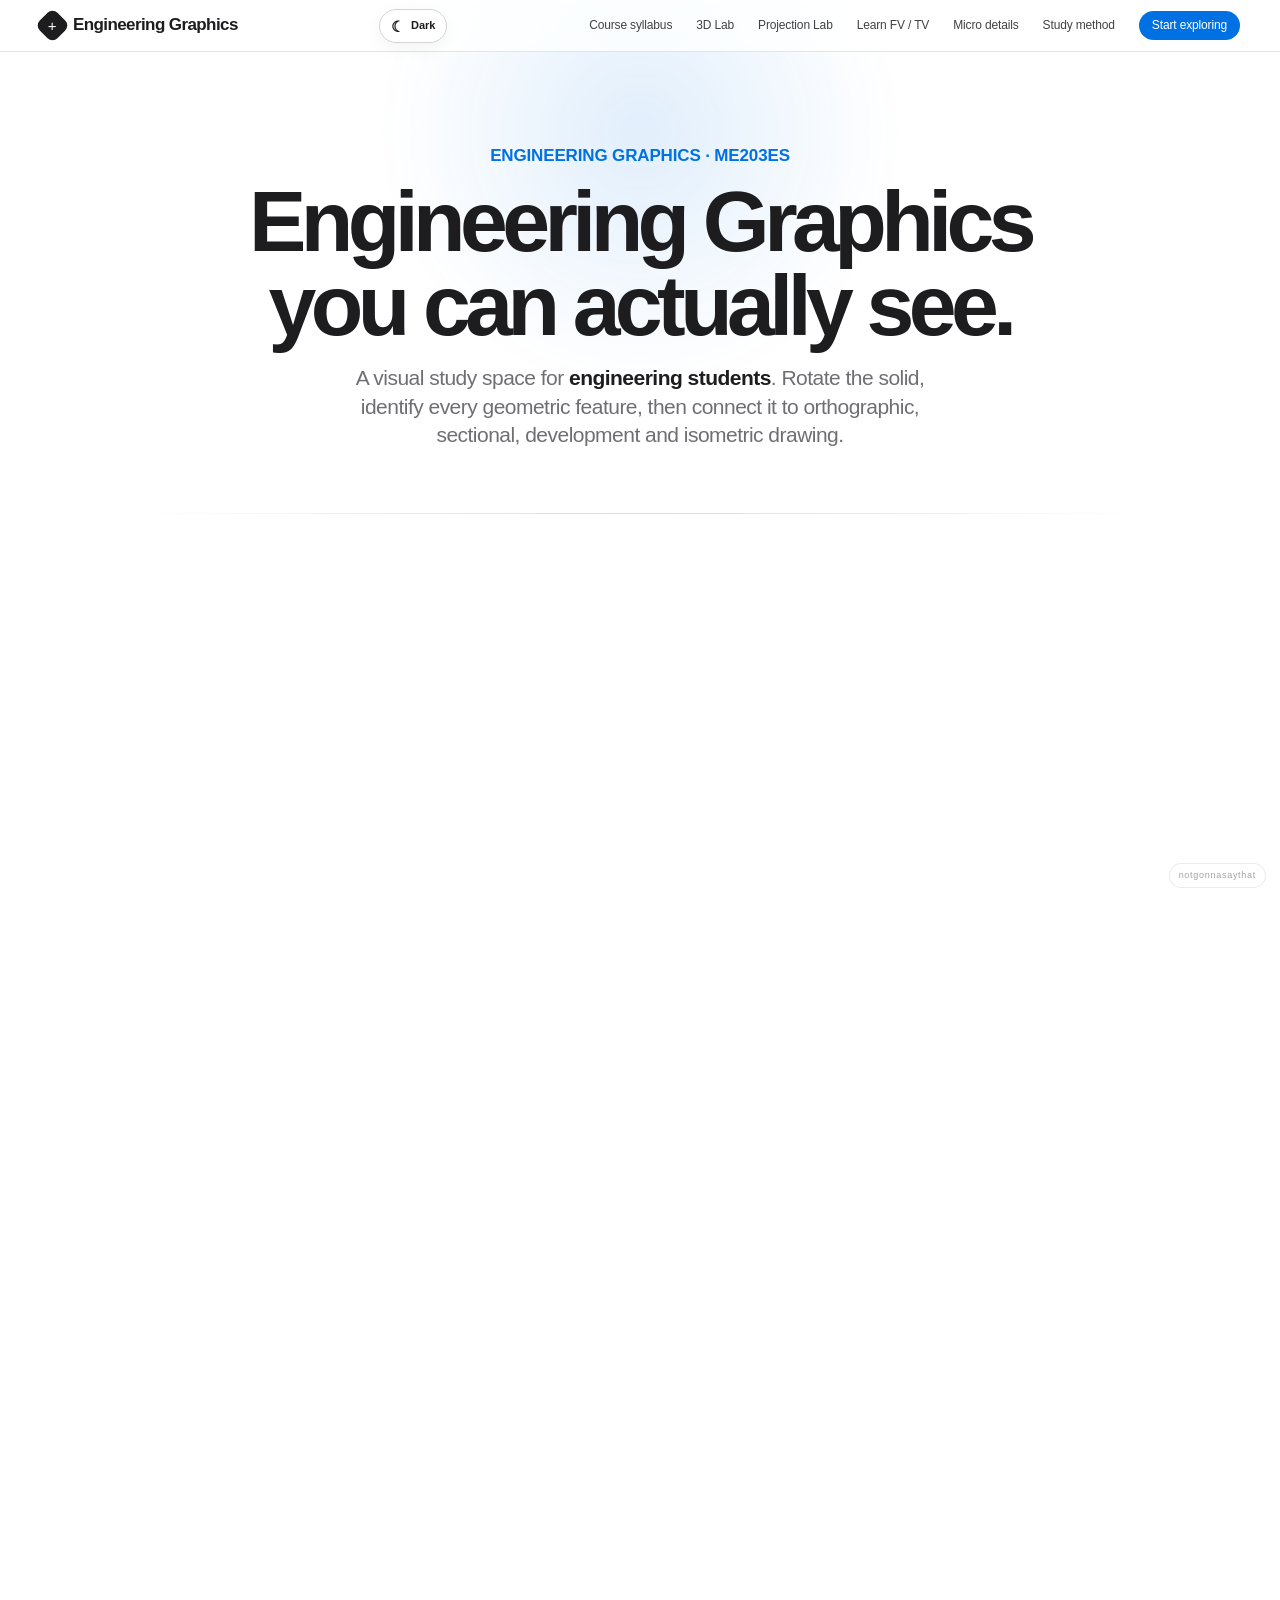
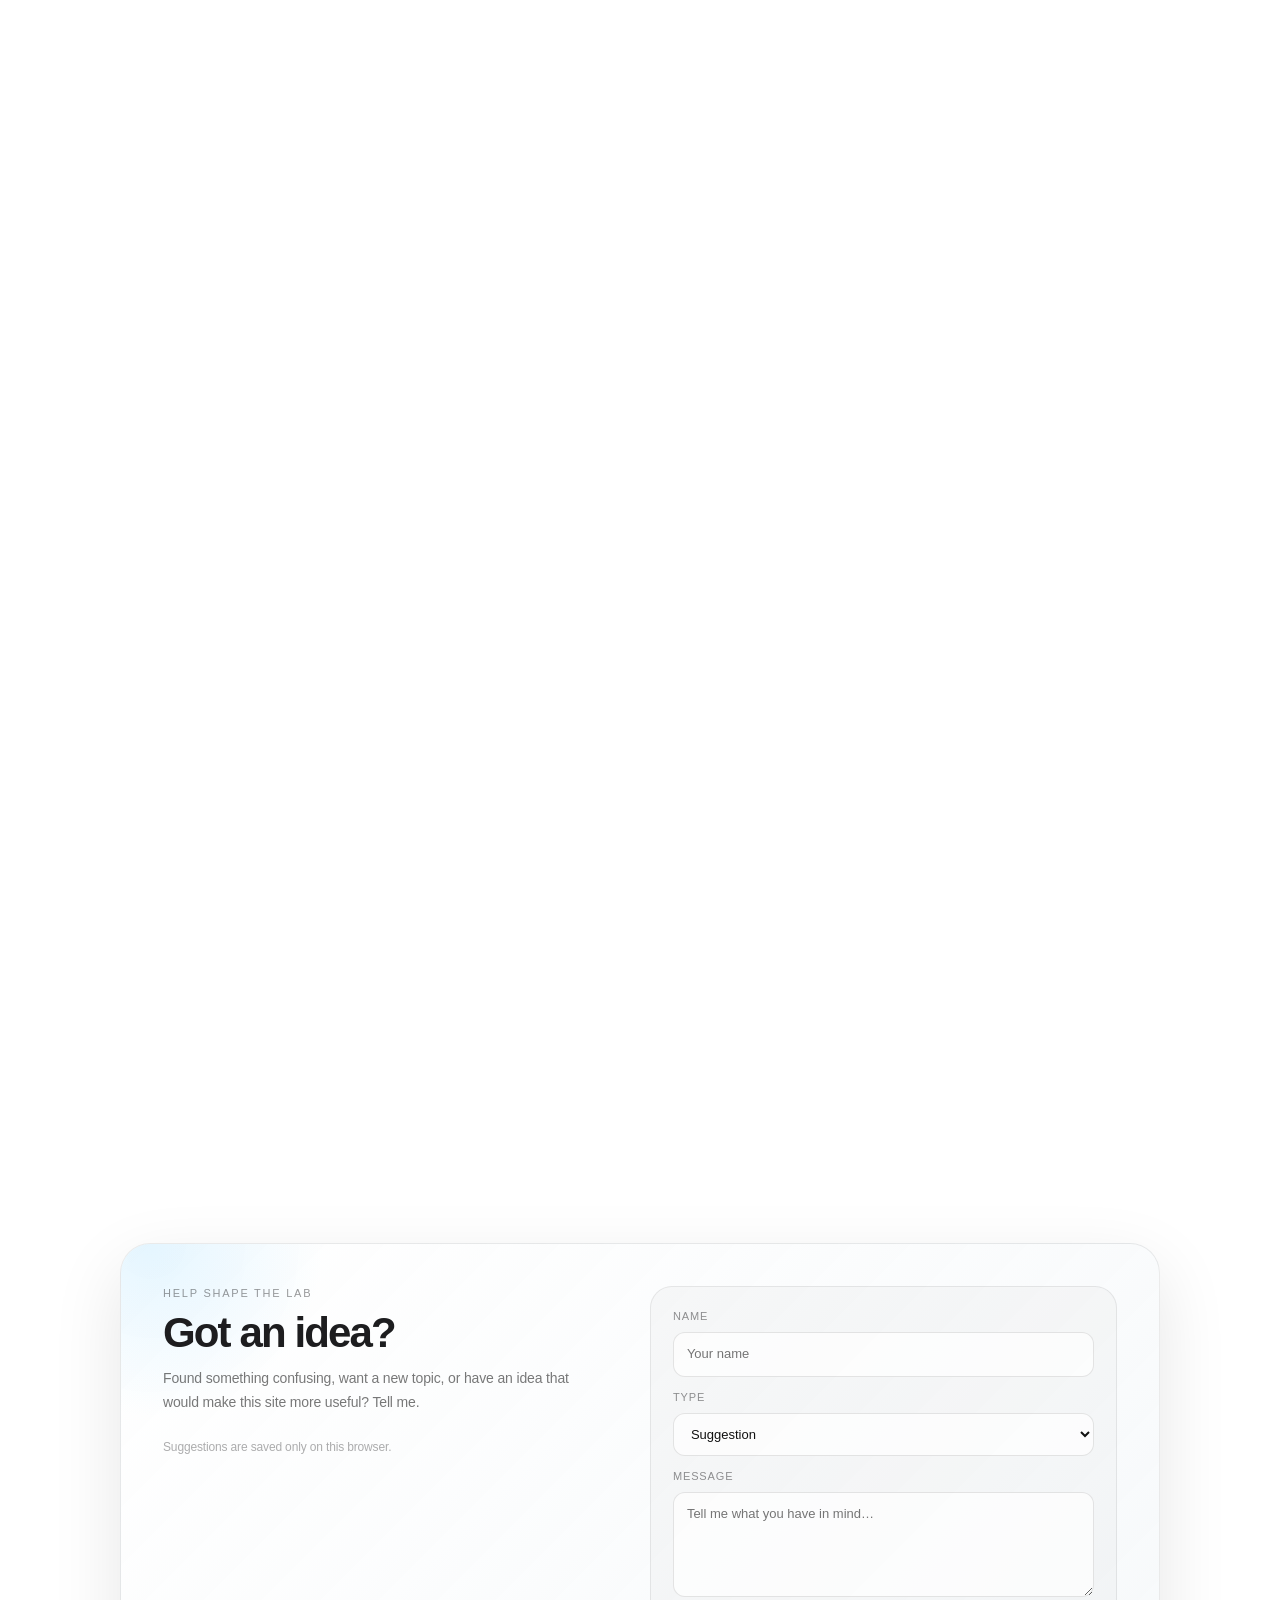
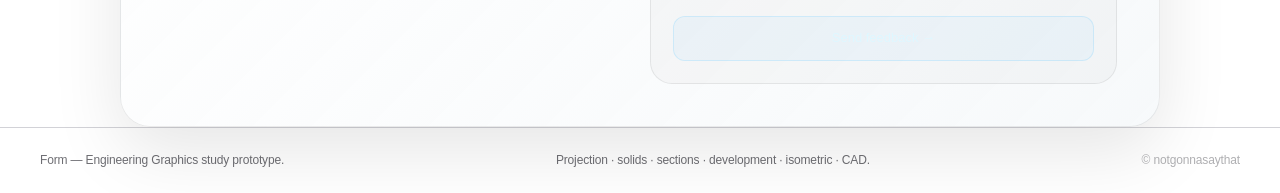
==== index.html @ c8265937 "Add two-column idea and feedback board" ====
<!doctype html>
<html lang="en">
<head>
  <meta charset="utf-8" />
  <meta name="viewport" content="width=device-width, initial-scale=1" />
  <meta name="description" content="Engineering Graphics study tool with interactive 3D solids, orthographic projection, sections, surface development and isometric visualization." />
  <title>Engineering Graphics Learning Lab</title>
  <style>
    :root { --ink:#1d1d1f; --muted:#6e6e73; --blue:#0071e3; --blue-deep:#0062c4; --line:#d2d2d7; --wash:#f5f5f7; --dark:#050506; }
    * { box-sizing:border-box; }
    html { scroll-behavior:smooth; scroll-padding-top:70px; }
    body { margin:0; background:#fff; color:var(--ink); font:15px/1.45 -apple-system, BlinkMacSystemFont, "SF Pro Display", "Segoe UI", sans-serif; letter-spacing:-.01em; }
    a { color:inherit; text-decoration:none; }
    button { font:inherit; cursor:pointer; }
    .shell { width:min(1200px, calc(100% - 44px)); margin:auto; }
    .nav { position:sticky; z-index:20; top:0; height:52px; backdrop-filter:blur(16px) saturate(180%); background:rgba(255,255,255,.78); border-bottom:1px solid rgba(210,210,215,.6); }
    .nav-inner { height:100%; display:flex; justify-content:space-between; align-items:center; }
    .brand { display:flex; align-items:center; gap:8px; font-size:17px; font-weight:650; letter-spacing:-.035em; }
    .brand-mark { display:grid; place-items:center; width:25px; height:25px; border-radius:7px; background:#1d1d1f; color:#fff; font-size:15px; font-weight:500; transform:rotate(45deg); }
    .brand-mark span { transform:rotate(-45deg); }
    .nav-links { display:flex; align-items:center; gap:24px; color:#424245; font-size:12px; }
    .nav-links a:hover { color:var(--blue); }
    .nav-button, .button { display:inline-flex; justify-content:center; align-items:center; border:0; border-radius:980px; color:#fff; background:var(--blue); font-weight:500; }
    .nav-button { padding:6px 13px; font-size:12px; }.nav-button:hover, .button:hover { background:var(--blue-deep); }
    .menu { display:none; border:0; color:var(--ink); background:transparent; font-size:22px; }
    .intro { padding:92px 0 45px; text-align:center; }
    .eyebrow { margin:0 0 10px; color:var(--blue); font-size:17px; font-weight:600; }
    h1 { max-width:850px; margin:0 auto 17px; font-size:clamp(46px, 7vw, 86px); line-height:.98; letter-spacing:-.065em; }
    .intro-copy { max-width:610px; margin:0 auto; color:var(--muted); font-size:21px; line-height:1.35; letter-spacing:-.025em; }
    .intro-copy b { color:var(--ink); font-weight:600; }
    .viewer-section { padding:20px 0 88px; }
    .viewer { position:relative; overflow:hidden; min-height:620px; border-radius:28px; background:var(--dark); color:#fff; box-shadow:0 20px 60px rgba(0,0,0,.18); }
    #scene { display:block; width:100%; height:620px; touch-action:none; cursor:grab; }.dragging #scene { cursor:grabbing; }
    .viewer-top { position:absolute; z-index:2; top:24px; left:26px; right:26px; display:flex; justify-content:space-between; align-items:start; pointer-events:none; }
    .model-badge { pointer-events:auto; padding:8px 12px; border:1px solid rgba(255,255,255,.16); border-radius:980px; background:rgba(14,14,16,.64); backdrop-filter:blur(10px); color:#e8e8ed; font-size:12px; }.model-badge b { color:#fff; font-weight:600; }.model-badge i { display:inline-block; width:6px; height:6px; margin-right:6px; border-radius:50%; background:#4cbdff; vertical-align:1px; }
    .hint { display:flex; align-items:center; gap:7px; color:#a1a1a6; font-size:12px; }.hint svg { width:17px; height:17px; stroke:currentColor; fill:none; stroke-width:1.5; }
    .viewer-caption { position:absolute; z-index:2; left:30px; bottom:26px; width:min(415px, calc(100% - 60px)); pointer-events:none; }.viewer-caption h2 { margin:0 0 7px; font-size:clamp(27px, 3vw, 36px); line-height:1; letter-spacing:-.045em; }.viewer-caption p { margin:0; color:#a1a1a6; font-size:15px; }
    .controls { position:absolute; z-index:3; right:24px; bottom:22px; display:flex; gap:6px; padding:6px; border:1px solid rgba(255,255,255,.14); border-radius:16px; background:rgba(24,24,27,.78); backdrop-filter:blur(12px); }
    .control { min-width:38px; height:36px; padding:0 11px; border:0; border-radius:11px; color:#d7d7db; background:transparent; font-size:12px; }.control:hover { color:#fff; background:rgba(255,255,255,.12); }.control.active { color:#0d3556; background:#9edaff; font-weight:600; }
    .control-icon { padding:0; font-size:18px; }
    .selector-wrap { margin-top:20px; }
    .selector-label { margin:0 0 11px; color:var(--muted); font-size:12px; font-weight:600; }
    .model-selector { display:grid; grid-template-columns:repeat(5, 1fr); gap:10px; }
    .model-card { min-height:84px; padding:16px 17px; border:1px solid var(--line); border-radius:16px; color:#1d1d1f; background:#fff; text-align:left; transition:.2s ease; }.model-card:hover { transform:translateY(-2px); border-color:#a0a0a5; }.model-card.active { border-color:var(--blue); box-shadow:0 0 0 1px var(--blue); }.model-card span { display:block; margin-bottom:5px; color:var(--blue); font-size:11px; font-weight:600; }.model-card b { display:block; font-size:16px; letter-spacing:-.025em; }.model-card small { color:var(--muted); font-size:12px; }
    .learn { padding:92px 0; background:var(--wash); }
    .learn-head { max-width:680px; margin-bottom:40px; }.learn h2 { margin:0 0 11px; font-size:clamp(34px,4vw,52px); line-height:1; letter-spacing:-.055em; }.learn-head p { margin:0; color:var(--muted); font-size:18px; }
    .steps { display:grid; grid-template-columns:repeat(3, 1fr); border-top:1px solid var(--line); }.step { min-height:230px; padding:23px 28px 15px 0; border-right:1px solid var(--line); }.step:not(:first-child) { padding-left:28px; }.step:last-child { border-right:0; }.step-num { display:block; margin-bottom:46px; color:var(--blue); font-size:12px; font-weight:600; }.step h3 { margin:0 0 8px; font-size:22px; letter-spacing:-.04em; }.step p { max-width:270px; margin:0; color:var(--muted); font-size:14px; }
    .explain { display:grid; grid-template-columns:1fr 1fr; gap:70px; align-items:center; padding:95px 0; }.explain h2 { margin:0 0 15px; font-size:clamp(36px,4.5vw,60px); line-height:.98; letter-spacing:-.065em; }.explain p { max-width:440px; color:var(--muted); font-size:18px; line-height:1.45; }.blue { color:var(--blue); }
    .diagram { position:relative; min-height:380px; overflow:hidden; border-radius:24px; background:#eef7ff; }.diagram-grid { position:absolute; inset:0; background-image:linear-gradient(#d5e8f7 1px,transparent 1px),linear-gradient(90deg,#d5e8f7 1px,transparent 1px); background-size:25px 25px; }.axis { position:absolute; background:#6e9cbf; }.axis-x { left:11%; right:11%; top:53%; height:1px; }.axis-y { top:12%; bottom:12%; left:50%; width:1px; }.axis-label { position:absolute; color:#5383a8; font-size:11px; font-weight:600; }.label-x { right:11%; top:55%; }.label-h { top:13%; left:52%; }.label-v { left:11%; top:55%; }
    .mini-solid { position:absolute; left:50%; top:53%; width:124px; height:124px; transform:translate(-50%,-50%) rotateX(57deg) rotateZ(42deg); transform-style:preserve-3d; }.mini-solid div { position:absolute; width:124px; height:124px; border:2px solid #1173bd; background:rgba(90,186,255,.22); }.mini-solid div:nth-child(1) { transform:translateZ(62px); }.mini-solid div:nth-child(2) { transform:rotateY(90deg) translateZ(62px); }.mini-solid div:nth-child(3) { transform:rotateX(90deg) translateZ(62px); }
    .callout { position:absolute; padding:8px 11px; border-radius:9px; background:#fff; color:#24648f; box-shadow:0 8px 18px rgba(39,100,144,.12); font-size:11px; font-weight:600; }.callout-one { top:20%; right:10%; }.callout-two { bottom:19%; left:12%; }
    .cta { padding:93px 0 105px; text-align:center; }.cta h2 { max-width:670px; margin:0 auto 15px; font-size:clamp(38px,5vw,64px); line-height:1; letter-spacing:-.065em; }.cta p { max-width:520px; margin:0 auto 26px; color:var(--muted); font-size:18px; }.button { padding:12px 20px; font-size:17px; }.button span { margin-left:7px; font-size:20px; line-height:0; }
    footer { padding:24px 0; border-top:1px solid var(--line); color:var(--muted); font-size:12px; }.footer-inner { display:flex; justify-content:space-between; gap:20px; }.footer-inner p { margin:0; }
    @media (max-width:1050px) { .model-selector { grid-template-columns:repeat(3,1fr); } }\n    @media (max-width:720px) { .shell { width:min(100% - 30px,1200px); }.nav { height:auto; min-height:58px; }.nav-inner { min-height:58px; height:auto; flex-wrap:wrap; padding:7px 0 8px; row-gap:5px; }.nav-actions { display:flex; align-items:center; }.nav-links { display:grid !important; position:static; width:100%; grid-template-columns:repeat(2,minmax(0,1fr)); gap:6px; padding:5px 0 0; border:0; background:transparent; box-shadow:none; }.nav-links a:not(.nav-button) { display:flex; align-items:center; justify-content:center; min-height:34px; padding:7px 8px; border:1px solid var(--line); border-radius:10px; background:rgba(255,255,255,.72); font-size:11px; }.nav-links .nav-button { grid-column:1 / -1; min-height:36px; }.intro { padding:64px 0 26px; }.intro-copy { font-size:18px; }.viewer-section { padding-bottom:60px; }.viewer { min-height:510px; border-radius:20px; } #scene { height:510px; }.viewer-top { top:17px; left:18px; right:18px; }.hint { font-size:0; }.viewer-caption { left:20px; bottom:82px; width:calc(100% - 40px); }.viewer-caption p { font-size:14px; }.controls { right:18px; bottom:17px; }.model-selector { grid-template-columns:1fr 1fr; }.model-card { min-height:77px; padding:12px 13px; }.model-card b { font-size:14px; }.learn,.explain { padding:65px 0; }.steps { grid-template-columns:1fr; }.step,.step:not(:first-child) { min-height:unset; padding:22px 0; border-right:0; border-bottom:1px solid var(--line); }.step-num { margin-bottom:17px; }.explain { grid-template-columns:1fr; gap:35px; }.diagram { min-height:320px; }.footer-inner { flex-direction:column; }.hide-mobile { display:none; } }

    .syllabus { padding:92px 0; background:#fff; }
    .section-kicker { margin:0 0 10px; color:var(--blue); font-size:12px; font-weight:700; letter-spacing:.04em; text-transform:uppercase; }
    .syllabus-head { max-width:760px; margin-bottom:38px; }
    .syllabus-head h2 { margin:0 0 12px; font-size:clamp(36px,4.5vw,58px); line-height:1; letter-spacing:-.06em; }
    .syllabus-head p { margin:0; color:var(--muted); font-size:18px; }
    .unit-grid { display:grid; grid-template-columns:repeat(5,1fr); border-top:1px solid var(--line); border-left:1px solid var(--line); }
    .unit-card { min-height:285px; padding:20px; border-right:1px solid var(--line); border-bottom:1px solid var(--line); background:#fff; }
    .unit-card.active { background:#f7fbff; box-shadow:inset 0 2px 0 var(--blue); }
    .unit-no { display:block; margin-bottom:34px; color:var(--blue); font-size:11px; font-weight:700; }
    .unit-card h3 { margin:0 0 9px; font-size:18px; letter-spacing:-.03em; }
    .unit-card p { margin:0 0 14px; color:var(--muted); font-size:13px; }
    .unit-card ul { margin:0; padding-left:17px; color:#424245; font-size:12px; line-height:1.7; }
    .jntuh-note { margin-top:18px; padding:14px 16px; border:1px solid var(--line); border-radius:14px; color:var(--muted); background:var(--wash); font-size:12px; }
    .jntuh-note b { color:var(--ink); }
    .model-detail { padding:88px 0; background:#f5f5f7; }
    .detail-head { max-width:720px; margin-bottom:34px; }
    .detail-head h2 { margin:0 0 11px; font-size:clamp(34px,4vw,52px); line-height:1; letter-spacing:-.055em; }
    .detail-head p { margin:0; color:var(--muted); font-size:18px; }
    .detail-layout { display:grid; grid-template-columns:300px 1fr; gap:16px; align-items:start; }
    .detail-tabs { display:grid; gap:8px; }
    .detail-tab { width:100%; padding:14px 16px; border:1px solid var(--line); border-radius:14px; background:#fff; text-align:left; }
    .detail-tab.active { border-color:var(--blue); box-shadow:0 0 0 1px var(--blue); }
    .detail-tab span { display:block; color:var(--blue); font-size:10px; font-weight:700; text-transform:uppercase; margin-bottom:4px; }
    .detail-tab b { font-size:14px; }
    .detail-panel { min-height:420px; padding:30px; border-radius:22px; background:#fff; box-shadow:0 12px 35px rgba(0,0,0,.06); }
    .detail-panel h3 { margin:0 0 8px; font-size:28px; letter-spacing:-.045em; }
    .detail-panel .lead { margin:0 0 22px; color:var(--muted); font-size:15px; max-width:720px; }
    .micro-grid { display:grid; grid-template-columns:repeat(2,1fr); gap:10px; }
    .micro { padding:15px; border:1px solid #e4e4e7; border-radius:13px; background:#fafafa; }
    .micro b { display:block; margin-bottom:5px; font-size:12px; }
    .micro p { margin:0; color:#5d5d63; font-size:12px; line-height:1.55; }
    .exam-strip { margin-top:18px; padding:14px 16px; border-radius:13px; background:#eef7ff; color:#24648f; font-size:12px; }
    .source-row { margin-top:24px; color:var(--muted); font-size:11px; }
    .source-row a { color:var(--blue); text-decoration:underline; }
    @media (max-width:900px) { .unit-grid { grid-template-columns:repeat(2,1fr); } .detail-layout { grid-template-columns:1fr; } .detail-tabs { grid-template-columns:repeat(2,1fr); } }
    @media (max-width:720px) { .syllabus,.model-detail { padding:65px 0; } .unit-grid { grid-template-columns:1fr; } .unit-card { min-height:unset; } .detail-tabs { grid-template-columns:1fr 1fr; } .detail-panel { padding:22px; } .micro-grid { grid-template-columns:1fr; } }

    /* ===== Glossy motion layer ===== */
    :root {
      --glass: rgba(255,255,255,.72);
      --glass-line: rgba(255,255,255,.58);
      --glow: rgba(0,113,227,.18);
      --ease-smooth: cubic-bezier(.22,1,.36,1);
    }
    body { overflow-x:hidden; }
    .nav {
      transition: background .45s var(--ease-smooth), box-shadow .45s var(--ease-smooth), border-color .45s var(--ease-smooth);
    }
    .nav.scrolled {
      background:rgba(255,255,255,.9);
      box-shadow:0 8px 30px rgba(0,0,0,.07);
      border-bottom-color:rgba(210,210,215,.85);
    }
    .brand-mark { transition:transform .65s var(--ease-smooth), box-shadow .45s ease; }
    .brand:hover .brand-mark {
      transform:rotate(405deg) scale(1.08);
      box-shadow:0 8px 22px rgba(0,0,0,.18);
    }
    .intro { position:relative; }
    .intro::before {
      content:"";
      position:absolute;
      width:520px;height:520px;
      left:50%;top:-180px;
      transform:translateX(-50%);
      border-radius:50%;
      background:radial-gradient(circle,rgba(0,113,227,.12),rgba(0,113,227,0) 68%);
      filter:blur(18px);
      pointer-events:none;
      animation:ambientFloat 8s ease-in-out infinite;
    }
    .intro > * { position:relative; z-index:1; }
    .eyebrow { animation:fadeUp .8s var(--ease-smooth) both; }
    .intro h1 { animation:heroReveal 1s var(--ease-smooth) .08s both; }
    .intro-copy { animation:fadeUp .9s var(--ease-smooth) .18s both; }

    .viewer {
      isolation:isolate;
      border:1px solid rgba(255,255,255,.12);
      transition:transform .65s var(--ease-smooth), box-shadow .65s var(--ease-smooth);
    }
    .viewer::after {
      content:"";
      position:absolute;
      inset:0;
      z-index:1;
      pointer-events:none;
      border-radius:inherit;
      background:linear-gradient(115deg,rgba(255,255,255,.12),transparent 23%,transparent 68%,rgba(255,255,255,.055));
      mix-blend-mode:screen;
    }
    .viewer:hover { box-shadow:0 28px 75px rgba(0,0,0,.22); }
    .model-badge, .controls {
      box-shadow:0 12px 35px rgba(0,0,0,.18);
    }
    .control {
      transition:transform .25s var(--ease-smooth),background .25s ease,color .25s ease;
    }
    .control:hover { transform:translateY(-2px); }
    .model-card {
      position:relative;
      overflow:hidden;
      transition:transform .45s var(--ease-smooth),box-shadow .45s var(--ease-smooth),border-color .3s ease;
    }
    .model-card::before {
      content:"";
      position:absolute;
      width:120px;height:120px;
      left:-75px;top:-75px;
      border-radius:50%;
      background:radial-gradient(circle,rgba(0,113,227,.13),transparent 70%);
      transition:transform .65s var(--ease-smooth);
    }
    .model-card:hover::before { transform:translate(70px,70px); }
    .model-card:hover {
      transform:translateY(-5px) scale(1.012);
      box-shadow:0 16px 35px rgba(0,0,0,.08);
    }
    .model-card.active {
      box-shadow:0 12px 30px rgba(0,113,227,.12),0 0 0 1px var(--blue);
    }

    .unit-card {
      position:relative;
      overflow:hidden;
      transition:transform .45s var(--ease-smooth),box-shadow .45s var(--ease-smooth),background .3s ease;
    }
    .unit-card::after {
      content:"";
      position:absolute;
      width:180px;height:180px;
      right:-110px;bottom:-110px;
      border-radius:50%;
      background:radial-gradient(circle,rgba(0,113,227,.1),transparent 68%);
      transition:transform .7s var(--ease-smooth);
      pointer-events:none;
    }
    .unit-card:hover { transform:translateY(-7px); box-shadow:0 18px 42px rgba(0,0,0,.08); z-index:2; }
    .unit-card:hover::after { transform:translate(-45px,-45px); }

    .detail-tab {
      transition:transform .35s var(--ease-smooth),box-shadow .35s var(--ease-smooth),border-color .3s ease;
    }
    .detail-tab:hover { transform:translateX(5px); box-shadow:0 10px 25px rgba(0,0,0,.06); }
    .detail-tab.active { box-shadow:0 10px 30px rgba(0,113,227,.1),0 0 0 1px var(--blue); }

    .detail-panel {
      position:relative;
      overflow:hidden;
      transition:box-shadow .5s var(--ease-smooth),transform .5s var(--ease-smooth);
    }
    .detail-panel::before {
      content:"";
      position:absolute;
      width:300px;height:300px;
      right:-150px;top:-150px;
      border-radius:50%;
      background:radial-gradient(circle,rgba(0,113,227,.08),transparent 68%);
      pointer-events:none;
    }
    .micro {
      transition:transform .35s var(--ease-smooth),border-color .3s ease,box-shadow .35s ease;
    }
    .micro:hover {
      transform:translateY(-4px);
      border-color:#c8ddea;
      box-shadow:0 10px 25px rgba(0,0,0,.055);
    }

    .diagram {
      box-shadow:0 20px 50px rgba(30,90,130,.08);
      transition:transform .7s var(--ease-smooth),box-shadow .7s var(--ease-smooth);
    }
    .diagram:hover {
      transform:perspective(900px) rotateX(2deg) rotateY(-2deg) translateY(-4px);
      box-shadow:0 28px 60px rgba(30,90,130,.13);
    }
    .mini-solid { animation:solidFloat 6s ease-in-out infinite; }

    .button {
      position:relative;
      overflow:hidden;
      box-shadow:0 10px 25px rgba(0,113,227,.2);
      transition:transform .35s var(--ease-smooth),box-shadow .35s ease,background .25s ease;
    }
    .button::before {
      content:"";
      position:absolute;
      top:0;left:-120%;
      width:70%;height:100%;
      transform:skewX(-22deg);
      background:linear-gradient(90deg,transparent,rgba(255,255,255,.4),transparent);
      transition:left .7s var(--ease-smooth);
    }
    .button:hover { transform:translateY(-3px); box-shadow:0 16px 35px rgba(0,113,227,.28); }
    .button:hover::before { left:150%; }

    .cta { position:relative; overflow:hidden; }
    .cta::before {
      content:"";
      position:absolute;
      width:560px;height:260px;
      left:50%;top:35%;
      transform:translate(-50%,-50%);
      background:radial-gradient(ellipse,rgba(0,113,227,.08),transparent 68%);
      filter:blur(12px);
      pointer-events:none;
    }
    .cta > * { position:relative; }

    /* Scroll reveal states */
    .reveal {
      opacity:0;
      transform:translateY(34px) scale(.985);
      transition:opacity .9s var(--ease-smooth),transform .9s var(--ease-smooth);
    }
    .reveal.visible { opacity:1; transform:none; }
    .reveal.delay-1 { transition-delay:.08s; }
    .reveal.delay-2 { transition-delay:.16s; }
    .reveal.delay-3 { transition-delay:.24s; }

    @keyframes fadeUp { from {opacity:0;transform:translateY(22px)} to {opacity:1;transform:none} }
    @keyframes heroReveal { from {opacity:0;transform:translateY(35px) scale(.97);filter:blur(8px)} to {opacity:1;transform:none;filter:blur(0)} }
    @keyframes ambientFloat { 0%,100%{transform:translateX(-50%) translateY(0) scale(1)} 50%{transform:translateX(-50%) translateY(28px) scale(1.08)} }
    @keyframes solidFloat { 0%,100%{transform:translate(-50%,-50%) rotateX(57deg) rotateZ(42deg)} 50%{transform:translate(-50%,-55%) rotateX(60deg) rotateZ(45deg)} }

    @media (prefers-reduced-motion:reduce) {
      *,*::before,*::after {
        animation-duration:.001ms !important;
        animation-iteration-count:1 !important;
        scroll-behavior:auto !important;
        transition-duration:.001ms !important;
      }
      .reveal { opacity:1; transform:none; }
    }

    /* ===== Projection Lab ===== */
    .projection-lab { padding:100px 0; background:#08090b; color:#fff; overflow:hidden; position:relative; }
    .projection-lab::before {
      content:""; position:absolute; width:760px; height:760px; left:50%; top:20%;
      transform:translateX(-50%); border-radius:50%;
      background:radial-gradient(circle,rgba(55,165,255,.12),transparent 65%);
      filter:blur(30px); pointer-events:none;
    }
    .projection-lab .shell { position:relative; z-index:1; }
    .projection-head { max-width:760px; margin-bottom:38px; }
    .projection-head .section-kicker { color:#72c8ff; }
    .projection-head h2 { margin:0 0 13px; font-size:clamp(38px,5vw,68px); line-height:.98; letter-spacing:-.065em; }
    .projection-head p { margin:0; color:#9c9da4; font-size:18px; max-width:650px; }
    .observer{position:absolute;z-index:6;display:flex;align-items:center;gap:7px;color:#dcefff;font-size:10px;font-weight:700;letter-spacing:.06em;text-transform:uppercase;pointer-events:none;filter:drop-shadow(0 4px 10px rgba(0,0,0,.28))}
    .observer svg{width:24px;height:24px;flex:none;stroke:currentColor;fill:none;stroke-width:1.7}
    .observer .observer-arrow{font-size:18px;line-height:1}
    .observer-front{left:2.5%;top:46%;transform:translateY(-50%)}
    .observer-top{left:50%;top:1.5%;transform:translateX(-50%);flex-direction:column;gap:2px}
    .observer-top .observer-arrow{transform:rotate(90deg)}
    body.dark .observer{color:#d9efff}
    @media(max-width:720px){
      .observer{font-size:8px;gap:4px}
      .observer svg{width:20px;height:20px}
      .observer-front{left:1.5%}
      .observer-top{top:1%}
    }
    .projection-stage {
      position:relative; min-height:590px; border-radius:30px; overflow:hidden;
      perspective:1200px; transform-style:preserve-3d;
      border:1px solid rgba(255,255,255,.12);
      background:radial-gradient(circle at 50% 35%,#1b2028 0,#0b0d10 54%,#050506 100%);
      box-shadow:0 30px 100px rgba(0,0,0,.38),inset 0 1px rgba(255,255,255,.08);
    }
    .projection-stage::after {
      content:""; position:absolute; inset:0; pointer-events:none;
      background:linear-gradient(120deg,rgba(255,255,255,.06),transparent 25%,transparent 75%,rgba(255,255,255,.025));
    }
    .plane {
      position:absolute; border:1px solid rgba(117,199,255,.3);
      background:linear-gradient(135deg,rgba(73,174,255,.07),rgba(73,174,255,.015));
      box-shadow:inset 0 0 45px rgba(73,174,255,.025);
    }
    .plane.hp { left:6%; right:6%; top:50%; height:1px; border:0; background:linear-gradient(90deg,transparent,rgba(114,200,255,.8),transparent); }
    .plane.vp { top:8%; bottom:8%; left:50%; width:1px; border:0; background:linear-gradient(180deg,transparent,rgba(114,200,255,.8),transparent); }
    .plane-label { position:absolute; color:#5e7486; font-size:11px; font-weight:700; letter-spacing:.08em; text-transform:uppercase; }
    .plane-label.xy { left:51%; top:51%; color:#78caff; }
    .plane-label.hp { right:7%; top:52%; }
    .plane-label.vp { left:51%; top:9%; writing-mode:vertical-rl; }
    .quadrant {
      position:absolute; width:42%; min-height:42%; padding:18px;
      color:rgba(255,255,255,.34); font-size:12px; font-weight:600;
      transition:color .45s ease,background .45s ease;
    }
    .quadrant strong { display:block; color:inherit; font-size:14px; margin-bottom:3px; }
    .quadrant.active { color:#dff4ff; background:radial-gradient(circle at center,rgba(61,177,255,.11),transparent 68%); }
    /* Teacher convention: Q1 top-right, Q2 top-left, Q3 bottom-left, Q4 bottom-right. */
    .q1 { right:6%; top:7%; }
    .q2 { left:6%; top:7%; text-align:right; }
    .q3 { left:6%; bottom:7%; text-align:right; }
    .q4 { right:6%; bottom:7%; }
    .point {
      position:absolute; width:18px; height:18px; margin:-9px 0 0 -9px; border-radius:50%;
      background:#fff; box-shadow:0 0 0 5px rgba(95,194,255,.16),0 0 28px rgba(92,197,255,.9);
      transition:left .75s var(--ease-smooth),top .75s var(--ease-smooth),box-shadow .35s ease;
      z-index:5; cursor:grab;
    }
    .point:active { cursor:grabbing; }
    .point::after {
      content:""; position:absolute; inset:-10px; border:1px solid rgba(112,205,255,.22);
      border-radius:50%; animation:pointPulse 2.2s ease-out infinite;
    }
    .projector {
      position:absolute; z-index:3; pointer-events:none;
      transition:left .75s var(--ease-smooth),top .75s var(--ease-smooth),width .75s var(--ease-smooth),height .75s var(--ease-smooth);
    }
    .projector.vertical { width:1px; background:linear-gradient(180deg,rgba(255,255,255,.55),rgba(114,200,255,.15)); }
    .projector.horizontal { height:1px; background:linear-gradient(90deg,rgba(255,255,255,.55),rgba(114,200,255,.15)); }
    .view-marker {
      position:absolute; z-index:4; min-width:82px; padding:7px 9px; border:1px solid rgba(255,255,255,.14);
      border-radius:9px; background:rgba(11,13,16,.8); backdrop-filter:blur(10px);
      color:#cfeeff; font-size:10px; text-align:center; opacity:0; transform:scale(.9);
      transition:opacity .5s ease,transform .5s var(--ease-smooth),left .75s var(--ease-smooth),top .75s var(--ease-smooth);
    }
    .view-marker.visible { opacity:1; transform:scale(1); }
    .lab-ui { display:grid; grid-template-columns:1fr auto; gap:15px; margin-top:15px; align-items:center; }
    .quadrant-buttons { display:flex; flex-wrap:wrap; gap:7px; }
    .q-btn, .tour-btn {
      border:1px solid rgba(255,255,255,.13); border-radius:999px; padding:9px 13px;
      color:#aeb1b8; background:rgba(255,255,255,.045); transition:.3s var(--ease-smooth);
    }
    .q-btn:hover,.tour-btn:hover { color:#fff; background:rgba(255,255,255,.1); transform:translateY(-2px); }
    .q-btn.active { color:#06131c; background:#a8e0ff; border-color:#a8e0ff; box-shadow:0 7px 22px rgba(77,187,255,.22); }
    .tour-btn { color:#dcefff; }
    .projection-info {
      margin-top:15px; display:grid; grid-template-columns:1.15fr repeat(3,1fr); gap:9px;
    }
    .projection-info-card {
      padding:15px; border:1px solid rgba(255,255,255,.1); border-radius:15px;
      background:rgba(255,255,255,.035); backdrop-filter:blur(12px);
    }
    .projection-info-card span { display:block; color:#6f8290; font-size:10px; text-transform:uppercase; letter-spacing:.08em; margin-bottom:6px; }
    .projection-info-card b { display:block; color:#eaf7ff; font-size:14px; }
    .projection-info-card p { margin:4px 0 0; color:#8f969d; font-size:11px; line-height:1.45; }
    .challenge {
      margin-top:35px; padding:28px; border-radius:23px; border:1px solid rgba(255,255,255,.1);
      background:linear-gradient(145deg,rgba(255,255,255,.06),rgba(255,255,255,.025));
    }
    .challenge h3 { margin:0 0 6px; font-size:25px; letter-spacing:-.04em; }
    .challenge p { margin:0 0 17px; color:#979ba2; font-size:14px; }
    .challenge-options { display:grid; grid-template-columns:repeat(4,1fr); gap:9px; }
    .challenge-option {
      border:1px solid rgba(255,255,255,.1); border-radius:13px; padding:12px;
      background:rgba(255,255,255,.035); color:#c5c9ce; text-align:left; transition:.3s var(--ease-smooth);
    }
    .challenge-option:hover { transform:translateY(-3px); background:rgba(255,255,255,.08); }
    .challenge-option.correct { border-color:#70d6a2; background:rgba(55,205,135,.1); color:#baf7d7; }
    .challenge-option.wrong { border-color:#ff8f8f; background:rgba(255,90,90,.08); color:#ffc4c4; }
    .challenge-feedback { margin-top:12px; min-height:20px; color:#91a0aa; font-size:12px; }
    @keyframes pointPulse { 0%{transform:scale(.7);opacity:.8} 75%,100%{transform:scale(1.65);opacity:0} }
    @media (max-width:900px) {
      .projection-info { grid-template-columns:1fr 1fr; }
      .challenge-options { grid-template-columns:1fr 1fr; }
    }
    @media (max-width:720px) {
      .projection-lab { padding:70px 0; }
      .projection-stage { min-height:470px; border-radius:21px; }
      .quadrant { font-size:9px; padding:11px; }
      .quadrant strong { font-size:11px; }
      .plane-label { font-size:8px; }
      .lab-ui { grid-template-columns:1fr; }
      .projection-info { grid-template-columns:1fr 1fr; }
      .challenge { padding:20px; }
      .challenge-options { grid-template-columns:1fr 1fr; }
    }

    /* ===== Learn the projection: 3D -> planes -> folded drawing ===== */
    .projection-explainer { padding:100px 0; background:#f5f5f7; }
    .projection-explainer-head { max-width:760px; margin-bottom:38px; }
    .projection-explainer-head h2 { margin:0 0 12px; font-size:clamp(38px,5vw,64px); line-height:.98; letter-spacing:-.065em; }
    .projection-explainer-head p { margin:0; color:var(--muted); font-size:18px; }
    .learning-steps { display:grid; grid-template-columns:repeat(4,1fr); gap:9px; margin-bottom:18px; }
    .learning-step {
      border:1px solid var(--line); border-radius:15px; padding:15px 16px; background:#fff;
      text-align:left; transition:.35s var(--ease-smooth); cursor:pointer;
    }
    .learning-step:hover { transform:translateY(-3px); box-shadow:0 12px 28px rgba(0,0,0,.06); }
    .learning-step.active { border-color:var(--blue); box-shadow:0 8px 28px rgba(0,113,227,.11),0 0 0 1px var(--blue); }
    .learning-step span { display:block; color:var(--blue); font-size:10px; font-weight:700; margin-bottom:5px; }
    .learning-step b { display:block; font-size:14px; }
    .learning-step small { display:block; margin-top:3px; color:var(--muted); font-size:11px; }
    .fold-stage {
      position:relative; min-height:570px; border-radius:28px; overflow:hidden;
      background:#0b0d10; color:#fff; border:1px solid rgba(0,0,0,.08);
      box-shadow:0 25px 70px rgba(0,0,0,.15);
    }
    .fold-copy {
      position:absolute; z-index:8; left:25px; top:24px; max-width:330px;
      padding:15px 17px; border:1px solid rgba(255,255,255,.13); border-radius:16px;
      background:rgba(10,12,15,.72); backdrop-filter:blur(14px);
    }
    /* Keep the projection diagram unobstructed on every screen size. */
    .fold-copy{display:none !important;}
    .fold-copy .mini-label { color:#70c8ff; font-size:10px; font-weight:700; letter-spacing:.08em; text-transform:uppercase; }
    .fold-copy h3 { margin:4px 0 5px; font-size:23px; letter-spacing:-.04em; }
    .fold-copy p { margin:0; color:#9ea4aa; font-size:12px; line-height:1.5; }
    .fold-stage-inner {
      position:absolute; inset:0; perspective:1200px; transform-style:preserve-3d;
    }
    .vp-plane, .hp-plane {
      position:absolute; transform-style:preserve-3d; transform-origin:50% 50%;
      transition:transform 1.05s var(--ease-smooth), left .7s var(--ease-smooth), top .7s var(--ease-smooth), width .7s var(--ease-smooth), height .7s var(--ease-smooth);
      overflow:hidden;
    }
    .vp-plane {
      left:14%; top:15%; width:72%; height:34%;
      border:1px solid rgba(105,195,255,.42);
      background:linear-gradient(145deg,rgba(54,153,220,.13),rgba(54,153,220,.025));
      transform:rotateX(0deg) rotateY(0deg);
    }
    .hp-plane {
      left:14%; top:50%; width:72%; height:34%;
      border:1px solid rgba(90,215,166,.35);
      background:linear-gradient(145deg,rgba(48,190,139,.10),rgba(48,190,139,.025));
      transform-origin:50% 0%;
      transform:rotateX(0deg);
    }
    .fold-stage.folded .hp-plane { transform:rotateX(76deg); }
    .plane-name {
      position:absolute; left:15px; top:12px; color:rgba(255,255,255,.48);
      font-size:10px; font-weight:700; letter-spacing:.1em; text-transform:uppercase;
    }
    .xy-line {
      position:absolute; z-index:4; left:14%; right:14%; top:50%; height:1px;
      background:linear-gradient(90deg,transparent,#d8f2ff 12%,#d8f2ff 88%,transparent);
      box-shadow:0 0 12px rgba(150,220,255,.35);
      transition:top .7s var(--ease-smooth);
    }
    .xy-tag {
      position:absolute; z-index:5; left:50%; top:50%; transform:translate(8px,7px);
      color:#cdeeff; font-size:10px; font-weight:700;
    }
    .point3d {
      position:absolute; z-index:7; left:47%; top:30%; width:20px; height:20px;
      margin:-10px 0 0 -10px; border-radius:50%; background:#fff;
      box-shadow:0 0 0 7px rgba(106,203,255,.13),0 0 30px rgba(100,205,255,.9);
      transition:left .9s var(--ease-smooth),top .9s var(--ease-smooth),opacity .5s ease;
    }
    .point3d-label {
      position:absolute; z-index:7; left:49%; top:25%; color:#e8f7ff; font-size:12px; font-weight:700;
      transition:left .9s var(--ease-smooth),top .9s var(--ease-smooth),opacity .5s ease;
    }
    .project-line {
      position:absolute; z-index:6; pointer-events:none; background:rgba(220,245,255,.48);
      transition:left .8s var(--ease-smooth),top .8s var(--ease-smooth),width .8s var(--ease-smooth),height .8s var(--ease-smooth),opacity .5s ease;
    }
    .project-line.v { width:1px; }
    .project-line.h { height:1px; }
    .view-dot {
      position:absolute; z-index:7; width:12px; height:12px; margin:-6px 0 0 -6px; border-radius:50%;
      transition:left .9s var(--ease-smooth),top .9s var(--ease-smooth),opacity .5s ease;
    }
    .view-dot.fv { background:#72caff; box-shadow:0 0 18px rgba(114,202,255,.8); }
    .view-dot.tv { background:#6fe0ae; box-shadow:0 0 18px rgba(111,224,174,.75); }
    .view-label {
      position:absolute; z-index:8; padding:7px 9px; border-radius:9px;
      background:rgba(9,12,15,.8); border:1px solid rgba(255,255,255,.13);
      backdrop-filter:blur(9px); font-size:10px; color:#ccefff;
      transition:left .9s var(--ease-smooth),top .9s var(--ease-smooth),opacity .5s ease;
    }
    .view-label.tv { color:#bff5dc; }
    .fold-legend {
      position:absolute; z-index:9; right:22px; bottom:20px; display:flex; gap:8px; flex-wrap:wrap;
    }
    .legend-chip { padding:7px 9px; border:1px solid rgba(255,255,255,.12); border-radius:999px; background:rgba(255,255,255,.045); color:#aeb5bb; font-size:10px; }
    .legend-chip b { color:#fff; }
    .fold-controls { display:flex; gap:8px; margin-top:14px; flex-wrap:wrap; }
    .fold-btn {
      padding:10px 15px; border:1px solid var(--line); border-radius:999px; background:#fff;
      color:#35363a; transition:.3s var(--ease-smooth);
    }
    .fold-btn:hover { transform:translateY(-2px); box-shadow:0 10px 22px rgba(0,0,0,.07); }
    .fold-btn.primary { background:var(--blue); color:#fff; border-color:var(--blue); }
    .easy-rule {
      margin-top:18px; display:grid; grid-template-columns:repeat(3,1fr); gap:9px;
    }
    .easy-card {
      padding:17px; border-radius:16px; background:#fff; border:1px solid var(--line);
    }
    .easy-card span { display:block; color:var(--blue); font-size:10px; font-weight:700; margin-bottom:6px; }
    .easy-card b { display:block; margin-bottom:4px; font-size:14px; }
    .easy-card p { margin:0; color:var(--muted); font-size:12px; line-height:1.5; }
    @media(max-width:900px){ .learning-steps{grid-template-columns:1fr 1fr}.easy-rule{grid-template-columns:1fr 1fr} }
    @media(max-width:720px){
      .projection-explainer{padding:70px 0}.fold-stage{min-height:520px;border-radius:21px}
      .fold-copy{left:16px;top:16px;max-width:270px}.fold-copy h3{font-size:19px}
      .fold-legend{left:16px;right:16px;bottom:16px}.easy-rule{grid-template-columns:1fr}
    }
  /* ===== 60FPS MOTION LAYER ===== */
html { scroll-behavior:smooth; }
body { text-rendering:optimizeLegibility; -webkit-font-smoothing:antialiased; }
.nav, .viewer, .model-card, .unit-card, .detail-tab, .fold-btn, .control, .q-btn, .tour-btn {
  will-change:transform;
  backface-visibility:hidden;
  transform:translateZ(0);
}
.viewer { contain:layout paint; }
#scene { display:block; width:100%; height:100%; will-change:contents; }
.viewer::after {
  background:
    linear-gradient(115deg,rgba(255,255,255,.16),transparent 18%,transparent 55%,rgba(255,255,255,.06)),
    linear-gradient(90deg,transparent,rgba(120,210,255,.035),transparent);
  background-size:180% 100%, 220% 100%;
  animation:viewerSheen 7s linear infinite;
}
@keyframes viewerSheen {
  0% { background-position:140% 0, -120% 0; }
  100% { background-position:-40% 0, 120% 0; }
}
.intro::after {
  content:"";
  position:absolute;
  left:8%; right:8%; bottom:-20px;
  height:1px;
  background:linear-gradient(90deg,transparent,rgba(0,113,227,.22),transparent);
  animation:lineBreath 3.8s ease-in-out infinite;
}
@keyframes lineBreath {
  0%,100% { opacity:.25; transform:scaleX(.72); }
  50% { opacity:1; transform:scaleX(1); }
}
.projection-lab::after, .fold-stage::after {
  content:"";
  position:absolute;
  inset:-40%;
  pointer-events:none;
  background:linear-gradient(105deg,transparent 43%,rgba(120,220,255,.045) 50%,transparent 57%);
  transform:translateX(-18%) rotate(8deg);
  animation:labSweep 9s ease-in-out infinite;
}
@keyframes labSweep {
  0%,35% { transform:translateX(-28%) rotate(8deg); opacity:0; }
  50% { opacity:1; }
  70%,100% { transform:translateX(28%) rotate(8deg); opacity:0; }
}
.reveal { 
  will-change:opacity,transform;
  transform:translate3d(0,34px,0) scale(.985);
}
.reveal.visible { transform:translate3d(0,0,0) scale(1); }
.model-card:hover, .unit-card:hover, .detail-tab:hover, .control:hover, .fold-btn:hover {
  will-change:transform;
}
@media (prefers-reduced-motion: reduce) {
  .viewer::after, .intro::after, .projection-lab::after, .fold-stage::after { animation:none !important; }
}

  /* ===== Theme switch ===== */
.nav-actions{display:flex;align-items:center;gap:8px}
.theme-toggle{display:inline-flex;align-items:center;gap:7px;height:34px;padding:0 11px;border:1px solid var(--line);border-radius:999px;background:var(--glass);color:var(--ink);font-size:11px;font-weight:650;cursor:pointer;box-shadow:0 5px 18px rgba(0,0,0,.05);transition:transform .35s var(--ease-smooth),background .35s ease,border-color .35s ease,color .35s ease;will-change:transform}
.theme-toggle:hover{transform:translateY(-2px) scale(1.02)}
.theme-icon{font-size:15px;line-height:1}
.creator-watermark{position:fixed;z-index:12;right:14px;bottom:12px;pointer-events:none;padding:5px 9px;border:1px solid rgba(127,127,127,.16);border-radius:999px;color:rgba(90,90,96,.55);background:rgba(255,255,255,.36);backdrop-filter:blur(10px);-webkit-backdrop-filter:blur(10px);font-size:9px;letter-spacing:.08em;text-transform:lowercase;transition:background .4s ease,color .4s ease}
.watermark-footer{opacity:.55}
body.dark{--ink:#f5f5f7;--muted:#a7a7ad;--line:#303036;--wash:#111114;background:#09090b;color:var(--ink)}
body.dark .nav{background:rgba(12,12,15,.78);border-bottom-color:rgba(255,255,255,.09)}
body.dark .nav.scrolled{background:rgba(12,12,15,.92);box-shadow:0 8px 30px rgba(0,0,0,.32);border-bottom-color:rgba(255,255,255,.11)}
body.dark .nav-links{color:#c5c5ca}
body.dark .brand-mark{background:#f5f5f7;color:#111114}
body.dark .menu{color:var(--ink)}
body.dark .syllabus,body.dark .model-detail,body.dark .learn{background:#0d0d10}
body.dark .unit-card,body.dark .detail-tab,body.dark .detail-panel,body.dark .model-card{background:#151519;color:var(--ink);border-color:#303036}
body.dark .unit-card.active{background:#121b25}
body.dark .unit-card ul,body.dark .micro p{color:#b5b5bb}
body.dark .jntuh-note{background:#151519;border-color:#303036}
body.dark .jntuh-note b,body.dark .micro b{color:#f5f5f7}
body.dark .micro{background:#111114;border-color:#303036}
body.dark .detail-panel{box-shadow:0 18px 45px rgba(0,0,0,.28)}
body.dark .exam-strip{background:#102131;color:#9bd5ff}
body.dark .diagram{background:#111e28}
body.dark .diagram-grid{background-image:linear-gradient(#243947 1px,transparent 1px),linear-gradient(90deg,#243947 1px,transparent 1px)}
body.dark .callout{background:#181b20;color:#9bd5ff;box-shadow:0 8px 22px rgba(0,0,0,.28)}
body.dark .step{border-color:#303036}
body.dark .intro-copy b{color:#f5f5f7}
body.dark footer{border-color:#303036}
body.dark .creator-watermark{color:rgba(235,235,240,.5);background:rgba(20,20,24,.5);border-color:rgba(255,255,255,.1)}
body.dark .theme-toggle{color:#f5f5f7;border-color:#3a3a40}
body.dark .nav-links.open{background:rgba(14,14,17,.97)}
@media(max-width:720px){.theme-toggle{width:34px;padding:0;justify-content:center}.theme-text{display:none}.creator-watermark{right:9px;bottom:8px}}
/* ===== Refined dark mode + mouse-tracking glow ===== */
body.dark{
  --ink:#f4f4f5; --muted:#a1a1aa; --line:#29292f; --wash:#0b0b0e;
  --glass:rgba(18,18,22,.82); --glass-line:rgba(255,255,255,.10);
  background:#070709 !important; color:#f4f4f5;
}
body.dark .intro,
body.dark .cta,
body.dark .viewer-section,
body.dark .selector-wrap,
body.dark .syllabus,
body.dark .model-detail,
body.dark .learn,
body.dark .explain,
body.dark .projection-lab,
body.dark .fold-stage,
body.dark footer{
  background:#070709 !important;
  color:#f4f4f5;
}
body.dark .learn,
body.dark .model-detail,
body.dark .syllabus{
  background:#0b0b0e !important;
}
body.dark .unit-card,
body.dark .model-card,
body.dark .detail-tab,
body.dark .detail-panel,
body.dark .micro,
body.dark .jntuh-note,
body.dark .callout{
  background:#111115 !important;
  color:#f4f4f5;
  border-color:#29292f !important;
}
body.dark .unit-card p,
body.dark .unit-card ul,
body.dark .model-card small,
body.dark .detail-panel .lead,
body.dark .micro p,
body.dark .learn-head p,
body.dark .intro-copy,
body.dark .explain p,
body.dark .cta p,
body.dark .selector-label,
body.dark footer{
  color:#a1a1aa;
}
body.dark .unit-card.active{
  background:#101923 !important;
}
body.dark .diagram{
  background:#0c1116 !important;
  border:1px solid #252a30;
}
body.dark .diagram-grid{
  background-image:linear-gradient(#1c2933 1px,transparent 1px),linear-gradient(90deg,#1c2933 1px,transparent 1px) !important;
}
body.dark .axis{background:#46677d}
body.dark .axis-label{color:#76a9ca}
body.dark .callout{box-shadow:0 8px 22px rgba(0,0,0,.38)}
body.dark .steps{border-color:#29292f}
body.dark .step{border-color:#29292f}
body.dark .footer-inner{color:#a1a1aa}

/* Remove all viewer idle/wave motion. */
.viewer::after{animation:none !important;background:transparent !important}
.viewer{
  --mx:50%;
  --my:50%;
  isolation:isolate;
  transition:transform .18s ease-out;
}
.viewer::before{
  content:"";
  position:absolute;
  z-index:1;
  inset:0;
  pointer-events:none;
  background:radial-gradient(380px circle at var(--mx) var(--my),rgba(91,196,255,.14),rgba(91,196,255,.045) 24%,transparent 58%);
  opacity:.9;
  mix-blend-mode:screen;
  transition:opacity .25s ease;
}
.viewer.mouse-away::before{opacity:0}
body.dark .viewer::before{
  background:radial-gradient(420px circle at var(--mx) var(--my),rgba(76,190,255,.20),rgba(76,190,255,.055) 25%,transparent 62%);
}

/* Keep the model itself steady; mouse interaction is the light, not a wave. */
#scene{transform:none !important}

    /* ===== Dark mode: eliminate light-section leaks ===== */
    body.dark,
    body.dark main,
    body.dark .learn,
    body.dark .explain,
    body.dark .syllabus,
    body.dark .model-detail,
    body.dark .cta,
    body.dark footer {
      background:#070709 !important;
      color:#f4f4f5 !important;
    }
    body.dark .learn {
      background:#0b0b0e !important;
    }
    body.dark .learn-head p,
    body.dark .step p,
    body.dark .explain p,
    body.dark .syllabus-head p,
    body.dark .detail-head p,
    body.dark .detail-panel .lead,
    body.dark .cta p,
    body.dark .selector-label,
    body.dark .jntuh-note,
    body.dark .source-row,
    body.dark .model-card small {
      color:#a1a1aa !important;
    }
    body.dark .learn h2,
    body.dark .explain h2,
    body.dark .syllabus-head h2,
    body.dark .detail-head h2,
    body.dark .detail-panel h3,
    body.dark .step h3,
    body.dark .unit-card h3,
    body.dark .cta h2 {
      color:#f4f4f5 !important;
    }
    body.dark .steps,
    body.dark .step,
    body.dark .unit-grid,
    body.dark .unit-card {
      border-color:#29292f !important;
    }
    body.dark .unit-card,
    body.dark .model-card,
    body.dark .detail-tab,
    body.dark .detail-panel,
    body.dark .micro,
    body.dark .jntuh-note,
    body.dark .callout {
      background:#111115 !important;
      color:#f4f4f5 !important;
      border-color:#29292f !important;
    }
    body.dark .unit-card.active {
      background:#121a22 !important;
    }
    body.dark .micro p,
    body.dark .unit-card ul {
      color:#a1a1aa !important;
    }
    body.dark .exam-strip {
      background:#0d1d29 !important;
      color:#8ccfff !important;
    }
    body.dark .diagram {
      background:#0c1821 !important;
      box-shadow:0 20px 50px rgba(0,0,0,.35) !important;
    }
    body.dark .diagram-grid {
      background-image:linear-gradient(#1b3445 1px,transparent 1px),linear-gradient(90deg,#1b3445 1px,transparent 1px) !important;
    }
    body.dark .axis {
      background:#477b9d !important;
    }
    body.dark .axis-label {
      color:#78a9c9 !important;
    }
    body.dark .callout {
      color:#9edaff !important;
      box-shadow:0 8px 18px rgba(0,0,0,.28) !important;
    }
    body.dark .nav,
    body.dark .nav.scrolled {
      background:rgba(10,10,13,.88) !important;
      border-bottom-color:#29292f !important;
      box-shadow:0 8px 30px rgba(0,0,0,.35) !important;
    }
    body.dark .nav-links {
      color:#d4d4d8 !important;
    }
    body.dark .nav-links a:hover {
      color:#5bc4ff !important;
    }
    body.dark .brand {
      color:#f4f4f5 !important;
    }
    body.dark .brand-mark {
      background:#f4f4f5 !important;
      color:#070709 !important;
    }
    body.dark .menu {
      color:#f4f4f5 !important;
    }
    body.dark .detail-tab.active,
    body.dark .model-card.active {
      border-color:#5bc4ff !important;
      box-shadow:0 0 0 1px #5bc4ff !important;
    }
    body.dark .detail-tab:hover,
    body.dark .micro:hover,
    body.dark .model-card:hover,
    body.dark .unit-card:hover {
      box-shadow:0 14px 35px rgba(0,0,0,.35) !important;
    }
    @media (max-width:720px) {
      body.dark .nav-links {
        background:rgba(10,10,13,.98) !important;
        border-bottom-color:#29292f !important;
      }
    }

  

    /* ===== Final dark-mode coverage for projection explainer ===== */
    body.dark .projection-explainer{
      background:#0b0b0e !important;
      color:#f4f4f5 !important;
    }
    body.dark .projection-explainer-head h2,
    body.dark .projection-explainer-head p,
    body.dark .projection-explainer-head b{
      color:#f4f4f5 !important;
    }
    body.dark .projection-explainer-head > p:not(.section-kicker){
      color:#a1a1aa !important;
    }
    body.dark .learning-step{
      background:#111115 !important;
      color:#f4f4f5 !important;
      border-color:#29292f !important;
    }
    body.dark .learning-step small{
      color:#a1a1aa !important;
    }
    body.dark .learning-step.active{
      background:#121a22 !important;
      border-color:#5bc4ff !important;
    }
    body.dark .fold-controls .fold-btn:not(.primary){
      background:#111115 !important;
      color:#f4f4f5 !important;
      border-color:#29292f !important;
    }
    body.dark .easy-card{
      background:#111115 !important;
      color:#f4f4f5 !important;
      border-color:#29292f !important;
    }
    body.dark .easy-card p{
      color:#a1a1aa !important;
    }


    /* ===== Mobile-first polish ===== */
    @media (max-width:720px){
      html{scroll-padding-top:62px}
      body{font-size:14px;overflow-x:hidden}
      .shell{width:calc(100% - 28px);max-width:none}
      .nav{height:58px}
      .nav-inner{min-height:58px}
      .brand{font-size:15px;gap:7px}
      .brand-mark{width:23px;height:23px;border-radius:6px;font-size:14px}
      .nav-actions{display:flex;align-items:center;gap:5px}
      .theme-toggle{min-width:38px;min-height:38px}
      .menu{width:40px;height:40px;display:grid;place-items:center;font-size:22px}
      .nav-links{
        top:58px;
        padding:12px 14px 16px;
        gap:4px;
        box-shadow:0 14px 30px rgba(0,0,0,.12);
      }
      .nav-links a:not(.nav-button){
        width:100%;
        min-height:44px;
        display:flex;
        align-items:center;
        padding:0 10px;
        border-radius:10px;
      }
      .nav-links .nav-button{width:100%;min-height:44px}
      .intro{padding:52px 0 25px}
      .eyebrow{font-size:13px}
      h1{font-size:clamp(39px,12vw,58px);line-height:.98}
      .intro-copy{font-size:17px;line-height:1.4}
      .intro::before{width:330px;height:330px;top:-100px}
      .viewer-section{padding:12px 0 48px}
      .viewer{min-height:430px;border-radius:18px}
      #scene{height:430px}
      .viewer-top{top:13px;left:14px;right:14px}
      .model-badge{font-size:10px;padding:7px 9px}
      .viewer-caption{left:16px;bottom:72px;width:calc(100% - 32px)}
      .viewer-caption h2{font-size:27px}
      .viewer-caption p{font-size:12px;line-height:1.35}
      .controls{
        left:12px;right:12px;bottom:12px;
        justify-content:center;
        gap:4px;
        padding:5px;
        border-radius:14px;
      }
      .control{flex:1;min-width:0;height:38px;padding:0 7px}
      .selector-wrap{margin-top:14px}
      .model-selector{grid-template-columns:1fr 1fr;gap:8px}
      .model-card{min-height:82px;padding:12px;border-radius:13px}
      .model-card b{font-size:13px}
      .model-card small{font-size:11px}
      .syllabus,.model-detail,.learn,.projection-explainer,.explain,.cta{padding:58px 0}
      .syllabus-head h2,.detail-head h2{font-size:36px}
      .syllabus-head p,.detail-head p,.learn-head p{font-size:16px}
      .unit-card{padding:16px;min-height:0}
      .unit-no{margin-bottom:22px}
      .detail-layout{gap:10px}
      .detail-tabs{grid-template-columns:1fr 1fr;gap:7px}
      .detail-tab{min-height:70px;padding:11px 12px}
      .detail-tab b{font-size:13px}
      .detail-panel{min-height:0;padding:18px;border-radius:17px}
      .detail-panel h3{font-size:24px}
      .micro-grid{gap:8px}
      .micro{padding:13px}
      .projection-lab{padding:48px 0}
      /* Mobile-friendly projection canvas: follows the phone's width instead of a fixed desktop height. */
      .projection-stage{
        width:100%;
        min-height:0;
        height:auto;
        aspect-ratio:4 / 3;
        border-radius:18px;
        overflow:hidden;
      }
      .quadrant{font-size:8px;padding:7px}
      .quadrant strong{font-size:10px}
      .plane-label{font-size:7px}
      .lab-ui{gap:10px}
      .quadrant-buttons{display:grid;grid-template-columns:1fr 1fr;width:100%;gap:7px}
      .q-btn,.tour-btn{min-height:42px;padding:9px 10px}
      .tour-btn{width:100%}
      .projection-info{grid-template-columns:1fr 1fr;gap:7px}
      .projection-info-card{padding:12px}
      .projection-info-card b{font-size:12px}
      .challenge{margin-top:22px;padding:16px;border-radius:17px}
      .challenge h3{font-size:21px}
      .challenge-options{grid-template-columns:1fr 1fr;gap:7px}
      .challenge-option{min-height:58px;padding:10px;font-size:12px}
      .projection-explainer-head h2{font-size:38px}
      .projection-explainer-head p{font-size:16px}
      .learning-steps{grid-template-columns:1fr 1fr;gap:7px}
      .learning-step{min-height:88px;padding:12px}
      .learning-step b{font-size:13px}
      .learning-step small{font-size:10px}
      .fold-stage{min-height:470px;border-radius:18px}
      .fold-copy{left:12px;top:12px;right:12px;max-width:none;padding:12px 13px}
      .fold-copy h3{font-size:18px}
      .fold-copy p{font-size:11px}
      .fold-legend{left:12px;right:12px;bottom:12px;gap:5px}
      .legend-chip{padding:6px 7px;font-size:9px}
      .fold-controls{gap:6px}
      .fold-btn{min-height:42px;padding:9px 13px}
      .easy-rule{grid-template-columns:1fr;gap:7px}
      .easy-card{padding:14px}
      .explain{grid-template-columns:1fr;gap:25px}
      .explain h2{font-size:39px}
      .diagram{min-height:290px;border-radius:18px}
      .cta h2{font-size:42px}
      footer{padding:20px 0}
      .creator-watermark{font-size:9px}
      .button{min-height:44px}
    }

    @media (max-width:430px){
      .shell{width:calc(100% - 22px)}
      .brand{font-size:14px}
      .intro{padding-top:45px}
      h1{font-size:40px}
      .intro-copy{font-size:16px}
      .viewer{min-height:400px}
      #scene{height:400px}
      .viewer-caption h2{font-size:24px}
      .model-selector{grid-template-columns:1fr}
      .model-card{min-height:72px}
      .unit-grid{grid-template-columns:1fr}
      .detail-tabs{grid-template-columns:1fr}
      .projection-stage{
        min-height:0;
        aspect-ratio:4 / 3;
      }
      .projection-info{grid-template-columns:1fr}
      .challenge-options{grid-template-columns:1fr}
      .learning-steps{grid-template-columns:1fr}
      .learning-step{min-height:72px}
      .fold-stage{min-height:430px}
      .projection-explainer-head h2{font-size:34px}
      .explain h2{font-size:35px}
      .cta h2{font-size:37px}
    }

    @media (orientation:landscape) and (max-height:520px) and (max-width:900px){
      .intro{padding:38px 0 20px}
      .viewer{min-height:340px}
      #scene{height:340px}
      .projection-stage{min-height:320px}
      .fold-stage{min-height:360px}
    }

    @media (hover:none){
      .model-card:hover,.unit-card:hover,.detail-tab:hover,.micro:hover,
      .diagram:hover,.button:hover,.control:hover{transform:none}
    }

    @media (prefers-reduced-motion:reduce){
      .viewer,.model-card,.unit-card,.detail-tab,.micro,.diagram,.button{transition:none !important}
    }


    /* Mobile 3D controls: one finger rotates, two-finger pinch zooms. */
    #scene{touch-action:none}
    @media (max-width:720px){
      .viewer .hint::after{
        content:"Drag to rotate · pinch to zoom";
        font-size:11px;
        color:#9ea4aa;
      }
    }

    /* ===== Micro Anatomy Game ===== */
    .micro-game{
      margin-top:18px;padding:18px;border:1px solid var(--line);border-radius:18px;
      background:linear-gradient(145deg,#f8fbff,#fff);position:relative;overflow:hidden;
    }
    .micro-game::before{
      content:"";position:absolute;width:220px;height:220px;right:-110px;top:-110px;border-radius:50%;
      background:radial-gradient(circle,rgba(0,113,227,.12),transparent 68%);pointer-events:none;
    }
    .micro-game-head{display:flex;justify-content:space-between;align-items:flex-start;gap:12px;position:relative;z-index:1}
    .micro-game-kicker{color:var(--blue);font-size:10px;font-weight:800;letter-spacing:.08em;text-transform:uppercase}
    .micro-game h4{margin:3px 0 3px;font-size:19px;letter-spacing:-.035em}
    .micro-game-sub{margin:0;color:var(--muted);font-size:11px}
    .micro-score{display:flex;gap:6px;flex-wrap:wrap;justify-content:flex-end}
    .micro-pill{padding:6px 9px;border:1px solid var(--line);border-radius:999px;background:rgba(255,255,255,.75);font-size:10px;font-weight:750;white-space:nowrap}
    .micro-question{margin-top:16px;padding:14px;border-radius:14px;background:#fff;border:1px solid #e4e4e7;position:relative;z-index:1}
    .micro-question-label{color:#7b7b82;font-size:10px;font-weight:700;text-transform:uppercase;letter-spacing:.07em}
    .micro-question-text{margin:5px 0 12px;font-size:14px;font-weight:650;line-height:1.4}
    .micro-options{display:grid;grid-template-columns:repeat(3,1fr);gap:7px}
    .micro-option{
      min-height:43px;padding:9px 10px;border:1px solid #dddde2;border-radius:11px;background:#fafafa;
      color:#34353a;text-align:left;font-size:11px;font-weight:600;transition:.25s var(--ease-smooth);
    }
    .micro-option:hover{transform:translateY(-2px);border-color:#a8c9df;background:#f3f9fe}
    .micro-option.correct{border-color:#4fbf8a;background:#eafaf2;color:#17643f}
    .micro-option.wrong{border-color:#ed8b8b;background:#fff0f0;color:#8d3030}
    .micro-feedback{min-height:32px;margin-top:10px;color:var(--muted);font-size:11px;line-height:1.45}
    .micro-next{
      margin-top:8px;padding:9px 13px;border:0;border-radius:999px;background:var(--blue);color:#fff;
      font-size:11px;font-weight:700;box-shadow:0 7px 18px rgba(0,113,227,.18);transition:.25s var(--ease-smooth)
    }
    .micro-next:hover{transform:translateY(-2px)}
    .micro-game.complete{background:linear-gradient(145deg,#eef9ff,#f7fffb)}
    .micro-game.complete .micro-question{background:rgba(255,255,255,.72)}
    body.dark .micro-game{background:linear-gradient(145deg,#101820,#111115);border-color:#29292f}
    body.dark .micro-pill,body.dark .micro-question,body.dark .micro-option{background:#17171c;border-color:#303036;color:#f4f4f5}
    body.dark .micro-option:hover{background:#121d26;border-color:#3f6d89}
    body.dark .micro-option.correct{background:#10291e;border-color:#4fbf8a;color:#baf7d7}
    body.dark .micro-option.wrong{background:#2a1515;border-color:#d97979;color:#ffc4c4}
    @media(max-width:720px){
      .micro-game{padding:14px;border-radius:15px}
      .micro-game-head{display:block}
      .micro-score{justify-content:flex-start;margin-top:8px}
      .micro-options{grid-template-columns:1fr}
      .micro-option{min-height:40px}
    }

    /* ===== Mobile horizontal overflow guard ===== */
    @media (max-width:720px){
      html,body{width:100%;max-width:100%;overflow-x:hidden!important}
      .shell{max-width:100%;min-width:0}
      .nav,.nav-inner,.nav-links,.projection-lab,.projection-stage,.projection-explainer,.fold-stage,.viewer-section{max-width:100%;min-width:0}
      img,canvas,svg,video{max-width:100%}
    }
.projection-stage{perspective:1200px;transform-style:preserve-3d}.projection-stage .plane{transform-style:preserve-3d}.projection-stage .plane.hp{transform:rotateX(62deg)}.projection-stage .plane.vp{transform:rotateY(0deg)}
.projection-stage .plane.hp{left:15%;top:25%;width:70%;height:58%;border:1px solid rgba(90,215,166,.42);background:rgba(48,190,139,.08)}.projection-stage .plane.vp{left:15%;top:13%;width:70%;height:70%;border:1px solid rgba(105,195,255,.42);background:rgba(54,153,220,.08)}
.projection-stage .plane.hp{transform:rotateX(62deg) translateZ(-70px);transform-origin:50% 50%}.projection-stage .plane.vp{transform:translateZ(-70px)}.projection-stage{touch-action:none}
.projection-3d-note{position:absolute;z-index:10;left:50%;top:6%;transform:translateX(-50%);padding:7px 11px;border:1px solid rgba(255,255,255,.12);border-radius:999px;background:rgba(7,10,13,.68);color:#b9dff2;font-size:10px;font-weight:700;letter-spacing:.05em;text-transform:uppercase;pointer-events:none}@media(max-width:720px){.projection-3d-note{font-size:8px;top:3%;padding:6px 8px}}
.projection-space{position:absolute;inset:0;transform-style:preserve-3d;transform:rotateX(var(--scene-rx,0deg)) rotateY(var(--scene-ry,0deg));transition:transform .18s ease-out;will-change:transform}
.projection-stage{perspective:1500px;transform-style:preserve-3d;touch-action:none;cursor:grab;user-select:none;-webkit-user-select:none;overscroll-behavior:contain}
.projection-stage *{user-select:none;-webkit-user-select:none}
.projection-space{transform:translateZ(0) rotateX(var(--scene-rx,0deg)) rotateY(var(--scene-ry,0deg)) scale(var(--scene-scale,1));}
.projection-stage.dragging{cursor:grabbing}
.projection-space.is-dragging{transition:none!important}
.observer{z-index:30}
.observer svg{width:28px;height:28px;stroke:currentColor;fill:none;stroke-width:1.7;stroke-linecap:round;stroke-linejoin:round;filter:drop-shadow(0 3px 7px rgba(0,0,0,.3))}
.observer-front{left:1.8%;top:50%;transform:translateY(-50%)}
.observer-top{left:50%;top:1.5%;transform:translateX(-50%)}
.observer-side{right:1.8%;top:50%;transform:translateY(-50%)}
.observer-back{right:1.8%;bottom:8%;transform:translateY(0)}
#observerRotate{min-width:132px}
.lab-3d-actions{display:flex;gap:7px;flex-wrap:wrap;justify-content:center}
.lab-reset-3d{opacity:.86}
@media(max-width:720px){
  .projection-stage{touch-action:none;cursor:grab}
  .projection-stage.dragging{cursor:grabbing}
  .observer{font-size:7px}
  .observer svg{width:22px;height:22px}
  .observer-front{left:1%}
  .observer-top{top:1%}
  .lab-3d-actions{width:100%}
  .lab-3d-actions .tour-btn{flex:1;min-width:0}
}.projection-stage[data-q="1"] .point,.projection-stage[data-q="4"] .point{transform:translateZ(115px)}.projection-stage[data-q="2"] .point,.projection-stage[data-q="3"] .point{transform:translateZ(-45px)}.projection-stage[data-q="1"] .point::before,.projection-stage[data-q="4"] .point::before{content:"IN FRONT OF V.P.";position:absolute;left:18px;top:-6px;white-space:nowrap;color:#9edcff;font-size:8px;font-weight:800}.projection-stage[data-q="2"] .point::before,.projection-stage[data-q="3"] .point::before{content:"BEHIND V.P.";position:absolute;left:18px;top:-6px;white-space:nowrap;color:#9edcff;font-size:8px;font-weight:800}

/* ===== Projection lab: clean foldable geometry + glossy interaction ===== */
.projection-stage{
  background:radial-gradient(circle at 50% 35%,rgba(255,255,255,.08),transparent 42%),linear-gradient(145deg,#071017,#0a151c 55%,#071018);
  box-shadow:inset 0 1px 0 rgba(255,255,255,.08),0 24px 70px rgba(0,0,0,.18);
}
.projection-space{transition:transform .12s linear;will-change:transform}
.projection-space.is-dragging{transition:none!important}
.projection-stage .plane{
  box-shadow:inset 0 0 35px rgba(255,255,255,.025),0 0 22px rgba(80,190,255,.06);
  backface-visibility:hidden;
}
.projection-stage .plane.hp{
  transform:rotateX(90deg) translateZ(0);
  transform-origin:50% 0%;
}
.projection-stage .plane.vp{
  transform:translateZ(0);
  transform-origin:50% 100%;
}
.projection-stage .plane.hp::after,
.projection-stage .plane.vp::after{
  content:"";
  position:absolute;inset:0;
  background:linear-gradient(115deg,rgba(255,255,255,.08),transparent 28%,transparent 70%,rgba(255,255,255,.035));
  pointer-events:none;
}
.projection-stage .plane-label{backface-visibility:hidden;text-shadow:0 2px 10px rgba(0,0,0,.45)}
.projection-stage .xy{z-index:25;font-weight:800;text-shadow:0 0 12px rgba(255,255,255,.25)}
.projection-stage .point{will-change:left,top,transform;transition:left .65s cubic-bezier(.22,1,.36,1),top .65s cubic-bezier(.22,1,.36,1)}
.projection-stage .projector{opacity:.7;box-shadow:0 0 10px rgba(120,210,255,.25)}
.projection-stage .view-marker{backface-visibility:hidden;transform:translateZ(18px);transition:left .5s cubic-bezier(.22,1,.36,1),top .5s cubic-bezier(.22,1,.36,1)}
.projection-stage .quadrant{user-select:none;-webkit-user-select:none;pointer-events:none;backface-visibility:hidden}
.projection-stage .observer{user-select:none;-webkit-user-select:none}
.lab-3d-actions .tour-btn{
  border:1px solid rgba(255,255,255,.12);
  background:linear-gradient(180deg,rgba(255,255,255,.10),rgba(255,255,255,.045));
  box-shadow:inset 0 1px 0 rgba(255,255,255,.09),0 8px 22px rgba(0,0,0,.12);
  transition:transform .3s cubic-bezier(.22,1,.36,1),background .3s ease,box-shadow .3s ease;
}
.lab-3d-actions .tour-btn:hover{transform:translateY(-2px);box-shadow:inset 0 1px 0 rgba(255,255,255,.12),0 14px 30px rgba(0,0,0,.18)}
@media(max-width:720px){
  .projection-stage{touch-action:pan-y}
}

/* ===== Projection quadrant: full-screen quarters + cursor-only gloss ===== */
.projection-stage .quadrant{
  width:50%;height:50%;min-height:0;padding:22px;
  display:flex;flex-direction:column;justify-content:flex-start;
  color:rgba(255,255,255,.28);
  background:rgba(255,255,255,.012);
  border:0;
  pointer-events:none;
  transition:background .35s ease,color .35s ease;
}
.projection-stage .q1{right:0;top:0;text-align:left;align-items:flex-start}
.projection-stage .q2{left:0;top:0;text-align:right;align-items:flex-end}
.projection-stage .q3{left:0;bottom:0;text-align:right;align-items:flex-end;justify-content:flex-end}
.projection-stage .q4{right:0;bottom:0;text-align:left;align-items:flex-start;justify-content:flex-end}
.projection-stage .quadrant.active{color:#dff4ff;background:radial-gradient(circle at 50% 50%,rgba(61,177,255,.10),transparent 70%)}
.projection-stage .quadrant strong{font-size:15px;letter-spacing:.04em}
/* Keep educational labels readable while the 3D reference space rotates. */
.projection-stage .quadrant{transform-style:flat;}
/* Buttons stay clean until the pointer actually enters them. */
.lab-3d-actions .tour-btn,.q-btn,.projection-reset-3d{
  background:rgba(255,255,255,.045);
  box-shadow:none;
  transition:transform .28s cubic-bezier(.22,1,.36,1),background .28s ease,box-shadow .28s ease,border-color .28s ease;
}
@media (hover:hover) and (pointer:fine){
  .lab-3d-actions .tour-btn:hover,.q-btn:hover,.projection-reset-3d:hover{
    background:linear-gradient(115deg,rgba(255,255,255,.16),rgba(255,255,255,.055) 52%,rgba(120,210,255,.12));
    box-shadow:inset 0 1px 0 rgba(255,255,255,.16),0 10px 28px rgba(0,0,0,.16);
    transform:translateY(-2px);
  }
}
.q-btn.active{box-shadow:none}
@media(max-width:720px){
  .projection-stage .quadrant{padding:13px;font-size:8px}
  .projection-stage .quadrant strong{font-size:10px}
}

/* ===== Full quadrant view + subtle smoky neon controls ===== */
.projection-stage.quadrants-focus .quadrant{color:rgba(235,248,255,.78)!important;background:rgba(90,180,255,.035)!important;}
.projection-stage.quadrants-focus .quadrant.active{background:radial-gradient(circle at 50% 50%,rgba(65,190,255,.14),transparent 68%)!important;}
.projection-stage.quadrants-focus .quadrant::after{content:"";position:absolute;inset:0;pointer-events:none;background:radial-gradient(circle at 50% 50%,rgba(110,205,255,.035),transparent 65%);}
.quadrant-full-btn{border:1px solid rgba(110,205,255,.20);border-radius:999px;padding:9px 14px;color:#cceeff;background:rgba(255,255,255,.035);box-shadow:0 0 0 rgba(80,190,255,0);transition:box-shadow .3s ease,background .3s ease,border-color .3s ease,transform .3s ease;}
@media (hover:hover) and (pointer:fine){.quadrant-full-btn:hover,.q-btn:hover,.tour-btn:hover{background:rgba(90,190,255,.07);border-color:rgba(110,205,255,.38);box-shadow:0 0 16px rgba(70,190,255,.16),0 8px 24px rgba(0,0,0,.14),inset 0 0 12px rgba(90,200,255,.04);transform:translateY(-1px);}}




/* ===== Got an idea board ===== */
.idea-board{position:relative;display:grid;grid-template-columns:1fr 1.05fr;gap:42px;max-width:1040px;margin:52px auto 0;padding:42px;border:1px solid rgba(255,255,255,.10);border-radius:30px;background:linear-gradient(135deg,rgba(255,255,255,.055),rgba(255,255,255,.018));box-shadow:0 30px 90px rgba(0,0,0,.22),inset 0 1px rgba(255,255,255,.07);overflow:hidden}.idea-board:before{content:"";position:absolute;width:360px;height:360px;left:-150px;top:-180px;background:radial-gradient(circle,rgba(75,190,255,.15),transparent 68%);pointer-events:none}.idea-copy,.idea-form{position:relative}.idea-eyebrow{font-size:11px;letter-spacing:.16em;text-transform:uppercase;opacity:.45}.idea-copy h3{margin:10px 0 12px;font-size:clamp(28px,4vw,42px);line-height:1.02;letter-spacing:-.045em}.idea-copy p{max-width:410px;margin:0;color:rgba(255,255,255,.55);font-size:14px;line-height:1.7}.idea-note{margin-top:24px;font-size:12px;opacity:.36}.idea-form{padding:22px;border:1px solid rgba(255,255,255,.08);border-radius:22px;background:rgba(0,0,0,.13);box-shadow:inset 0 1px rgba(255,255,255,.05)}.idea-field{margin-bottom:13px}.idea-field label{display:block;margin:0 0 7px;font-size:11px;letter-spacing:.08em;text-transform:uppercase;opacity:.48}.idea-field input,.idea-field select,.idea-field textarea{width:100%;box-sizing:border-box;border:1px solid rgba(255,255,255,.10);border-radius:12px;padding:12px 13px;background:rgba(255,255,255,.035);color:inherit;outline:none;font:inherit;font-size:13px}.idea-field textarea{min-height:105px;resize:vertical}.idea-field input:focus,.idea-field select:focus,.idea-field textarea:focus{border-color:rgba(105,205,255,.42);box-shadow:0 0 22px rgba(70,190,255,.07)}.idea-form button{width:100%;border:1px solid rgba(110,205,255,.24);border-radius:12px;padding:12px;background:rgba(80,190,255,.06);color:#dff7ff;cursor:pointer;font:inherit;font-size:13px;transition:.28s ease}.idea-form button:hover{transform:translateY(-1px);border-color:rgba(110,210,255,.45);box-shadow:0 10px 30px rgba(60,180,255,.12)}.idea-success{display:none;margin-top:10px;text-align:center;font-size:12px;color:#bdeeff}.idea-board.sent .idea-success{display:block}
body:not(.dark) .idea-board{background:linear-gradient(135deg,rgba(255,255,255,.92),rgba(245,248,250,.82));border-color:rgba(0,0,0,.08);box-shadow:0 24px 70px rgba(0,0,0,.10)}body:not(.dark) .idea-copy p{color:rgba(0,0,0,.53)}body:not(.dark) .idea-form{background:rgba(0,0,0,.025);border-color:rgba(0,0,0,.07)}body:not(.dark) .idea-field input,body:not(.dark) .idea-field select,body:not(.dark) .idea-field textarea{background:rgba(255,255,255,.72);border-color:rgba(0,0,0,.10);color:#111}.idea-board.sent .idea-form{animation:ideaSent .45s ease}@keyframes ideaSent{50%{transform:scale(.99)}100%{transform:scale(1)}}
@media(max-width:760px){.idea-board{grid-template-columns:1fr;gap:25px;padding:25px;border-radius:24px}.idea-copy h3{font-size:32px}}
</style>
</head>
<body>
  <header class="nav"><nav class="shell nav-inner"><a class="brand" href="#top"><span class="brand-mark"><span>+</span></span>Engineering Graphics</a><div class="nav-actions"><button class="theme-toggle" id="themeToggle" type="button" aria-label="Switch to dark mode" title="Switch theme"><span class="theme-icon">☾</span><span class="theme-text">Dark</span></button></div><div class="nav-links" id="navLinks"><a href="#syllabus">Course syllabus</a><a href="#explore">3D Lab</a><a href="#projection-lab">Projection Lab</a><a href="#projection-explainer">Learn FV / TV</a><a href="#details">Micro details</a><a href="#learn">Study method</a><a class="nav-button" href="#explore">Start exploring</a></div></nav></header>
  <main id="top">
    <section class="shell intro"><p class="eyebrow">ENGINEERING GRAPHICS · ME203ES</p><h1>Engineering Graphics<br>you can actually see.</h1><p class="intro-copy">A visual study space for <b>engineering students</b>. Rotate the solid, identify every geometric feature, then connect it to orthographic, sectional, development and isometric drawing.</p></section>

    <section class="syllabus reveal" id="syllabus">
      <div class="shell">
        <div class="syllabus-head">
          <p class="section-kicker">Official course map</p>
          <h2>Five units, organized for visual learning.</h2>
          <p>The course is organized into five units covering graphics fundamentals, projections, solids, surface development and isometric drawing.</p>
        </div>
        <div class="unit-grid">
          <article class="unit-card reveal delay-1"><span class="unit-no">UNIT I</span><h3>Introduction to Engineering Graphics</h3><p>Build the drawing language before projecting solids.</p><ul><li>Principles & significance</li><li>Geometrical constructions</li><li>Plain & diagonal scales</li><li>Conics + rectangular hyperbola</li><li>Cycloid, epicycloid, hypocycloid</li></ul></article>
          <article class="unit-card reveal delay-1"><span class="unit-no">UNIT II</span><h3>Orthographic Projections</h3><p>Turn 3D objects into precise 2D views.</p><ul><li>Projection principles & conventions</li><li>Points and lines</li><li>Regular plane figures</li><li>Auxiliary planes</li><li>CAD orthographic views</li></ul></article>
          <article class="unit-card active"><span class="unit-no">UNIT III</span><h3>Projections of Regular Solids</h3><p>The core of this interactive 3D lab.</p><ul><li>Prism</li><li>Cylinder</li><li>Pyramid</li><li>Cone</li><li>Sections & sectional views</li><li>Auxiliary views + CAD</li></ul></article>
          <article class="unit-card reveal delay-1"><span class="unit-no">UNIT IV</span><h3>Development of Surfaces</h3><p>Unfold a solid without changing its actual surface.</p><ul><li>Prism development</li><li>Cylinder development</li><li>Pyramid development</li><li>Cone development</li></ul></article>
          <article class="unit-card reveal delay-1"><span class="unit-no">UNIT V</span><h3>Isometric Projections</h3><p>Represent the object pictorially and reverse the process.</p><ul><li>Isometric principles & scale</li><li>Simple & compound solids</li><li>Non-isometric lines</li><li>Spherical parts</li><li>Isometric ↔ orthographic</li></ul></article>
        </div>
        <div class="jntuh-note"><b>Course note:</b> The R25 CSE syllabus specifies conventional drawing for the End Semester Examination and CIE-I, with CIE-II using computer. It also includes CAD treatment of orthographic views, solids/sections and isometric conversion.</div>
        
      </div>
    </section>

    <section class="shell viewer-section reveal" id="explore">
      <div class="viewer" id="viewer">
        <canvas id="scene" aria-label="Interactive 3D model viewer. Drag to rotate and scroll to zoom."></canvas>
        <div class="viewer-top"><div class="model-badge"><i></i><b id="modelBadge">Cube</b> · interactive model</div><div class="hint"><svg viewBox="0 0 24 24"><path d="M9 4 5 8l4 4M15 20l4-4-4-4M5 8h14M19 16H5"/></svg>Drag to rotate <span class="hide-mobile"> · scroll to zoom</span></div></div>
        <div class="viewer-caption"><h2 id="modelTitle">A solid, not a flat answer.</h2><p id="modelDescription">Start with a cube to see how one object holds a top, front and side view at once.</p></div>
        <div class="controls" aria-label="3D model controls"><button class="control active" id="perspectiveButton">3D</button><button class="control" id="orthoButton">2D</button><button class="control" id="wireButton">Wire</button><button class="control control-icon" id="resetButton" aria-label="Reset model angle">↺</button></div>
      </div>
      <div class="selector-wrap"><p class="selector-label">CHOOSE A SOLID</p><div class="model-selector" id="modelSelector"><button class="model-card active" data-model="cube"><span>01 / basic form</span><b>Cube</b><small>Six square faces</small></button><button class="model-card" data-model="prism"><span>02 / polygonal</span><b>Hexagonal prism</b><small>Parallel bases</small></button><button class="model-card" data-model="pyramid"><span>03 / apex form</span><b>Square pyramid</b><small>Sloping faces</small></button><button class="model-card" data-model="cylinder"><span>04 / curved form</span><b>Cylinder</b><small>Curved surface</small></button><button class="model-card" data-model="cone"><span>05 / apex + curve</span><b>Cone</b><small>Circular base + apex</small></button></div></div>
    </section>


    <section class="projection-lab reveal" id="projection-lab">
      <div class="shell">
        <div class="projection-head">
          <p class="section-kicker">Interactive projection lab</p>
          <h2>Spot the quadrant.<br>See the projection happen.</h2>
          <p>Move a point through the four quadrants and watch its front view and top view change around the <b>XY reference line</b>. This is the visual foundation behind projections of points and lines.</p>
        </div>

        <div class="projection-stage" id="projectionStage" data-q="1"><div class="projection-3d-note">3D reference space · drag to rotate</div>
          <div class="plane hp"></div>
          <div class="plane vp"></div>
          <div class="plane-label xy">X–Y</div>
          <div class="plane-label hp">H.P. · horizontal plane</div>
          <div class="plane-label vp">V.P. · vertical plane</div>
           <div class="observer observer-front" aria-label="Front view observer"><svg viewBox="0 0 32 32" aria-hidden="true"><circle cx="16" cy="7" r="4"/><path d="M9 28v-7c0-4 3-7 7-7s7 3 7 7v7M6 20h6M20 20h6"/></svg><span>FRONT OBSERVER</span><span class="observer-arrow">→</span></div>
           <div class="observer observer-top" aria-label="Top view observer"><span>TOP OBSERVER</span><span class="observer-arrow">↓</span><svg viewBox="0 0 32 32" aria-hidden="true"><circle cx="16" cy="7" r="4"/><path d="M9 28v-7c0-4 3-7 7-7s7 3 7 7v7M6 20h6M20 20h6"/></svg></div>

          <div class="quadrant q1" data-q="1"><strong>1st QUADRANT</strong>Above H.P. · In front of V.P.</div>
          <div class="quadrant q2" data-q="2"><strong>2nd QUADRANT</strong>Above H.P. · Behind V.P.</div>
          <div class="quadrant q3" data-q="3"><strong>3rd QUADRANT</strong>Below H.P. · Behind V.P.</div>
          <div class="quadrant q4" data-q="4"><strong>4th QUADRANT</strong>Below H.P. · In front of V.P.</div>

          <div class="point" id="projectionPoint" title="Drag me"></div>
          <div class="projector horizontal" id="frontProjector"></div>
          <div class="projector vertical" id="topProjector"></div>
          <div class="view-marker" id="frontMarker">FRONT VIEW<br><b id="frontPos">above XY</b></div>
          <div class="view-marker" id="topMarker">TOP VIEW<br><b id="topPos">below XY</b></div>
        </div>

        <div class="lab-ui">
          <div class="quadrant-buttons" id="quadrantButtons">
            <button class="q-btn active" data-q="1">Q1</button>
            <button class="q-btn" data-q="2">Q2</button>
            <button class="q-btn" data-q="3">Q3</button>
            <button class="q-btn" data-q="4">Q4</button>
          </div>
          <div class="lab-3d-actions">
            <button class="tour-btn" id="quadrantTour">▶ Q1 → Q2 → Q3 → Q4</button>
            <button class="tour-btn lab-reset-3d" id="projectionReset3D" type="button">↺ Reset 3D</button>
            <button class="quadrant-full-btn" id="quadrantFullView" type="button">◫ Full Quadrants</button>
            <button class="tour-btn" id="observerRotate" type="button">Observer: Front</button>
          </div>
        </div>

        <div class="projection-info">
          <div class="projection-info-card"><span>Current position</span><b id="quadrantName">First quadrant</b><p id="quadrantDescription">Above H.P. and in front of V.P.</p></div>
          <div class="projection-info-card"><span>Point relation</span><b id="hpRelation">Above H.P.</b><p>Controls front-view height.</p></div>
          <div class="projection-info-card"><span>V.P. relation</span><b id="vpRelation">In front of V.P.</b><p>Controls top-view side of XY.</p></div>
          <div class="projection-info-card"><span>Views</span><b id="viewSummary">FV ↑ · TV ↓</b><p>Where the projections land after reference-plane folding.</p></div>
        </div>

        <div class="challenge">
          <h3>Perspective challenge</h3>
          <p>Look at the current point. Which quadrant is it in? Try before using the buttons.</p>
          <div class="challenge-options">
            <button class="challenge-option" data-answer="1">Q1 · Above H.P. + in front V.P.</button>
            <button class="challenge-option" data-answer="2">Q2 · Above H.P. + behind V.P.</button>
            <button class="challenge-option" data-answer="3">Q3 · Below H.P. + behind V.P.</button>
            <button class="challenge-option" data-answer="4">Q4 · Below H.P. + in front V.P.</button>
          </div>
          <div class="challenge-feedback" id="challengeFeedback">Choose one. The site will explain why.</div>
        </div>
      </div>
    </section>


    <section class="projection-explainer reveal" id="projection-explainer">
      <div class="shell">
        <div class="projection-explainer-head">
          <p class="section-kicker">Learn it visually</p>
          <h2>Where is the Top View?<br>Where is the Front View?</h2>
          <p>Don't memorize the answer first. Watch what happens to the <b>Horizontal Plane (H.P.)</b> and <b>Vertical Plane (V.P.)</b>, then fold the H.P. down around the <b>X–Y line</b>.</p>
        </div>

        <div class="learning-steps" id="learningSteps">
          <button class="learning-step active" data-step="1"><span>01 · REAL OBJECT</span><b>Point in 3D</b><small>It exists in space.</small></button>
          <button class="learning-step" data-step="2"><span>02 · PROJECT</span><b>Drop projectors</b><small>Look straight at each plane.</small></button>
          <button class="learning-step" data-step="3"><span>03 · FOLD</span><b>Rotate H.P.</b><small>Bring both views to paper.</small></button>
          <button class="learning-step" data-step="4"><span>04 · READ</span><b>Final drawing</b><small>FV above/below XY, TV below/above.</small></button>
        </div>

        <div class="fold-stage" id="foldStage">
          <div class="fold-copy">
            <div class="mini-label" id="foldKicker">Step 01</div>
            <h3 id="foldTitle">The point is in 3D space.</h3>
            <p id="foldText">Think of P as a real point floating between the two reference planes. Nothing is “above XY” yet — XY is only the line where H.P. and V.P. meet.</p>
          </div>
          <div class="fold-stage-inner">
            <div class="vp-plane" id="vpPlane"><span class="plane-name">V.P. · vertical plane · front view is projected here</span></div>
            <div class="hp-plane" id="hpPlane"><span class="plane-name">H.P. · horizontal plane · top view is projected here</span></div>
            <div class="xy-line"></div><span class="xy-tag">X–Y reference</span>
            <div class="point3d" id="point3d"></div><span class="point3d-label" id="pointLabel">P</span>
            <div class="project-line v" id="vProject"></div>
            <div class="project-line h" id="hProject"></div>
            <div class="view-dot fv" id="fvDot"></div>
            <div class="view-dot tv" id="tvDot"></div>
            <div class="view-label fv" id="fvLabel">FRONT VIEW · FV</div>
            <div class="view-label tv" id="tvLabel">TOP VIEW · TV</div>
            <div class="fold-legend">
              <span class="legend-chip"><b>Blue</b> = V.P. / FV</span>
              <span class="legend-chip"><b>Green</b> = H.P. / TV</span>
              <span class="legend-chip"><b>XY</b> = hinge/reference</span>
            </div>
          </div>
        </div>

        <div class="fold-controls">
          <button class="fold-btn primary" id="prevLesson">← Previous</button>
          <button class="fold-btn primary" id="nextLesson">Next →</button>
          <button class="fold-btn" id="foldToggle">Fold H.P. down</button>
          <button class="fold-btn" id="lessonReplay">↻ Replay</button>
        </div>

        <div class="easy-rule">
          <article class="easy-card"><span>MEMORY 01</span><b>Front View → V.P.</b><p>Imagine standing in front of the object. The front view is projected onto the vertical plane.</p></article>
          <article class="easy-card"><span>MEMORY 02</span><b>Top View → H.P.</b><p>Imagine looking down from above. The top view is projected onto the horizontal plane.</p></article>
          <article class="easy-card"><span>MEMORY 03</span><b>H.P. folds about X–Y</b><p>After folding, the H.P. lies below the X–Y line on the conventional first-angle sheet layout.</p></article>
        </div>
      </div>
    </section>

    <section class="model-detail reveal" id="details">
      <div class="shell">
        <div class="detail-head">
          <p class="section-kicker">Micro anatomy lab</p>
          <h2>Don't just rotate it. Know exactly what you're looking at.</h2>
          <p>Select a solid and a concept. The panel explains the geometry, what changes in each view, and what you should reproduce on paper.</p>
        </div>
        <div class="detail-layout">
          <div class="detail-tabs" id="detailTabs">
            <button class="detail-tab active" data-detail="geometry"><span>01 · anatomy</span><b>Geometry</b></button>
            <button class="detail-tab" data-detail="orthographic"><span>02 · unit II</span><b>Orthographic</b></button>
            <button class="detail-tab" data-detail="section"><span>03 · unit III</span><b>Section / cut</b></button>
            <button class="detail-tab" data-detail="development"><span>04 · unit IV</span><b>Surface development</b></button>
            <button class="detail-tab" data-detail="isometric"><span>05 · unit V</span><b>Isometric</b></button>
            <button class="detail-tab" data-detail="exam"><span>06 · exam thinking</span><b>What to draw</b></button>
          </div>
          <div class="detail-panel">
            <h3 id="detailTitle">Geometry</h3>
            <p class="lead" id="detailLead"></p>
            <div class="micro-grid" id="microGrid"></div>
            <div class="exam-strip" id="detailExam"></div>
            <div class="micro-game" id="microGame">
              <div class="micro-game-head">
                <div>
                  <div class="micro-game-kicker">Micro Anatomy Sprint · +10 XP</div>
                  <h4 id="microGameTitle">Can you spot the anatomy?</h4>
                  <p class="micro-game-sub">Three tiny questions. Learn first, then test yourself.</p>
                </div>
                <div class="micro-score">
                  <span class="micro-pill" id="microProgress">1 / 3</span>
                  <span class="micro-pill" id="microScore">XP 0</span>
                  <span class="micro-pill" id="microStreak">🔥 0</span>
                </div>
              </div>
              <div class="micro-question">
                <div class="micro-question-label" id="microQuestionType">Anatomy check</div>
                <div class="micro-question-text" id="microQuestion"></div>
                <div class="micro-options" id="microOptions"></div>
                <div class="micro-feedback" id="microFeedback">Pick an answer. Wrong answers explain the trap.</div>
                <button class="micro-next" id="microNext" type="button" hidden>Next micro challenge →</button>
              </div>
            </div>
          </div>
        </div>
      </div>
    </section>

    <section class="learn reveal" id="learn"><div class="shell"><div class="learn-head"><h2>Explore first. Draw with confidence.</h2><p>This simple flow makes the jump from a 3D object to its Engineering Graphics construction much less mysterious.</p></div><div class="steps"><article class="step reveal delay-1"><span class="step-num">01</span><h3>Turn the solid</h3><p>Use your hands to rotate it. Notice the faces, corners and edges that appear or disappear.</p></article><article class="step reveal delay-1"><span class="step-num">02</span><h3>Switch the view</h3><p>Tap 2D to remove perspective. It helps you see the object as a technical projection, not a photograph.</p></article><article class="step reveal delay-1"><span class="step-num">03</span><h3>Trace the logic</h3><p>Use Wire mode to study every edge, then reproduce the visible and hidden lines in your notebook.</p></article></div></div></section>
    <section class="shell explain reveal" id="method"><div><p class="eyebrow">Projection thinking</p><h2>One object.<br><span class="blue">Several true views.</span></h2><p>Engineering Graphics is not about copying a shape. It is about placing that shape in relation to the horizontal and vertical planes, then communicating it precisely.</p></div><div class="diagram" aria-label="Simple illustration of horizontal and vertical projection planes"><div class="diagram-grid"></div><i class="axis axis-x"></i><i class="axis axis-y"></i><span class="axis-label label-x">X–Y reference</span><span class="axis-label label-h">H.P.</span><span class="axis-label label-v">V.P.</span><div class="mini-solid"><div></div><div></div><div></div></div><span class="callout callout-one">front view</span><span class="callout callout-two">top view</span></div></section>
    <section class="cta reveal"><div class="shell"><p class="eyebrow">Make every line intentional.</p><h2>Your next drawing starts with a better view.</h2><p>Choose a solid above, rotate it slowly, and sketch the face that is directly in front of you. Repeat from the top and side.</p><a class="button" href="#explore">Open the 3D viewer <span>→</span></a></div></section>
  <div class="creator-watermark" aria-label="Created by notgonnasaythat">notgonnasaythat</div>
  
    

    

    <section class="idea-board" id="ideaBoard" aria-label="Suggestions and feedback">
      <div class="idea-copy">
        <div class="idea-eyebrow">Help shape the lab</div>
        <h3>Got an idea?</h3>
        <p>Found something confusing, want a new topic, or have an idea that would make this site more useful? Tell me.</p>
        <div class="idea-note">Suggestions are saved only on this browser.</div>
      </div>
      <form class="idea-form" id="ideaForm">
        <div class="idea-field"><label for="ideaName">Name</label><input id="ideaName" maxlength="60" placeholder="Your name" autocomplete="name"></div>
        <div class="idea-field"><label for="ideaType">Type</label><select id="ideaType"><option>Suggestion</option><option>Question</option><option>Problem</option><option>Other</option></select></div>
        <div class="idea-field"><label for="ideaMessage">Message</label><textarea id="ideaMessage" maxlength="500" placeholder="Tell me what you have in mind…" required></textarea></div>
        <button type="submit">Send feedback →</button><div class="idea-success">✓ Thanks — your feedback was saved.</div>
      </form>
    </section>
</main>
  <footer><div class="shell footer-inner"><p>Form — Engineering Graphics study prototype.</p><p>Projection · solids · sections · development · isometric · CAD.</p><p class="watermark-footer">© notgonnasaythat</p></div></footer>
  <script>
    const canvas = document.getElementById('scene'), ctx = canvas.getContext('2d'), viewer = document.getElementById('viewer');
    const modelTitle = document.getElementById('modelTitle'), modelDescription = document.getElementById('modelDescription'), modelBadge = document.getElementById('modelBadge');
    const state = { model:'cube', rx:-.38, ry:.62, zoom:1, orthographic:false, wire:false, dragging:false, lastX:0, lastY:0 };
    const details = {
      cube:{ name:'Cube', title:'A solid, not a flat answer.', text:'Start with a cube to see how one object holds top, front and side information at once.', hue:204 },
      prism:{ name:'Hexagonal prism', title:'Two bases. Six connecting faces.', text:'Rotate the prism and notice how its two equal, parallel hexagonal bases are connected by six lateral faces.', hue:151 },
      pyramid:{ name:'Square pyramid', title:'Every edge leads to the apex.', text:'A square pyramid concentrates the projection problem at one apex and four sloping triangular faces.', hue:31 },
      cylinder:{ name:'Cylinder', title:'Curves become generators.', text:'Inspect the two circular bases and the curved lateral surface; Wire mode reveals the surface generators.', hue:278 },
      cone:{ name:'Cone', title:'One circular base. One apex.', text:'The cone combines a circular base, an apex and a curved surface whose development becomes a sector.', hue:342 }
    };

    function makePrism(sides, radius=1.25, height=2.5) { const v=[], f=[], half=height/2; for(const y of [-half,half]) for(let i=0;i<sides;i++){ const a=(Math.PI*2*i/sides)+Math.PI/6; v.push([radius*Math.cos(a),y,radius*Math.sin(a)]); } f.push([...Array(sides).keys()].reverse(), [...Array(sides).keys()].map(i=>i+sides)); for(let i=0;i<sides;i++) f.push([i,(i+1)%sides,(i+1)%sides+sides,i+sides]); return {vertices:v,faces:f}; }
    function makePyramid() { return {vertices:[[-1.2,-1.1,-1.2],[1.2,-1.1,-1.2],[1.2,-1.1,1.2],[-1.2,-1.1,1.2],[0,1.35,0]],faces:[[0,3,2,1],[0,1,4],[1,2,4],[2,3,4],[3,0,4]]}; }
    function makeCone(sides=32, radius=1.25, height=2.7) { const v=[], f=[], half=height/2; for(let i=0;i<sides;i++){ const a=(Math.PI*2*i/sides)+Math.PI/2; v.push([radius*Math.cos(a),-half,radius*Math.sin(a)]); } v.push([0,-half,0],[0,half,0]); const apex=sides+1; f.push([...Array(sides).keys()].reverse()); for(let i=0;i<sides;i++) f.push([i,(i+1)%sides,apex]); return {vertices:v,faces:f}; }
    const models = {cube:makePrism(4,1.25,2.5),prism:makePrism(6),pyramid:makePyramid(),cylinder:makePrism(32,1.22,2.5),cone:makeCone()};
    function resize() { const r=canvas.getBoundingClientRect(), dpr=Math.min(window.devicePixelRatio||1,2); canvas.width=r.width*dpr; canvas.height=r.height*dpr; ctx.setTransform(dpr,0,0,dpr,0,0); draw(); }
    function rotate([x,y,z]) { const cy=Math.cos(state.ry),sy=Math.sin(state.ry),cx=Math.cos(state.rx),sx=Math.sin(state.rx),x1=x*cy-z*sy,z1=x*sy+z*cy; return [x1,y*cx-z1*sx,y*sx+z1*cx]; }
    function normal(a,b,c) { const u=[b[0]-a[0],b[1]-a[1],b[2]-a[2]],v=[c[0]-a[0],c[1]-a[1],c[2]-a[2]],n=[u[1]*v[2]-u[2]*v[1],u[2]*v[0]-u[0]*v[2],u[0]*v[1]-u[1]*v[0]],len=Math.hypot(...n)||1; return n.map(x=>x/len); }
    function drawGrid(w,h) { const g=ctx.createRadialGradient(w*.5,h*.45,15,w*.5,h*.45,Math.max(w,h)*.66);g.addColorStop(0,'#202127');g.addColorStop(.65,'#0a0a0c');g.addColorStop(1,'#030304');ctx.fillStyle=g;ctx.fillRect(0,0,w,h);ctx.strokeStyle='rgba(255,255,255,.045)';ctx.lineWidth=1;for(let x=w/2%36;x<w;x+=36){ctx.beginPath();ctx.moveTo(x,0);ctx.lineTo(x,h);ctx.stroke();}for(let y=h/2%36;y<h;y+=36){ctx.beginPath();ctx.moveTo(0,y);ctx.lineTo(w,y);ctx.stroke();} }
    function draw() {
      const w=canvas.clientWidth,h=canvas.clientHeight;if(!w||!h)return;drawGrid(w,h);const mesh=models[state.model],rotated=mesh.vertices.map(rotate),scale=Math.min(w,h)*.255*state.zoom;
      const points=rotated.map(([x,y,z])=>{const k=state.orthographic?1:5/(5-z*.38);return [w/2+x*scale*k,h*.48-y*scale*k,z];});
      const ordered=mesh.faces.map(face=>({face,depth:face.reduce((s,i)=>s+rotated[i][2],0)/face.length})).sort((a,b)=>a.depth-b.depth),light=[-.35,-.45,.82],hue=details[state.model].hue;
      ordered.forEach(({face})=>{const p=face.map(i=>points[i]),n=normal(rotated[face[0]],rotated[face[1]],rotated[face[2]]),bright=Math.max(.08,n[0]*light[0]+n[1]*light[1]+n[2]*light[2]);ctx.beginPath();ctx.moveTo(p[0][0],p[0][1]);for(let i=1;i<p.length;i++)ctx.lineTo(p[i][0],p[i][1]);ctx.closePath();if(!state.wire){ctx.fillStyle=`hsla(${hue},${state.model==='pyramid'?88:77}%,${26+bright*48}%,.96)`;ctx.fill();}ctx.strokeStyle=state.wire?'rgba(169,224,255,.95)':'rgba(230,247,255,.46)';ctx.lineWidth=state.wire?1.45:1;ctx.stroke();});
      ctx.fillStyle=state.wire?'rgba(158,218,255,.8)':'rgba(255,255,255,.34)';ctx.font='11px -apple-system,sans-serif';ctx.fillText(state.wire?'CONSTRUCTION WIREFRAME':state.orthographic?'ORTHOGRAPHIC VIEW':'PERSPECTIVE VIEW',24,h-25);
    }

    const microContent = {
      cube:{geometry:["6 square faces","12 straight edges","8 vertices","Opposite faces are parallel and equal"],orthographic:["Front view → square","Top view → square","Side view → square","Hidden edges matter only when an edge is not visible from the selected direction"],section:["A plane parallel to a face gives a square section","A tilted plane can produce a polygonal section","Understand the cutting plane before adding section lines"],development:["Six equal squares unfold into a connected net","Adjacent faces share full edges","Keep true edge lengths while unfolding"],isometric:["Three principal directions are equally spaced in an isometric drawing","Parallel edges remain parallel","Use the isometric scale when the question asks for an isometric projection"],exam:["Identify the solid first","Choose the required reference/view direction","Project visible features before hidden ones","Dimension only after the geometry is correct"]},
      prism:{geometry:["Two equal, parallel polygonal bases","Six rectangular lateral faces for a hexagonal prism","Lateral edges are parallel","Vertices occur where base edges meet lateral edges"],orthographic:["End view can show the hexagonal base depending on orientation","Front/side views show prism length and projected base edges","Keep corresponding points aligned between views"],section:["A section plane can cut several lateral faces","The section shape depends on plane orientation","Use auxiliary projection when the true section shape is required"],development:["Each lateral face becomes a rectangle in sequence","Base-edge lengths repeat along the development","Add the two hexagonal ends where required"],isometric:["Show the two parallel bases as isometric polygons","Lateral edges stay parallel","Locate non-isometric edges by measured offsets"],exam:["Count base sides before projecting","Track corresponding corners around the prism","Transfer perimeter divisions accurately","Identify every face pierced by a section plane"]},
      pyramid:{geometry:["One polygonal base","One apex","Four triangular lateral faces for a square pyramid","Sloping edges meet at the apex"],orthographic:["Base corners project to the reference planes","The apex creates converging projected edges","True lengths may not appear in every principal view"],section:["A cutting plane intersects the triangular faces at different heights","The resulting section is generally polygonal","Use auxiliary projection when true shape is required"],development:["A square pyramid unfolds into four connected triangular faces","Each triangle uses true slant geometry","Attach the base along corresponding base edges"],isometric:["Keep the base aligned with isometric directions","Place the apex at the correct height","Connect the apex to required base corners"],exam:["Locate the base first","Project the apex systematically","Distinguish vertical height from slant height","Do not assume an edge is true length because it looks longest"]},
      cylinder:{geometry:["Two equal circular bases","One curved lateral surface","Axis joins the centers of the bases","Generators are parallel to the cylinder axis"],orthographic:["A principal view can show a rectangle for the curved surface","An end view shows a circle","Generators appear as straight lines in the rectangular projection"],section:["Normal-to-axis cut gives a circular section","A plane parallel to the axis can produce a rectangular-type section","An inclined plane can produce an ellipse in the true section"],development:["Curved surface becomes a rectangle","Rectangle height equals cylinder height","Rectangle length equals circumference πD"],isometric:["Circles are represented as isometric ellipses","The cylinder axis controls orientation","Top and bottom ellipses stay aligned"],exam:["Mark the axis first","Divide the circle if generators are needed","Remember circumference = πD for development","Do not draw a true circle as a circle in standard isometric"]},
      cone:{geometry:["One circular base","One apex","Curved lateral surface","All generators meet at the apex"],orthographic:["End/top view gives a circle","Principal elevation shows base diameter and apex","Generator appearance depends on orientation"],section:["A section perpendicular to the axis can be circular","An inclined section can produce a conic","The true section depends on cutting-plane angle"],development:["Lateral surface unfolds into a circular sector","Sector radius equals true slant length","Sector arc length equals base circumference"],isometric:["Base circle becomes an isometric ellipse","Locate apex above base center","Connect apex to the extreme points needed to describe the surface"],exam:["Separate vertical height from slant height","Find true slant length before development","Use base circumference for the sector arc","Identify the cutting plane before projecting section points"]}
    };
    const detailTitles = {geometry:"Geometry",orthographic:"Orthographic",section:"Section / cut",development:"Surface development",isometric:"Isometric",exam:"What to draw"};
    function renderMicroDetail(kind='geometry'){
      const data=microContent[state.model][kind]||[], item=details[state.model];
      document.getElementById('detailTitle').textContent=detailTitles[kind];
      document.getElementById('detailLead').textContent=`${item.name}: ${kind==='geometry'?'identify the actual geometric parts before thinking about projection.':kind==='orthographic'?'read the solid from a fixed direction and translate depth, height and width into 2D.':kind==='section'?'imagine a cutting plane passing through the solid, then study the exposed shape.':kind==='development'?'unfold the surface while preserving the true surface distances required by the construction.':kind==='isometric'?'represent the three-dimensional form pictorially using isometric directions and conventions.':'use a practical sequence for turning the object into a clean engineering drawing.'}`;
      document.getElementById('microGrid').innerHTML=data.map((x,i)=>{const parts=x.split(' → ');return `<article class="micro reveal delay-1"><b>${String(i+1).padStart(2,'0')} ${parts[0]}</b><p>${parts[1]||''}</p></article>`;}).join('');
      const examText={geometry:"<b>Think first:</b> name the base, faces, edges, vertices and axis before drawing.",orthographic:"<b>Projection check:</b> every point in one view must correspond to the same projector in the related view.",section:"<b>Section check:</b> distinguish the cutting plane, section boundary and remaining visible outlines.",development:"<b>Development check:</b> unfolding changes position, not the actual length of the surface being developed.",isometric:"<b>Isometric check:</b> keep the three principal directions consistent; circles become ellipses.",exam:"<b>Exam habit:</b> construct lightly → verify alignment → darken final outlines → add hidden, section and dimension conventions as required."};
      document.getElementById('detailExam').innerHTML=examText[kind];
      if(typeof renderMicroGame==='function') renderMicroGame(true);
    }

    function setModel(id) { state.model=id;state.rx=-.38;state.ry=.62;state.zoom=1;const item=details[id];modelTitle.textContent=item.title;modelDescription.textContent=item.text;modelBadge.textContent=item.name;document.querySelectorAll('.model-card').forEach(c=>c.classList.toggle('active',c.dataset.model===id));draw();renderMicroGame(true); }
    document.querySelectorAll('.model-card').forEach(c=>c.addEventListener('click',()=>setModel(c.dataset.model))); document.querySelectorAll('.detail-tab').forEach(tab=>tab.addEventListener('click',()=>{document.querySelectorAll('.detail-tab').forEach(t=>t.classList.remove('active'));tab.classList.add('active');renderMicroDetail(tab.dataset.detail);}));
    document.getElementById('perspectiveButton').addEventListener('click',()=>{state.orthographic=false;document.getElementById('perspectiveButton').classList.add('active');document.getElementById('orthoButton').classList.remove('active');draw();});
    document.getElementById('orthoButton').addEventListener('click',()=>{state.orthographic=true;document.getElementById('orthoButton').classList.add('active');document.getElementById('perspectiveButton').classList.remove('active');draw();});
    document.getElementById('wireButton').addEventListener('click',e=>{state.wire=!state.wire;e.currentTarget.classList.toggle('active',state.wire);draw();});
    document.getElementById('resetButton').addEventListener('click',()=>{state.rx=-.38;state.ry=.62;state.zoom=1;draw();});
    canvas.addEventListener('pointerdown',e=>{
      state.dragging=true;state.lastX=e.clientX;state.lastY=e.clientY;
      viewer.classList.add('dragging');canvas.setPointerCapture(e.pointerId);
    });
    canvas.addEventListener('pointermove',e=>{
      if(!state.dragging)return;
      state.ry+=(e.clientX-state.lastX)*.012;
      state.rx+=(e.clientY-state.lastY)*.012;
      state.rx=Math.max(-1.35,Math.min(1.35,state.rx));
      state.lastX=e.clientX;state.lastY=e.clientY;draw();
    });
    function endDrag(){state.dragging=false;viewer.classList.remove('dragging');}
    canvas.addEventListener('pointerup',endDrag);
    canvas.addEventListener('pointercancel',endDrag);

    // Mobile: pinch with two fingers to zoom the 3D model.
    const pinchPointers=new Map();
    let pinchDistance=0;
    canvas.addEventListener('pointerdown',e=>{
      if(e.pointerType==='touch'){
        pinchPointers.set(e.pointerId,{x:e.clientX,y:e.clientY});
        if(pinchPointers.size===2){
          const pts=[...pinchPointers.values()];
          pinchDistance=Math.hypot(pts[0].x-pts[1].x,pts[0].y-pts[1].y);
          state.dragging=false;
          viewer.classList.remove('dragging');
        }
      }
    },{passive:true});
    canvas.addEventListener('pointermove',e=>{
      if(e.pointerType!=='touch'||!pinchPointers.has(e.pointerId)||pinchPointers.size!==2)return;
      pinchPointers.set(e.pointerId,{x:e.clientX,y:e.clientY});
      const pts=[...pinchPointers.values()];
      const distance=Math.hypot(pts[0].x-pts[1].x,pts[0].y-pts[1].y);
      if(pinchDistance>0){
        const scale=distance/pinchDistance;
        state.zoom=Math.max(.62,Math.min(1.45,state.zoom*scale));
        pinchDistance=distance;
        draw();
      }
    },{passive:true});
    function clearPinch(e){
      pinchPointers.delete(e.pointerId);
      if(pinchPointers.size<2)pinchDistance=0;
    }
    canvas.addEventListener('pointerup',clearPinch);
    canvas.addEventListener('pointercancel',clearPinch);
    canvas.addEventListener('pointerleave',clearPinch);

    canvas.addEventListener('wheel',e=>{
      e.preventDefault();
      state.zoom=Math.max(.62,Math.min(1.45,state.zoom-e.deltaY*.0008));
      draw();
    },{passive:false});
    const navLinks=document.getElementById('navLinks');
    if(navLinks) navLinks.querySelectorAll('a').forEach(link=>link.addEventListener('click',()=>{navLinks.classList.remove('open');}));

    /* ===== Smooth glossy interactions ===== */
    const nav = document.querySelector('.nav');
    const revealItems = document.querySelectorAll('.reveal');

    const revealObserver = new IntersectionObserver((entries)=>{
      entries.forEach(entry=>{
        if(entry.isIntersecting){
          entry.target.classList.add('visible');
          revealObserver.unobserve(entry.target);
        }
      });
    },{threshold:.12,rootMargin:'0px 0px -45px 0px'});
    revealItems.forEach(el=>revealObserver.observe(el));

    function updateNav(){
      nav.classList.toggle('scrolled',window.scrollY>18);
    }
    updateNav();
    window.addEventListener('scroll',updateNav,{passive:true});

    // Gentle pointer tilt on the main 3D viewer.
    const viewerMotion = document.getElementById('viewer');
    if(viewerMotion && !window.matchMedia('(prefers-reduced-motion: reduce)').matches){
      viewerMotion.addEventListener('pointermove',e=>{
        if(state.dragging) return;
        const r=viewerMotion.getBoundingClientRect();
        const x=(e.clientX-r.left)/r.width-.5;
        const y=(e.clientY-r.top)/r.height-.5;
        viewerMotion.style.transform=`perspective(1200px) rotateX(${(-y*1.35).toFixed(2)}deg) rotateY(${(x*1.35).toFixed(2)}deg) translateY(-3px)`;
      });
      viewerMotion.addEventListener('pointerleave',()=>{
        viewerMotion.style.transform='';
      });
    }

    // Make dynamically generated micro cards animate too.
    const microGrid=document.getElementById('microGrid');
    const microObserver=new MutationObserver(()=>{
      microGrid.querySelectorAll('.reveal').forEach(el=>{
        requestAnimationFrame(()=>el.classList.add('visible'));
      });
    });
    if(microGrid) microObserver.observe(microGrid,{childList:true});


    /* ===== Quadrant / projection lab ===== */
    const projectionStage=document.getElementById('projectionStage');
    const projectionPoint=document.getElementById('projectionPoint');
    const frontProjector=document.getElementById('frontProjector');
    const topProjector=document.getElementById('topProjector');
    const frontMarker=document.getElementById('frontMarker');
    const topMarker=document.getElementById('topMarker');
    const qData={
      1:{name:'First quadrant',desc:'Above H.P. and in front of V.P.',hp:'Above H.P.',vp:'In front of V.P.',fv:'above XY',tv:'below XY',fvArrow:'↑',tvArrow:'↓'},
      2:{name:'Second quadrant',desc:'Above H.P. and behind V.P.',hp:'Above H.P.',vp:'Behind V.P.',fv:'above XY',tv:'above XY',fvArrow:'↑',tvArrow:'↑'},
      3:{name:'Third quadrant',desc:'Below H.P. and behind V.P.',hp:'Below H.P.',vp:'Behind V.P.',fv:'below XY',tv:'above XY',fvArrow:'↓',tvArrow:'↑'},
      4:{name:'Fourth quadrant',desc:'Below H.P. and in front of V.P.',hp:'Below H.P.',vp:'In front of V.P.',fv:'below XY',tv:'below XY',fvArrow:'↓',tvArrow:'↓'}
    };
    let currentQ=1, tourTimer=null;

    function setQuadrant(q,animate=true){
      currentQ=Number(q); const d=qData[currentQ]; projectionStage.dataset.q=String(currentQ);
      document.querySelectorAll('.q-btn').forEach(b=>b.classList.toggle('active',Number(b.dataset.q)===currentQ));
      document.querySelectorAll('.quadrant').forEach(el=>el.classList.toggle('active',Number(el.dataset.q)===currentQ));
      // Teacher convention: Q1 top-right, Q2 top-left, Q3 bottom-left, Q4 bottom-right.
      // Right of V.P. = in front; left of V.P. = behind.
      const x=(currentQ===1||currentQ===4)?70:30;
      const y=(currentQ===1||currentQ===2)?30:70;
      projectionPoint.style.left=x+'%'; projectionPoint.style.top=y+'%';

      // Front view projects perpendicular to V.P.: horizontally toward the vertical reference line.
      frontProjector.style.left=Math.min(x,50)+'%';
      frontProjector.style.top=y+'%';
      frontProjector.style.width=Math.abs(x-50)+'%';
      frontProjector.style.height='1px';

      // Top view projects perpendicular to H.P.: vertically toward the horizontal reference line.
      topProjector.style.left=x+'%';
      topProjector.style.top=Math.min(y,50)+'%';
      topProjector.style.height=Math.abs(y-50)+'%';
      topProjector.style.width='1px';

      // After folding, FV follows the HP relation and TV follows the VP relation.
      const fvTop=d.fv==='above XY'?30:70;
      const tvTop=d.tv==='below XY'?70:30;
      frontMarker.style.left='calc(50% + 9px)';
      frontMarker.style.top=fvTop+'%';
      topMarker.style.left='calc('+x+'% + 9px)';
      topMarker.style.top=tvTop+'%';
      frontMarker.classList.add('visible'); topMarker.classList.add('visible');

      document.getElementById('quadrantName').textContent=d.name;
      document.getElementById('quadrantDescription').textContent=d.desc;
      document.getElementById('hpRelation').textContent=d.hp;
      document.getElementById('vpRelation').textContent=d.vp;
      document.getElementById('viewSummary').textContent=`FV ${d.fvArrow} · TV ${d.tvArrow}`;
      document.getElementById('frontPos').textContent=d.fv;
      document.getElementById('topPos').textContent=d.tv;

      document.querySelectorAll('.challenge-option').forEach(b=>b.classList.remove('correct','wrong'));
      document.getElementById('challengeFeedback').textContent='Choose one. The site will explain why.';
    }

    document.querySelectorAll('.q-btn').forEach(b=>b.addEventListener('click',()=>{
      if(tourTimer){clearInterval(tourTimer);tourTimer=null;const tourBtn=document.getElementById('quadrantTour');if(tourBtn)tourBtn.textContent='▶ Q1 → Q2 → Q3 → Q4';}
      setQuadrant(b.dataset.q);
    }));

    const quadrantPointDrag=()=>{
      if(!projectionStage||!projectionPoint)return;
      let dragging=false,lastX=70,lastY=30;
      const updatePoint=(x,y,animate=false)=>{
        x=Math.max(4,Math.min(96,x)); y=Math.max(4,Math.min(96,y));
        const q=(y<50 ? (x>=50?1:2) : (x<50?3:4));
        currentQ=q;
        const d=qData[q];
        projectionStage.dataset.q=String(q);
        projectionPoint.style.transition=animate?'':'none';
        projectionPoint.style.left=x+'%'; projectionPoint.style.top=y+'%';
        frontProjector.style.left=Math.min(x,50)+'%'; frontProjector.style.top=y+'%'; frontProjector.style.width=Math.abs(x-50)+'%';
        topProjector.style.left=x+'%'; topProjector.style.top=Math.min(y,50)+'%'; topProjector.style.height=Math.abs(y-50)+'%';
        const fvTop=d.fv==='above XY'?30:70, tvTop=d.tv==='below XY'?70:30;
        frontMarker.style.left='calc(50% + 9px)'; frontMarker.style.top=fvTop+'%';
        topMarker.style.left='calc('+x+'% + 9px)'; topMarker.style.top=tvTop+'%';
        frontMarker.classList.add('visible'); topMarker.classList.add('visible');
        document.querySelectorAll('.q-btn').forEach(btn=>btn.classList.toggle('active',Number(btn.dataset.q)===q));
        document.querySelectorAll('.quadrant').forEach(el=>el.classList.toggle('active',Number(el.dataset.q)===q));
        document.getElementById('quadrantName').textContent=d.name;
        document.getElementById('quadrantDescription').textContent=d.desc;
        document.getElementById('hpRelation').textContent=d.hp;
        document.getElementById('vpRelation').textContent=d.vp;
        document.getElementById('viewSummary').textContent=`FV ${d.fvArrow} · TV ${d.tvArrow}`;
        document.getElementById('frontPos').textContent=d.fv;
        document.getElementById('topPos').textContent=d.tv;
      };
      projectionPoint.addEventListener('pointerdown',e=>{
        dragging=true; lastX=parseFloat(projectionPoint.style.left)||70; lastY=parseFloat(projectionPoint.style.top)||30;
        projectionPoint.setPointerCapture(e.pointerId); projectionPoint.style.transition='none'; e.stopPropagation();
      });
      projectionPoint.addEventListener('pointermove',e=>{
        if(!dragging)return;
        const r=projectionStage.getBoundingClientRect();
        lastX=((e.clientX-r.left)/r.width)*100; lastY=((e.clientY-r.top)/r.height)*100;
        updatePoint(lastX,lastY,false);
      });
      const stop=()=>{dragging=false;projectionPoint.style.transition='';};
      projectionPoint.addEventListener('pointerup',stop); projectionPoint.addEventListener('pointercancel',stop);
    };
    quadrantPointDrag();

    document.getElementById('quadrantTour').addEventListener('click',()=>{
      const btn=document.getElementById('quadrantTour');
      if(tourTimer){clearInterval(tourTimer);tourTimer=null;btn.textContent='▶ Auto tour';return;}
      let q=1;
      setQuadrant(1);
      btn.textContent='■ Q1 → Q2 → Q3 → Q4';
      tourTimer=setInterval(()=>{
        q=q+1;
        if(q>4)q=1;
        setQuadrant(q);
      },1800);
    });

    document.querySelectorAll('.challenge-option').forEach(btn=>btn.addEventListener('click',()=>{
      const answer=Number(btn.dataset.answer);
      document.querySelectorAll('.challenge-option').forEach(b=>b.classList.remove('correct','wrong'));
      if(answer===currentQ){
        btn.classList.add('correct');
        document.getElementById('challengeFeedback').textContent=`Correct. ${qData[currentQ].name}: ${qData[currentQ].desc}. Front view is ${qData[currentQ].fv}; top view is ${qData[currentQ].tv}.`;
      } else {
        btn.classList.add('wrong');
        document.querySelector(`.challenge-option[data-answer="${currentQ}"]`).classList.add('correct');
        document.getElementById('challengeFeedback').textContent=`Not this time. Look at the point relative to H.P. and V.P. — it is in the ${qData[currentQ].name.toLowerCase()}.`;
      }
    }));
    // Restore the first model position: Q1 is the default starting quadrant.
    setQuadrant(1);


    /* ===== 3D plane -> folded drawing lesson ===== */
    const foldStage=document.getElementById('foldStage');
    const point3d=document.getElementById('point3d'), pointLabel=document.getElementById('pointLabel');
    const vpPlane=document.getElementById('vpPlane'), hpPlane=document.getElementById('hpPlane');
    const vProject=document.getElementById('vProject'), hProject=document.getElementById('hProject');
    const fvDot=document.getElementById('fvDot'), tvDot=document.getElementById('tvDot');
    const fvLabel=document.getElementById('fvLabel'), tvLabel=document.getElementById('tvLabel');
    const foldKicker=document.getElementById('foldKicker'), foldTitle=document.getElementById('foldTitle'), foldText=document.getElementById('foldText');

    const lessonData={
      1:{title:'The point is in 3D space.',text:'Think of P as a real point floating between the two reference planes. Nothing is “above XY” yet — XY is the line where H.P. and V.P. meet.',point:[47,30],fv:[47,50],tv:[47,50]},
      2:{title:'Project P to both planes.',text:'Draw one projector perpendicular to V.P. to locate the Front View, and another perpendicular to H.P. to locate the Top View. The two projections are the same point seen from different directions.',point:[47,30],fv:[47,30],tv:[47,50]},
      3:{title:'Fold H.P. down about X–Y.',text:'This is the key visual step. The H.P. rotates downward around the X–Y hinge. Its Top View comes with it, while the Front View stays on the V.P.',point:[47,30],fv:[47,30],tv:[47,72]},
      4:{title:'Now read the drawing.',text:'After folding, you have a 2D engineering drawing: Front View is on the V.P.; Top View is on the folded H.P. For a point in the first quadrant, FV is above X–Y and TV is below X–Y.',point:[47,30],fv:[47,34],tv:[47,67]}
    };
    let lessonStep=1, hpFolded=false;

    function pos(el,x,y){ el.style.left=x+'%'; el.style.top=y+'%'; }
    function renderLesson(step,animate=true){
      lessonStep=step; const d=lessonData[step];
      document.querySelectorAll('.learning-step').forEach(b=>b.classList.toggle('active',Number(b.dataset.step)===step));
      foldKicker.textContent=`Step ${String(step).padStart(2,'0')}`;
      foldTitle.textContent=d.title; foldText.textContent=d.text;

      // Keep planes visible in every step; their visual relationship changes.
      if(step===1){ hpFolded=false; foldStage.classList.remove('folded'); }
      if(step===2){ hpFolded=false; foldStage.classList.remove('folded'); }
      if(step>=3){ hpFolded=true; foldStage.classList.add('folded'); }

      pos(point3d,d.point[0],d.point[1]); pos(pointLabel,d.point[0]+2,d.point[1]-7);
      pos(fvDot,d.fv[0],d.fv[1]); pos(tvDot,d.tv[0],d.tv[1]);
      pos(fvLabel,d.fv[0]+2,d.fv[1]-8); pos(tvLabel,d.tv[0]+2,d.tv[1]+3);

      // Projector from P to V.P.
      vProject.style.left=d.point[0]+'%';
      vProject.style.top=Math.min(d.point[1],d.fv[1])+'%';
      vProject.style.height=Math.abs(d.point[1]-d.fv[1])+'%';
      // Projector from P to H.P.
      hProject.style.left=Math.min(d.point[0],d.tv[0])+'%';
      hProject.style.top=d.tv[1]+'%';
      hProject.style.width=Math.abs(d.point[0]-d.tv[0])+'%';

      const showProjections=step>=2;
      const showLabels=step>=3;
      [vProject,hProject,fvDot,tvDot].forEach(el=>el.style.opacity=showProjections?'1':'0');
      [fvLabel,tvLabel].forEach(el=>el.style.opacity=showLabels?'1':'0');

      document.getElementById('foldToggle').textContent=hpFolded?'Unfold H.P.':'Fold H.P. down';
    }

    document.querySelectorAll('.learning-step').forEach(b=>b.addEventListener('click',()=>renderLesson(Number(b.dataset.step))));
    document.getElementById('nextLesson').addEventListener('click',()=>renderLesson(lessonStep===4?1:lessonStep+1));
    document.getElementById('prevLesson').addEventListener('click',()=>renderLesson(lessonStep===1?4:lessonStep-1));
    document.getElementById('foldToggle').addEventListener('click',()=>{
      hpFolded=!hpFolded; foldStage.classList.toggle('folded',hpFolded);
      document.getElementById('foldToggle').textContent=hpFolded?'Unfold H.P.':'Fold H.P. down';
      if(hpFolded && lessonStep<3) renderLesson(3);
    });
    document.getElementById('lessonReplay').addEventListener('click',()=>{
      renderLesson(1);
      setTimeout(()=>renderLesson(2),900);
      setTimeout(()=>renderLesson(3),1800);
      setTimeout(()=>renderLesson(4),2900);
    });
    renderLesson(1);

    /* ===== Micro Anatomy Sprint ===== */
    const microQuizBank={
      cube:[
        {type:'Face check',q:'A cube has how many square faces?',o:['4','6','8'],a:1,e:'Six faces make the cube closed. Eight is the number of vertices.'},
        {type:'View detective',q:'With a cube in a simple position, what is a principal view?',o:['A square','A triangle','A circle'],a:0,e:'A cube projects as a square in each principal view when aligned conventionally.'},
        {type:'Exam trap',q:'Before drawing hidden edges, what should you establish?',o:['The final dimensions','The viewing direction and visible geometry','The title block'],a:1,e:'First lock the view direction and visible geometry; hidden detail comes after.'}
      ],
      prism:[
        {type:'Anatomy check',q:'A hexagonal prism has how many lateral faces?',o:['4','6','8'],a:1,e:'Each of the six sides of the hexagonal base connects to one lateral face.'},
        {type:'View detective',q:'What stays parallel in a prism?',o:['Lateral edges','Only one base edge','The apex'],a:0,e:'A prism has parallel lateral edges and two equal, parallel bases.'},
        {type:'Exam trap',q:'When projecting a prism, what should you track around the base?',o:['Corresponding corners','Random visible corners','Only the longest edge'],a:0,e:'Matching each base corner between views keeps the projection aligned.'}
      ],
      pyramid:[
        {type:'Anatomy check',q:'Where do the lateral edges of a square pyramid meet?',o:['At the axis only','At the apex','At the base centre'],a:1,e:'The sloping lateral edges converge at one apex.'},
        {type:'View detective',q:'What makes the pyramid different from a prism?',o:['It has an apex','It has a base','It has edges'],a:0,e:'The defining feature here is the single apex with triangular lateral faces.'},
        {type:'Exam trap',q:'Which two heights must you not confuse?',o:['Base and width','Vertical height and slant height','Front and top view'],a:1,e:'Vertical height and slant height are different lengths and are used differently.'}
      ],
      cylinder:[
        {type:'Anatomy check',q:'What are the two ends of a cylinder?',o:['Circular bases','Triangular bases','Apexes'],a:0,e:'A cylinder has two equal circular bases joined by one curved lateral surface.'},
        {type:'Development',q:'The developed curved surface of a cylinder becomes a…',o:['Triangle','Rectangle','Circle'],a:1,e:'Its height stays the rectangle height and its length equals πD.'},
        {type:'Isometric trap',q:'In standard isometric drawing, a circular face is shown as a…',o:['Circle','Ellipse','Triangle'],a:1,e:'A circle on an isometric plane is represented by an isometric ellipse.'}
      ],
      cone:[
        {type:'Anatomy check',q:'A cone has one circular base and one…',o:['Apex','Prism','Second base'],a:0,e:'All generators of the cone meet at the apex.'},
        {type:'Development',q:'The lateral development of a cone is a…',o:['Circular sector','Rectangle','Hexagon'],a:0,e:'The sector radius is the true slant length and its arc equals the base circumference.'},
        {type:'Exam trap',q:'Which length is used as the sector radius?',o:['Vertical height','True slant length','Base diameter'],a:1,e:'For cone development, use the true slant length—not the vertical height.'}
      ]
    };
    let microRound=0,microXP=0,microStreak=0,microLocked=false;
    function renderMicroGame(reset=true){
      if(reset){microRound=0;microXP=0;microStreak=0;}
      const bank=microQuizBank[state.model]||microQuizBank.cube;
      const item=bank[microRound];
      const game=document.getElementById('microGame');
      document.getElementById('microGameTitle').textContent=details[state.model].name+' · Anatomy Sprint';
      document.getElementById('microProgress').textContent=Math.min(microRound+1,3)+' / 3';
      document.getElementById('microScore').textContent='XP '+microXP;
      document.getElementById('microStreak').textContent='🔥 '+microStreak;
      const q=document.getElementById('microQuestion');
      const opts=document.getElementById('microOptions');
      const feedback=document.getElementById('microFeedback');
      const next=document.getElementById('microNext');
      game.classList.remove('complete'); microLocked=false; next.hidden=true;
      if(!item){
        game.classList.add('complete');
        q.textContent='Sprint complete — '+microXP+' XP earned.';
        opts.innerHTML='';
        feedback.textContent=microXP===30?'Perfect run. You spotted the anatomy and the exam traps.':'Nice run. Replay after changing concept tabs to lock it in.';
        next.hidden=false; next.textContent='Replay this sprint ↻';
        return;
      }
      document.getElementById('microQuestionType').textContent=item.type;
      q.textContent=item.q;
      opts.innerHTML=item.o.map((option,i)=>'<button class="micro-option" type="button" data-index="'+i+'">'+option+'</button>').join('');
      feedback.textContent='Pick an answer. Wrong answers explain the trap.';
      opts.querySelectorAll('.micro-option').forEach(btn=>btn.addEventListener('click',()=>{
        if(microLocked)return;
        microLocked=true;
        const answer=Number(btn.dataset.index);
        const correct=answer===item.a;
        btn.classList.add(correct?'correct':'wrong');
        if(correct){microXP+=10;microStreak+=1;}
        else{microStreak=0;opts.querySelectorAll('.micro-option')[item.a].classList.add('correct');}
        feedback.textContent=(correct?'✓ Correct. ':'Not quite. ')+item.e;
        document.getElementById('microScore').textContent='XP '+microXP;
        document.getElementById('microStreak').textContent='🔥 '+microStreak;
        next.hidden=false;
      }));
    }
    document.getElementById('microNext').addEventListener('click',()=>{
      if(microRound>=3){renderMicroGame(true);return;}
      microRound+=1;renderMicroGame(false);
    });

    renderMicroDetail('geometry'); renderMicroGame(true); window.addEventListener('resize',resize);resize();
  
// ===== Interactive mouse-tracking glow =====
const glowViewer=document.querySelector('.viewer');
if(glowViewer){
  let gx=50,gy=50,tx=50,ty=50,active=false;
  glowViewer.addEventListener('pointermove',e=>{
    const r=glowViewer.getBoundingClientRect();
    tx=(e.clientX-r.left)/r.width*100;
    ty=(e.clientY-r.top)/r.height*100;
    active=true;
  },{passive:true});
  glowViewer.addEventListener('pointerleave',()=>{
    active=false;tx=50;ty=50;
  },{passive:true});
  function glowLoop(){
    gx+=(tx-gx)*.16; gy+=(ty-gy)*.16;
    glowViewer.style.setProperty('--mx',gx.toFixed(2)+'%');
    glowViewer.style.setProperty('--my',gy.toFixed(2)+'%');
    glowViewer.classList.toggle('mouse-away',!active);
    requestAnimationFrame(glowLoop);
  }
  requestAnimationFrame(glowLoop);
}
// ===== Light / dark mode =====
(function(){
  const button=document.getElementById('themeToggle');
  if(!button)return;
  const icon=button.querySelector('.theme-icon');
  const label=button.querySelector('.theme-text');

  function setTheme(mode){
    const dark=mode==='dark';
    document.body.classList.toggle('dark',dark);
    if(icon)icon.textContent=dark?'☀':'☾';
    if(label)label.textContent=dark?'Light':'Dark';
    button.setAttribute('aria-label',dark?'Switch to light mode':'Switch to dark mode');
    button.setAttribute('title',dark?'Switch to light mode':'Switch to dark mode');
    try{localStorage.setItem('eg-theme',mode)}catch(e){}
  }

  let saved=null;
  try{saved=localStorage.getItem('eg-theme')}catch(e){}
  const systemDark=window.matchMedia && window.matchMedia('(prefers-color-scheme: dark)').matches;
  setTheme(saved || (systemDark?'dark':'light'));

  button.addEventListener('click',function(){
    setTheme(document.body.classList.contains('dark')?'light':'dark');
  });
})();


    /* ===== Smooth 3D projection space ===== */
    const projectionSpace=document.createElement('div');
    projectionSpace.className='projection-space';
    projectionSpace.id='projectionSpace';
    if(projectionStage){
      const sceneNodes=[...projectionStage.children].filter(el=>!el.classList.contains('projection-3d-note')&&!el.classList.contains('observer')&&!el.classList.contains('quadrant'));
      sceneNodes.forEach(el=>projectionSpace.appendChild(el));
      projectionStage.appendChild(projectionSpace);

      let sceneDrag=false,lastSX=0,lastSY=0,rx=-8,ry=-28,scale=1;
      const clampScale=v=>Math.max(.7,Math.min(1.5,v));
      const applyScene=()=>{
        projectionSpace.style.setProperty('--scene-rx',rx+'deg');
        projectionSpace.style.setProperty('--scene-ry',ry+'deg');
        projectionSpace.style.setProperty('--scene-scale',scale);
      };
      const resetProjection3D=()=>{
        rx=-8;ry=-28;scale=1;
        projectionStage.classList.remove('dragging');
        projectionSpace.classList.remove('is-dragging');
        applyScene();
      };

      projectionStage.addEventListener('pointerdown',e=>{
        if(e.target.closest('.point,.view-marker,.observer,.projection-3d-note,.q-btn,.tour-btn'))return;
        if(e.pointerType==='touch' && touchPts.size>1)return;
        sceneDrag=true;lastSX=e.clientX;lastSY=e.clientY;
        projectionStage.classList.add('dragging');
        projectionSpace.classList.add('is-dragging');
        projectionStage.setPointerCapture(e.pointerId);
      });
      projectionStage.addEventListener('pointermove',e=>{
        if(!sceneDrag)return;
        ry+=(e.clientX-lastSX)*.42;
        rx-=(e.clientY-lastSY)*.30;
        lastSX=e.clientX;lastSY=e.clientY;
        applyScene();
      });
      const stopSceneDrag=()=>{
        sceneDrag=false;
        projectionStage.classList.remove('dragging');
        projectionSpace.classList.remove('is-dragging');
      };
      projectionStage.addEventListener('pointerup',stopSceneDrag);
      projectionStage.addEventListener('pointercancel',stopSceneDrag);
      projectionStage.addEventListener('lostpointercapture',stopSceneDrag);

      projectionStage.addEventListener('wheel',e=>{
        e.preventDefault();
        scale=clampScale(scale*Math.exp(-e.deltaY*.0012));
        applyScene();
      },{passive:false});

      const touchPts=new Map();
      let pinchStart=0;
      projectionStage.addEventListener('pointerdown',e=>{
        if(e.pointerType!=='touch')return;
        touchPts.set(e.pointerId,{x:e.clientX,y:e.clientY});
        if(touchPts.size===2){
          sceneDrag=false;
          pinchStart=Math.hypot(...(()=>{const a=[...touchPts.values()];return [a[0].x-a[1].x,a[0].y-a[1].y]})());
        }
      });
      projectionStage.addEventListener('pointermove',e=>{
        if(e.pointerType!=='touch'||!touchPts.has(e.pointerId)||touchPts.size!==2)return;
        touchPts.set(e.pointerId,{x:e.clientX,y:e.clientY});
        const a=[...touchPts.values()];
        const d=Math.hypot(a[0].x-a[1].x,a[0].y-a[1].y);
        if(pinchStart>0){scale=clampScale(scale*(d/pinchStart));pinchStart=d;applyScene();}
      });
      const clearTouch=e=>{touchPts.delete(e.pointerId);if(touchPts.size<2)pinchStart=0};
      projectionStage.addEventListener('pointerup',clearTouch);
      projectionStage.addEventListener('pointercancel',clearTouch);

      const observerRotate=document.getElementById('observerRotate');
      const observerFront=document.querySelector('.observer-front');
      const observerTop=document.querySelector('.observer-top');
      const observerPositions=[
        {name:'Front',cls:'observer-front',label:'FRONT OBSERVER'},
        {name:'Top',cls:'observer-top',label:'TOP OBSERVER'},
        {name:'Side',cls:'observer-side',label:'SIDE OBSERVER'},
        {name:'Back',cls:'observer-back',label:'BACK OBSERVER'}
      ];
      let observerIndex=0;
      if(observerRotate){
        observerRotate.addEventListener('click',()=>{
          observerIndex=(observerIndex+1)%observerPositions.length;
          const p=observerPositions[observerIndex];
          [observerFront,observerTop].forEach(el=>el.classList.remove('observer-front','observer-top','observer-side','observer-back'));
          const el=observerIndex%2===0?observerFront:observerTop;
          el.classList.add(p.cls);
          el.querySelector('span').textContent=p.label;
          observerRotate.textContent='Observer: '+p.name;
        });
      }

      const quadrantFullView=document.getElementById('quadrantFullView');
      if(quadrantFullView){
        quadrantFullView.addEventListener('click',()=>{
          projectionStage.classList.toggle('quadrants-focus');
          const on=projectionStage.classList.contains('quadrants-focus');
          quadrantFullView.textContent=on?'◩ Exit Full Quadrants':'◫ Full Quadrants';
        });
      }

      const projectionReset3D=document.getElementById('projectionReset3D');
      if(projectionReset3D) projectionReset3D.addEventListener('click',resetProjection3D);
      resetProjection3D();
    }

// ===== Local suggestion board =====
(function(){
  const form=document.getElementById('suggestionForm'), input=document.getElementById('suggestionInput'), list=document.getElementById('suggestionList'), empty=document.getElementById('suggestionEmpty');
  if(!form||!input||!list)return;
  let items=[]; try{items=JSON.parse(localStorage.getItem('eg-suggestions')||'[]')}catch(e){items=[]}
  function render(){list.innerHTML=''; if(!items.length){list.innerHTML='<div class="suggestion-empty">No suggestions yet.</div>';return} items.slice().reverse().forEach(x=>{const el=document.createElement('div');el.className='suggestion-item';el.textContent=x;list.appendChild(el)})}
  form.addEventListener('submit',e=>{e.preventDefault();const v=input.value.trim();if(!v)return;items.push(v);items=items.slice(-20);try{localStorage.setItem('eg-suggestions',JSON.stringify(items))}catch(e){} input.value='';render()});
  render();
})();

    
    /* ===== Got an idea board ===== */
    (function(){const form=document.getElementById('ideaForm'),board=document.getElementById('ideaBoard');if(!form)return;form.addEventListener('submit',function(e){e.preventDefault();const data={name:document.getElementById('ideaName').value.trim(),type:document.getElementById('ideaType').value,message:document.getElementById('ideaMessage').value.trim(),time:Date.now()};if(!data.message)return;try{const old=JSON.parse(localStorage.getItem('eg-idea-board')||'[]');old.push(data);localStorage.setItem('eg-idea-board',JSON.stringify(old.slice(-30)));}catch(e){}form.reset();board.classList.add('sent');setTimeout(()=>board.classList.remove('sent'),3500);});})();
>
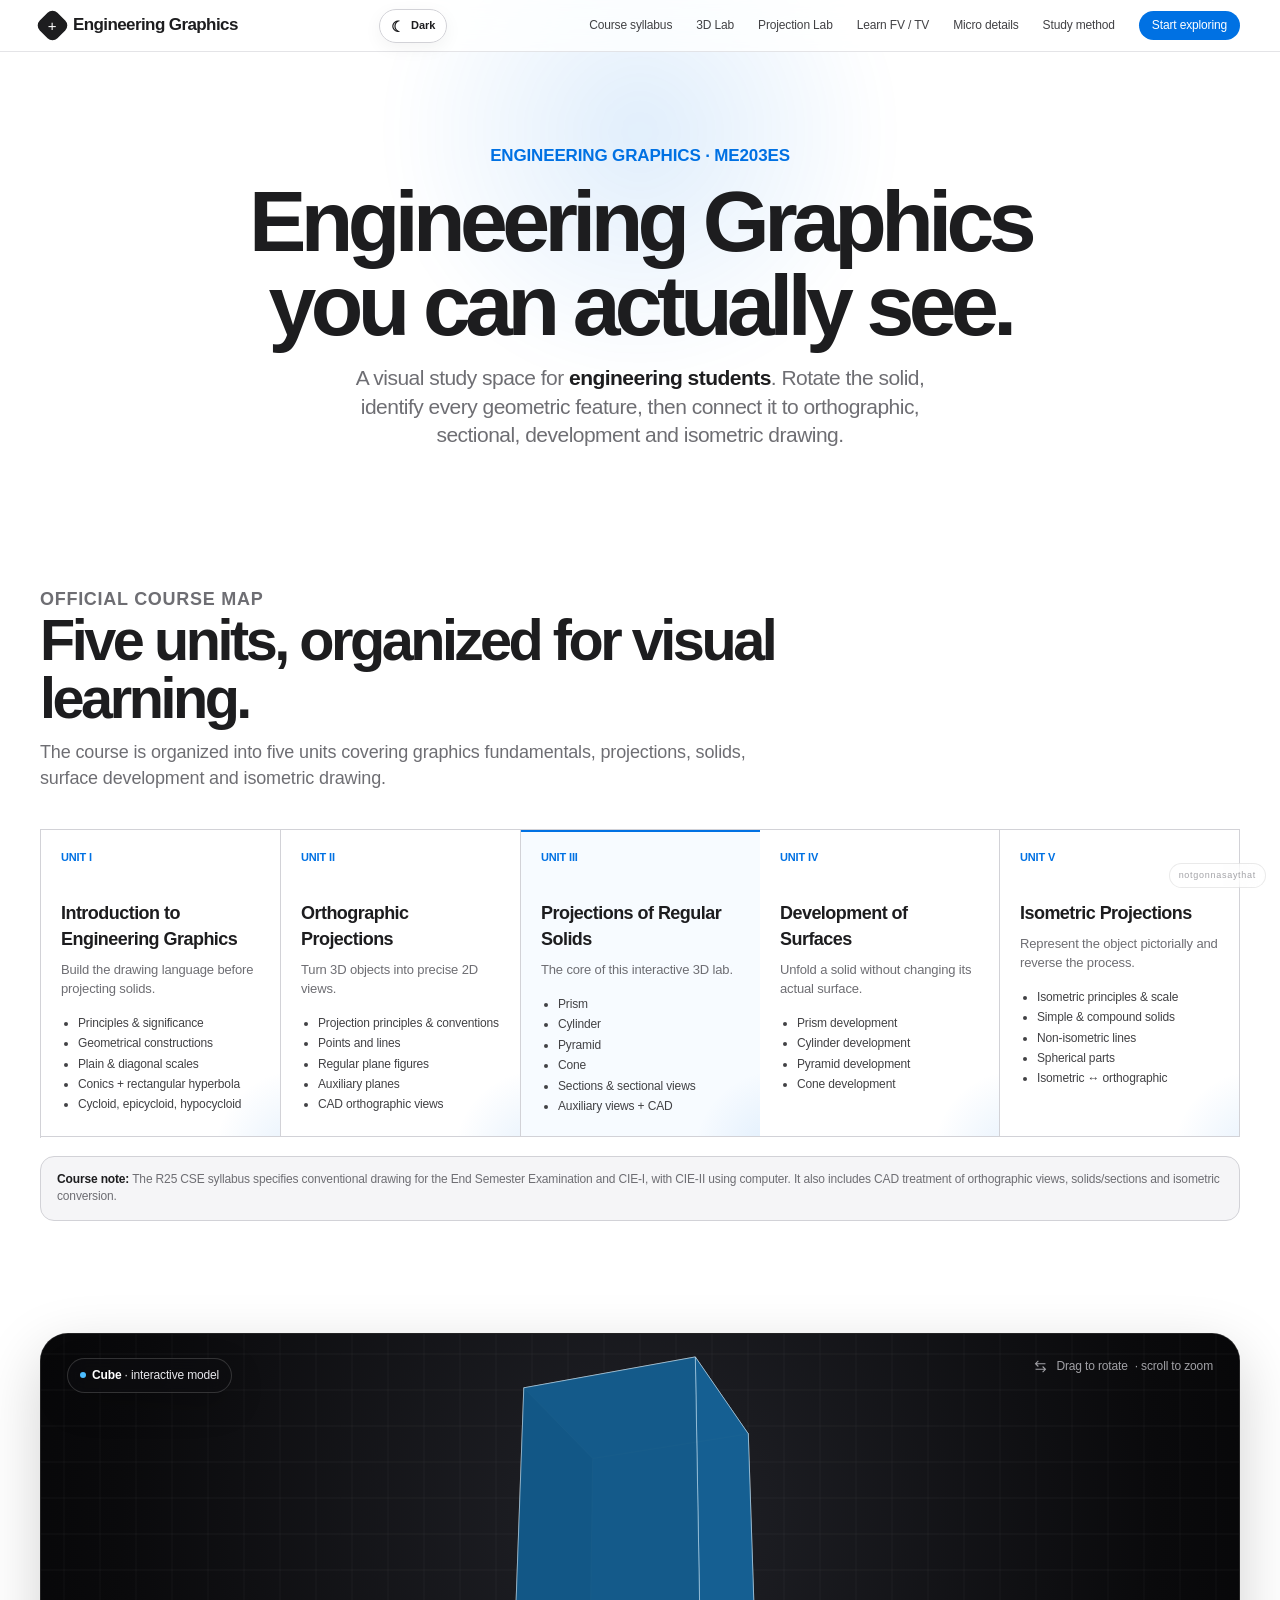
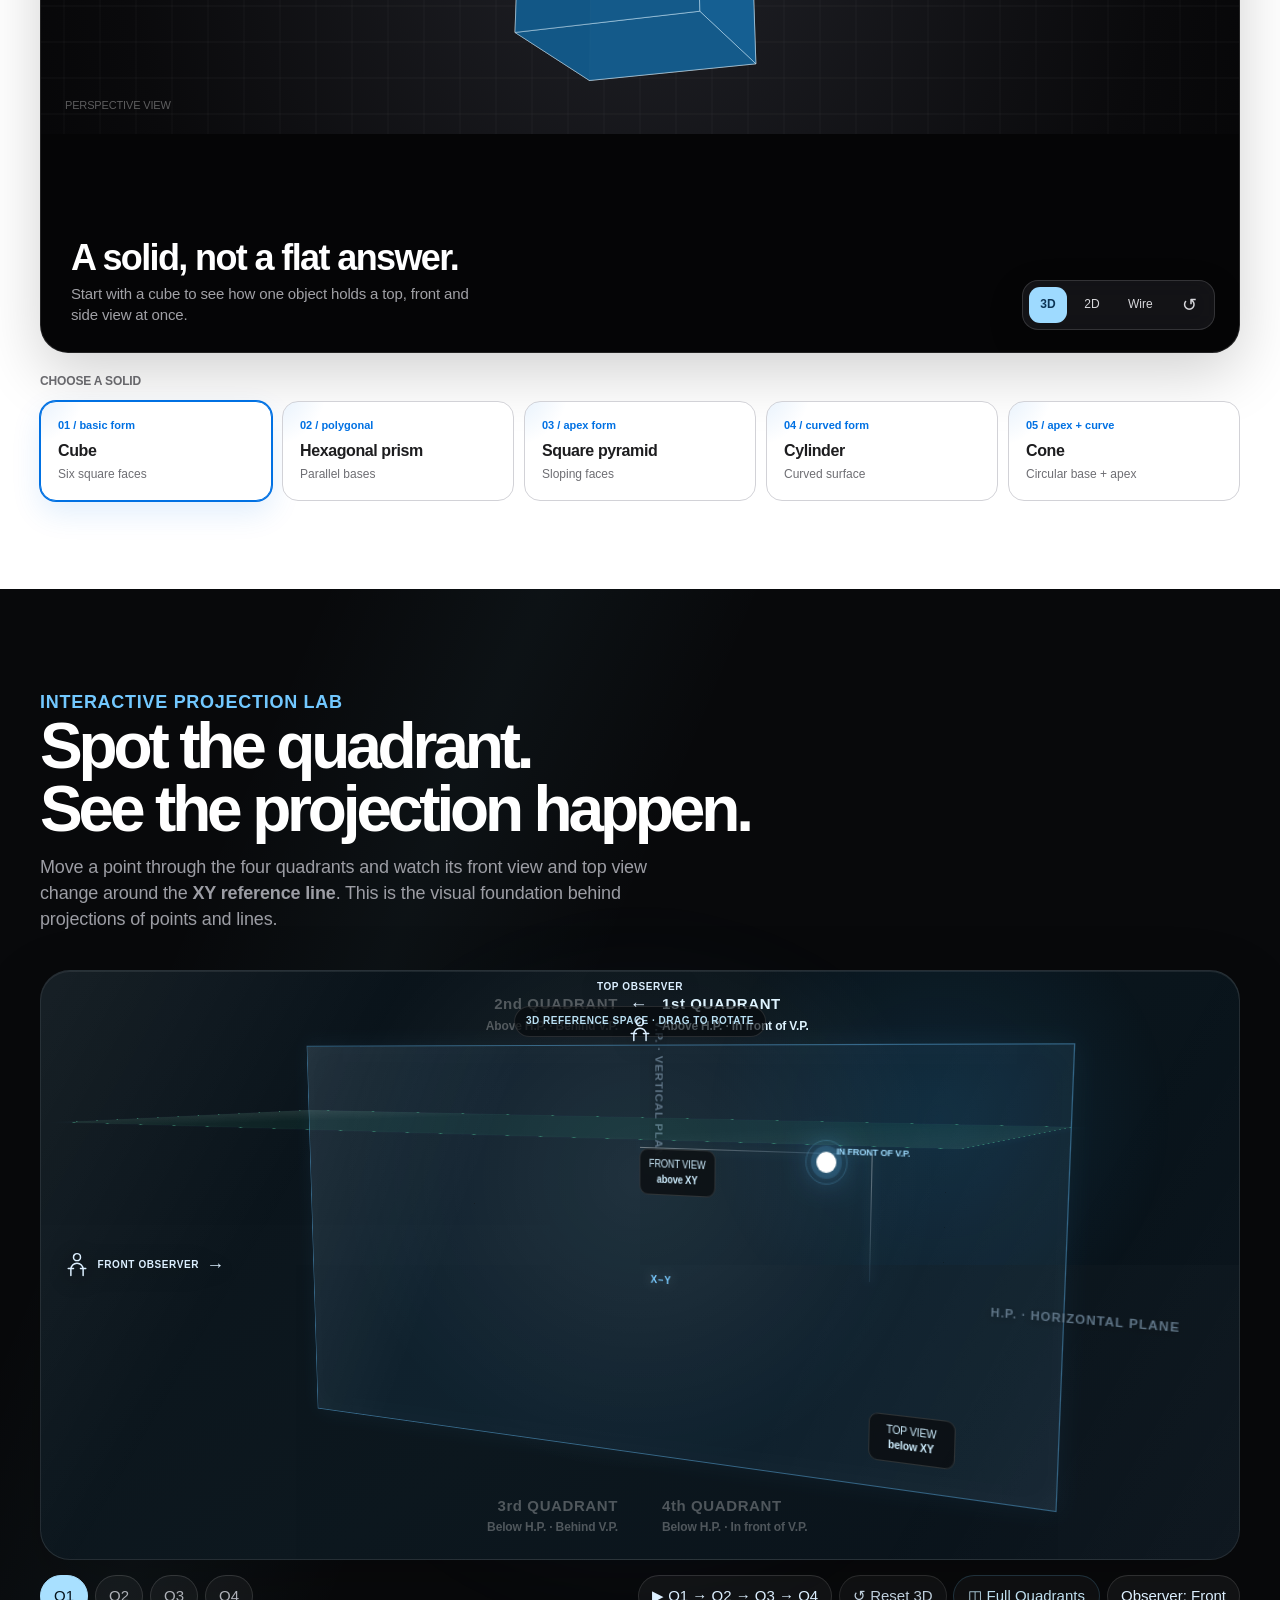
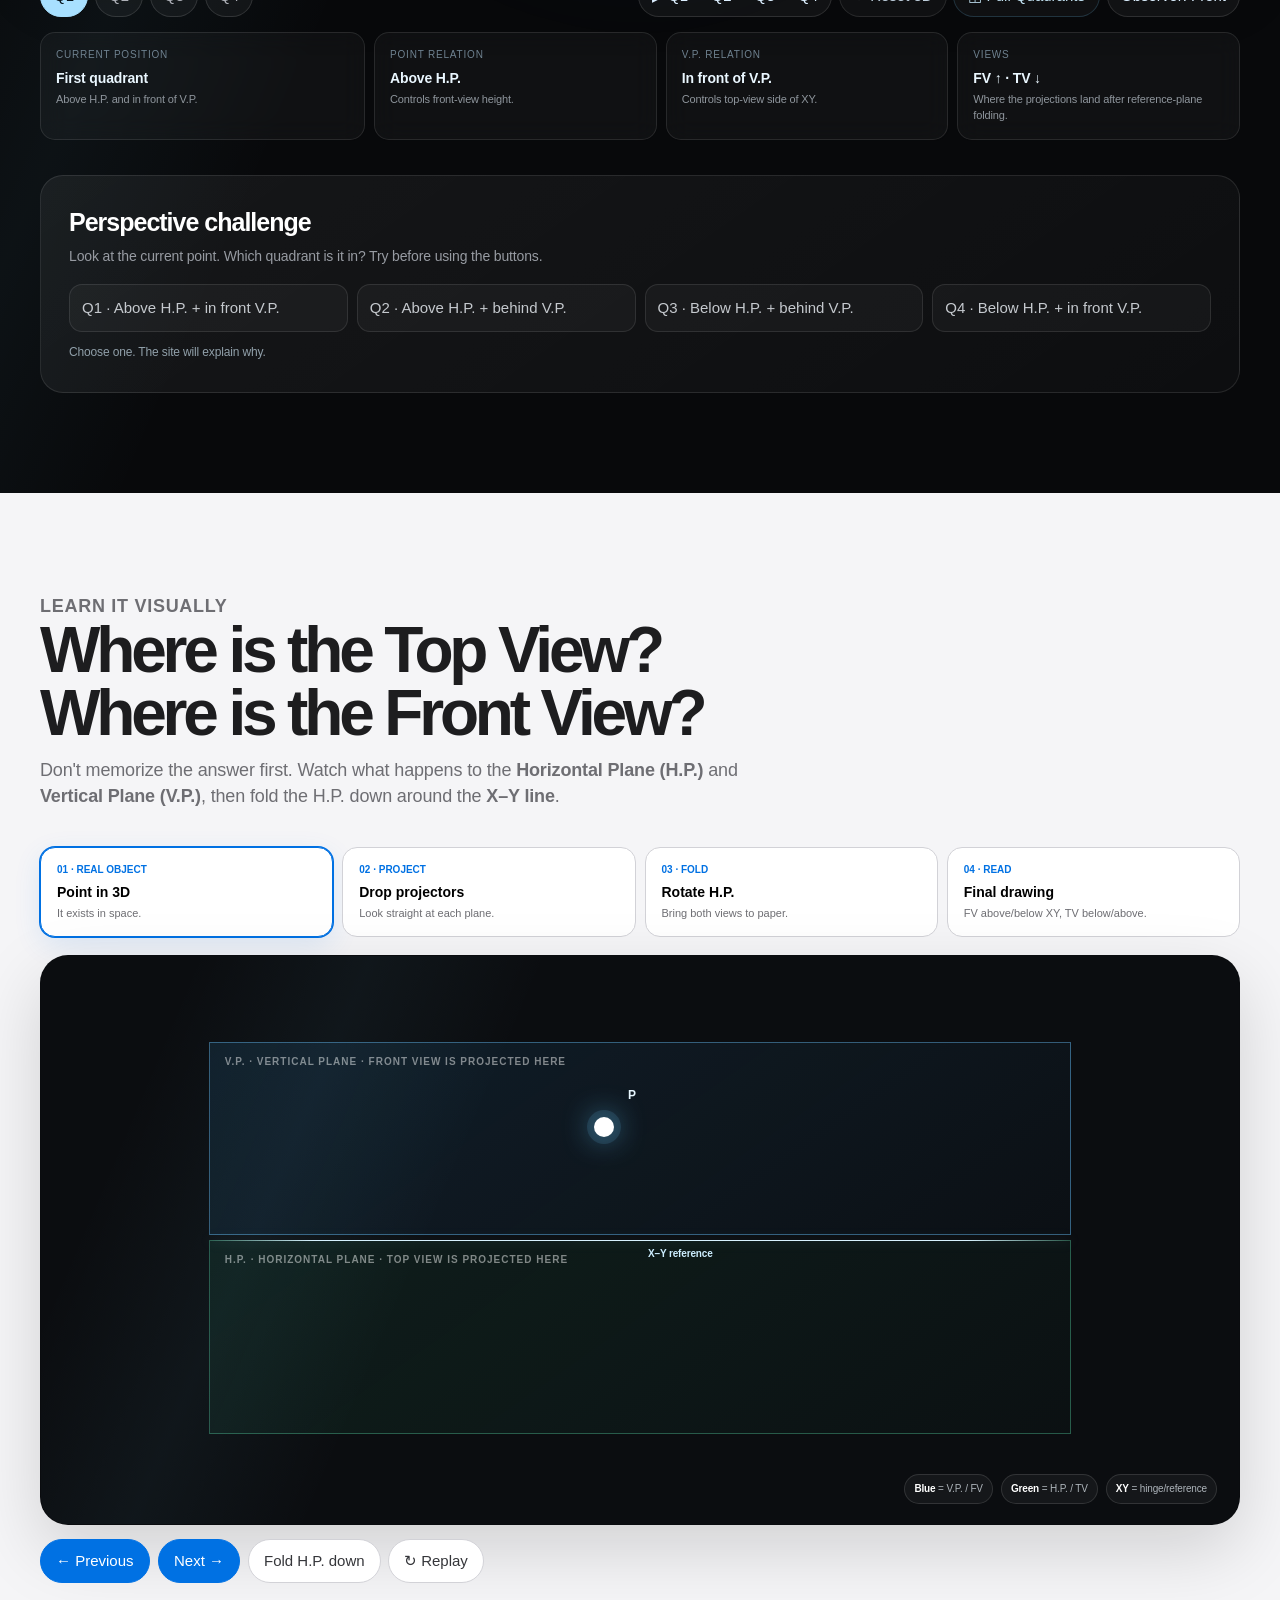
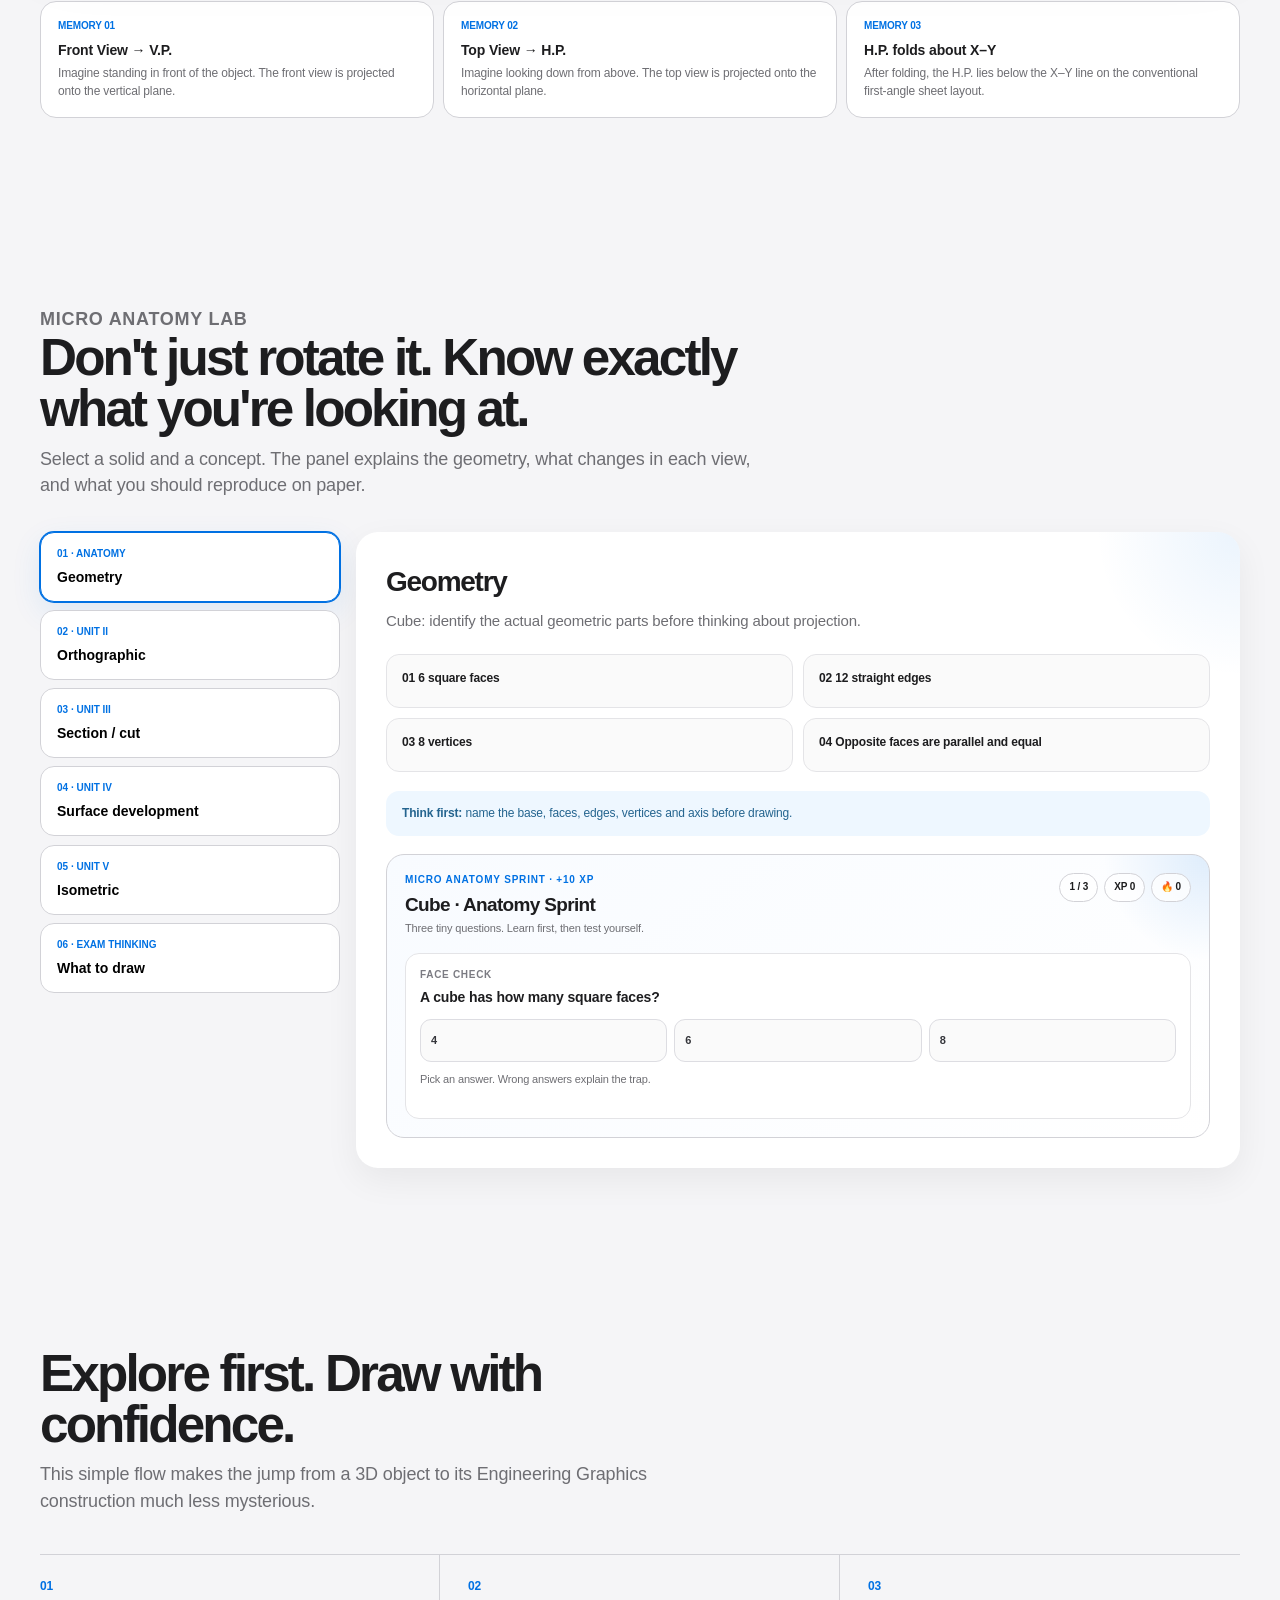
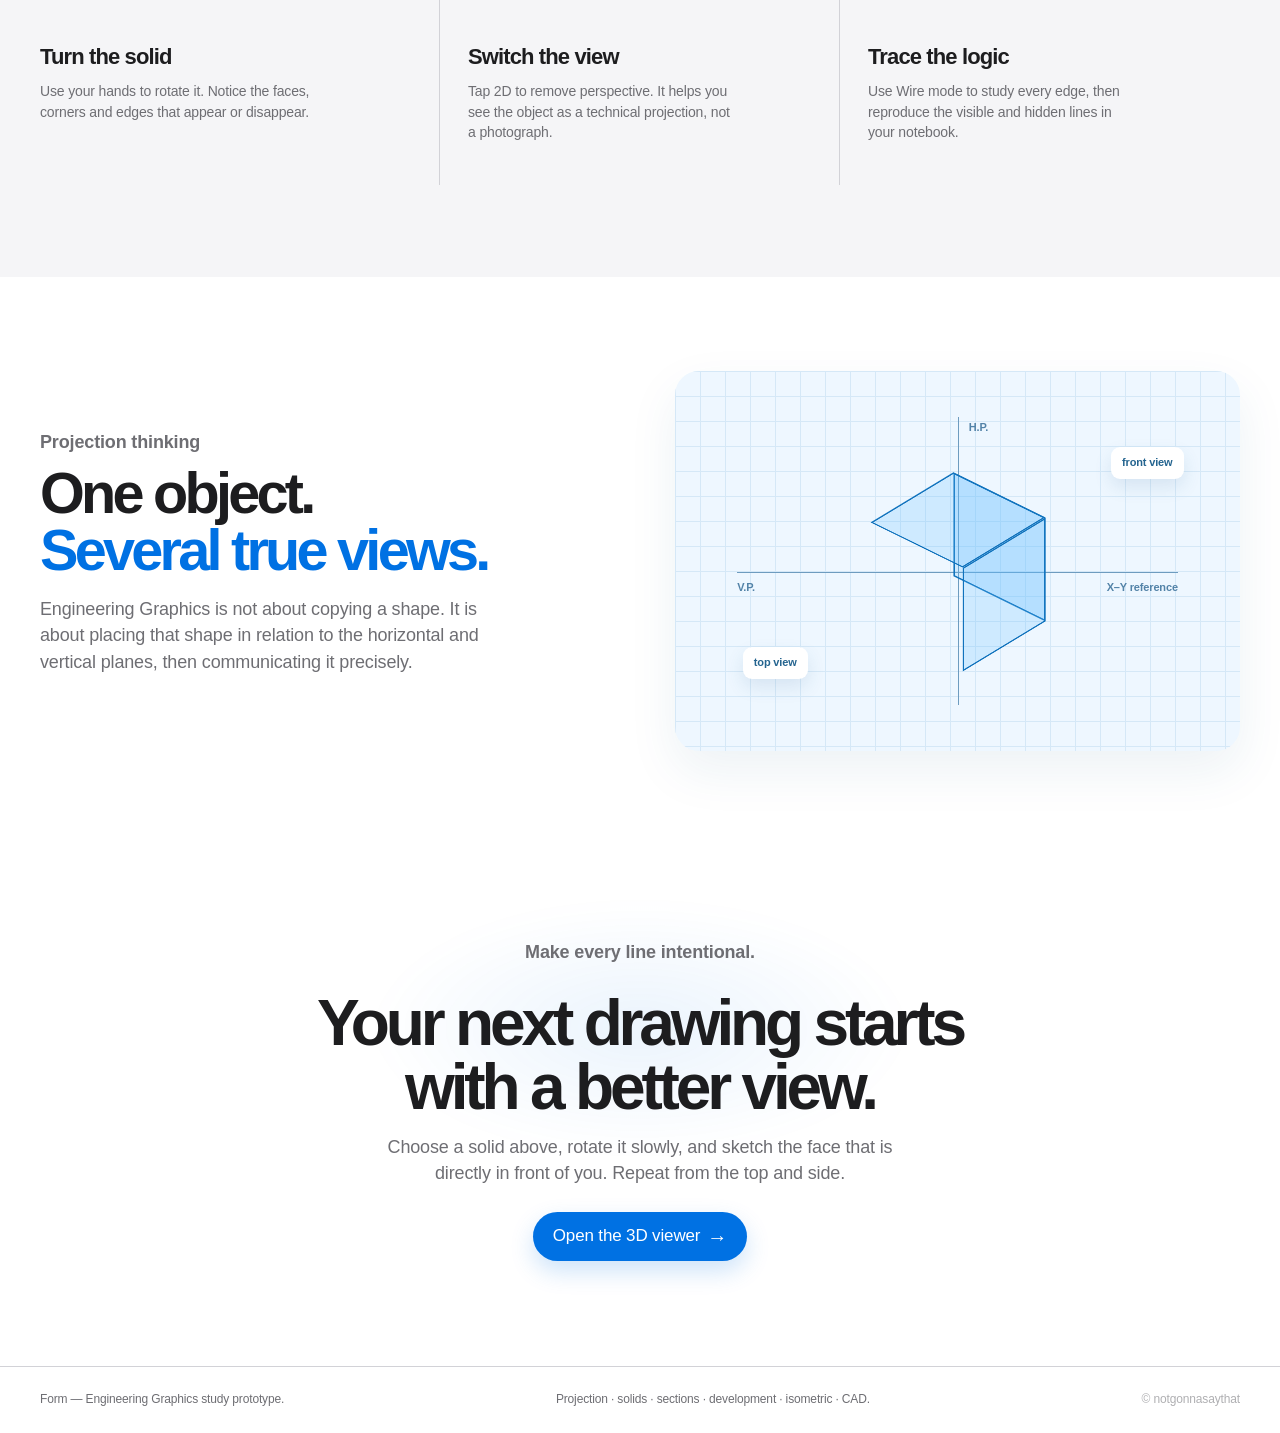
==== commit 62429b23: "Restore stable site after suggestion board crash" ====
--- a/index.html
+++ b/index.html
@@ -1237,13 +1237,6 @@
 .quadrant-full-btn{border:1px solid rgba(110,205,255,.20);border-radius:999px;padding:9px 14px;color:#cceeff;background:rgba(255,255,255,.035);box-shadow:0 0 0 rgba(80,190,255,0);transition:box-shadow .3s ease,background .3s ease,border-color .3s ease,transform .3s ease;}
 @media (hover:hover) and (pointer:fine){.quadrant-full-btn:hover,.q-btn:hover,.tour-btn:hover{background:rgba(90,190,255,.07);border-color:rgba(110,205,255,.38);box-shadow:0 0 16px rgba(70,190,255,.16),0 8px 24px rgba(0,0,0,.14),inset 0 0 12px rgba(90,200,255,.04);transform:translateY(-1px);}}
 
-
-
-
-/* ===== Got an idea board ===== */
-.idea-board{position:relative;display:grid;grid-template-columns:1fr 1.05fr;gap:42px;max-width:1040px;margin:52px auto 0;padding:42px;border:1px solid rgba(255,255,255,.10);border-radius:30px;background:linear-gradient(135deg,rgba(255,255,255,.055),rgba(255,255,255,.018));box-shadow:0 30px 90px rgba(0,0,0,.22),inset 0 1px rgba(255,255,255,.07);overflow:hidden}.idea-board:before{content:"";position:absolute;width:360px;height:360px;left:-150px;top:-180px;background:radial-gradient(circle,rgba(75,190,255,.15),transparent 68%);pointer-events:none}.idea-copy,.idea-form{position:relative}.idea-eyebrow{font-size:11px;letter-spacing:.16em;text-transform:uppercase;opacity:.45}.idea-copy h3{margin:10px 0 12px;font-size:clamp(28px,4vw,42px);line-height:1.02;letter-spacing:-.045em}.idea-copy p{max-width:410px;margin:0;color:rgba(255,255,255,.55);font-size:14px;line-height:1.7}.idea-note{margin-top:24px;font-size:12px;opacity:.36}.idea-form{padding:22px;border:1px solid rgba(255,255,255,.08);border-radius:22px;background:rgba(0,0,0,.13);box-shadow:inset 0 1px rgba(255,255,255,.05)}.idea-field{margin-bottom:13px}.idea-field label{display:block;margin:0 0 7px;font-size:11px;letter-spacing:.08em;text-transform:uppercase;opacity:.48}.idea-field input,.idea-field select,.idea-field textarea{width:100%;box-sizing:border-box;border:1px solid rgba(255,255,255,.10);border-radius:12px;padding:12px 13px;background:rgba(255,255,255,.035);color:inherit;outline:none;font:inherit;font-size:13px}.idea-field textarea{min-height:105px;resize:vertical}.idea-field input:focus,.idea-field select:focus,.idea-field textarea:focus{border-color:rgba(105,205,255,.42);box-shadow:0 0 22px rgba(70,190,255,.07)}.idea-form button{width:100%;border:1px solid rgba(110,205,255,.24);border-radius:12px;padding:12px;background:rgba(80,190,255,.06);color:#dff7ff;cursor:pointer;font:inherit;font-size:13px;transition:.28s ease}.idea-form button:hover{transform:translateY(-1px);border-color:rgba(110,210,255,.45);box-shadow:0 10px 30px rgba(60,180,255,.12)}.idea-success{display:none;margin-top:10px;text-align:center;font-size:12px;color:#bdeeff}.idea-board.sent .idea-success{display:block}
-body:not(.dark) .idea-board{background:linear-gradient(135deg,rgba(255,255,255,.92),rgba(245,248,250,.82));border-color:rgba(0,0,0,.08);box-shadow:0 24px 70px rgba(0,0,0,.10)}body:not(.dark) .idea-copy p{color:rgba(0,0,0,.53)}body:not(.dark) .idea-form{background:rgba(0,0,0,.025);border-color:rgba(0,0,0,.07)}body:not(.dark) .idea-field input,body:not(.dark) .idea-field select,body:not(.dark) .idea-field textarea{background:rgba(255,255,255,.72);border-color:rgba(0,0,0,.10);color:#111}.idea-board.sent .idea-form{animation:ideaSent .45s ease}@keyframes ideaSent{50%{transform:scale(.99)}100%{transform:scale(1)}}
-@media(max-width:760px){.idea-board{grid-template-columns:1fr;gap:25px;padding:25px;border-radius:24px}.idea-copy h3{font-size:32px}}
 </style>
 </head>
 <body>
@@ -1453,26 +1446,7 @@
     <section class="shell explain reveal" id="method"><div><p class="eyebrow">Projection thinking</p><h2>One object.<br><span class="blue">Several true views.</span></h2><p>Engineering Graphics is not about copying a shape. It is about placing that shape in relation to the horizontal and vertical planes, then communicating it precisely.</p></div><div class="diagram" aria-label="Simple illustration of horizontal and vertical projection planes"><div class="diagram-grid"></div><i class="axis axis-x"></i><i class="axis axis-y"></i><span class="axis-label label-x">X–Y reference</span><span class="axis-label label-h">H.P.</span><span class="axis-label label-v">V.P.</span><div class="mini-solid"><div></div><div></div><div></div></div><span class="callout callout-one">front view</span><span class="callout callout-two">top view</span></div></section>
     <section class="cta reveal"><div class="shell"><p class="eyebrow">Make every line intentional.</p><h2>Your next drawing starts with a better view.</h2><p>Choose a solid above, rotate it slowly, and sketch the face that is directly in front of you. Repeat from the top and side.</p><a class="button" href="#explore">Open the 3D viewer <span>→</span></a></div></section>
   <div class="creator-watermark" aria-label="Created by notgonnasaythat">notgonnasaythat</div>
-  
-    
-
-    
-
-    <section class="idea-board" id="ideaBoard" aria-label="Suggestions and feedback">
-      <div class="idea-copy">
-        <div class="idea-eyebrow">Help shape the lab</div>
-        <h3>Got an idea?</h3>
-        <p>Found something confusing, want a new topic, or have an idea that would make this site more useful? Tell me.</p>
-        <div class="idea-note">Suggestions are saved only on this browser.</div>
-      </div>
-      <form class="idea-form" id="ideaForm">
-        <div class="idea-field"><label for="ideaName">Name</label><input id="ideaName" maxlength="60" placeholder="Your name" autocomplete="name"></div>
-        <div class="idea-field"><label for="ideaType">Type</label><select id="ideaType"><option>Suggestion</option><option>Question</option><option>Problem</option><option>Other</option></select></div>
-        <div class="idea-field"><label for="ideaMessage">Message</label><textarea id="ideaMessage" maxlength="500" placeholder="Tell me what you have in mind…" required></textarea></div>
-        <button type="submit">Send feedback →</button><div class="idea-success">✓ Thanks — your feedback was saved.</div>
-      </form>
-    </section>
-</main>
+  </main>
   <footer><div class="shell footer-inner"><p>Form — Engineering Graphics study prototype.</p><p>Projection · solids · sections · development · isometric · CAD.</p><p class="watermark-footer">© notgonnasaythat</p></div></footer>
   <script>
     const canvas = document.getElementById('scene'), ctx = canvas.getContext('2d'), viewer = document.getElementById('viewer');
@@ -2063,18 +2037,6 @@
       if(projectionReset3D) projectionReset3D.addEventListener('click',resetProjection3D);
       resetProjection3D();
     }
-
-// ===== Local suggestion board =====
-(function(){
-  const form=document.getElementById('suggestionForm'), input=document.getElementById('suggestionInput'), list=document.getElementById('suggestionList'), empty=document.getElementById('suggestionEmpty');
-  if(!form||!input||!list)return;
-  let items=[]; try{items=JSON.parse(localStorage.getItem('eg-suggestions')||'[]')}catch(e){items=[]}
-  function render(){list.innerHTML=''; if(!items.length){list.innerHTML='<div class="suggestion-empty">No suggestions yet.</div>';return} items.slice().reverse().forEach(x=>{const el=document.createElement('div');el.className='suggestion-item';el.textContent=x;list.appendChild(el)})}
-  form.addEventListener('submit',e=>{e.preventDefault();const v=input.value.trim();if(!v)return;items.push(v);items=items.slice(-20);try{localStorage.setItem('eg-suggestions',JSON.stringify(items))}catch(e){} input.value='';render()});
-  render();
-})();
-
-    
-    /* ===== Got an idea board ===== */
-    (function(){const form=document.getElementById('ideaForm'),board=document.getElementById('ideaBoard');if(!form)return;form.addEventListener('submit',function(e){e.preventDefault();const data={name:document.getElementById('ideaName').value.trim(),type:document.getElementById('ideaType').value,message:document.getElementById('ideaMessage').value.trim(),time:Date.now()};if(!data.message)return;try{const old=JSON.parse(localStorage.getItem('eg-idea-board')||'[]');old.push(data);localStorage.setItem('eg-idea-board',JSON.stringify(old.slice(-30)));}catch(e){}form.reset();board.classList.add('sent');setTimeout(()=>board.classList.remove('sent'),3500);});})();
->+</script>
+</body>
+</html>
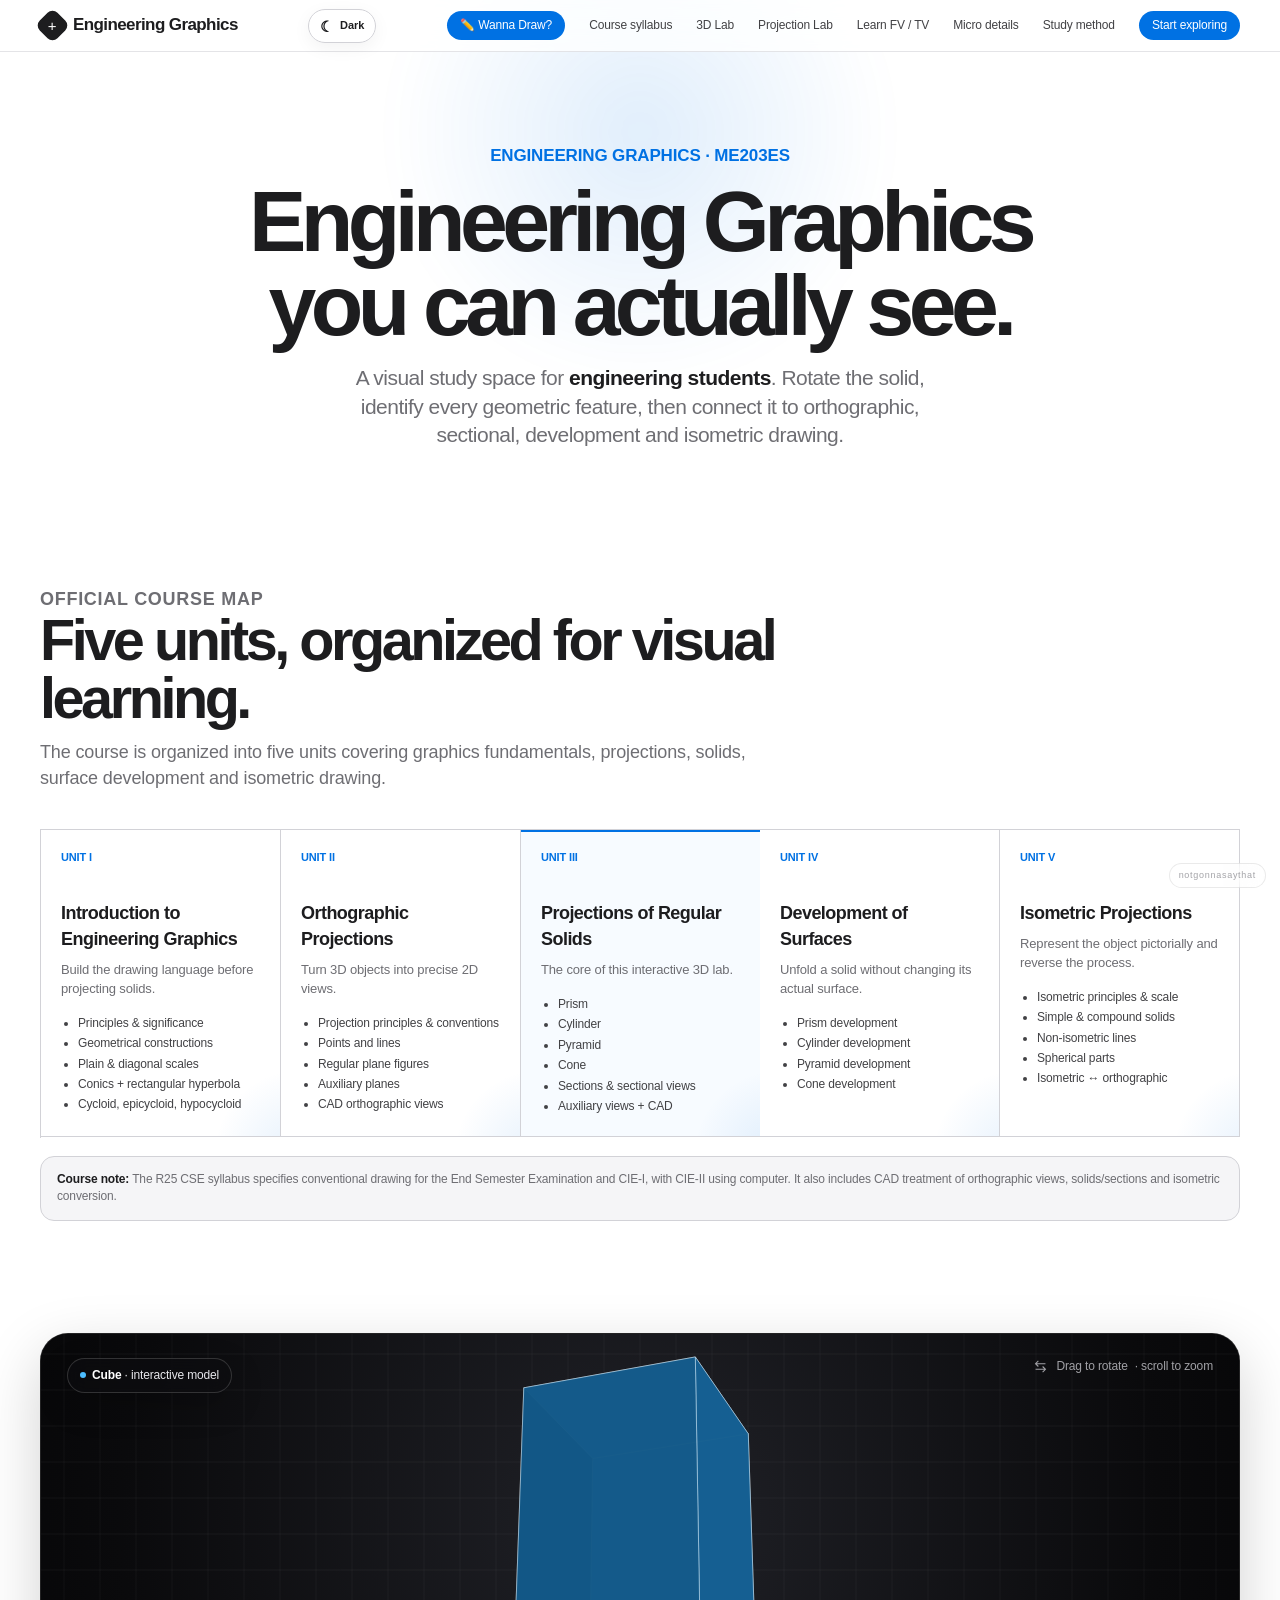
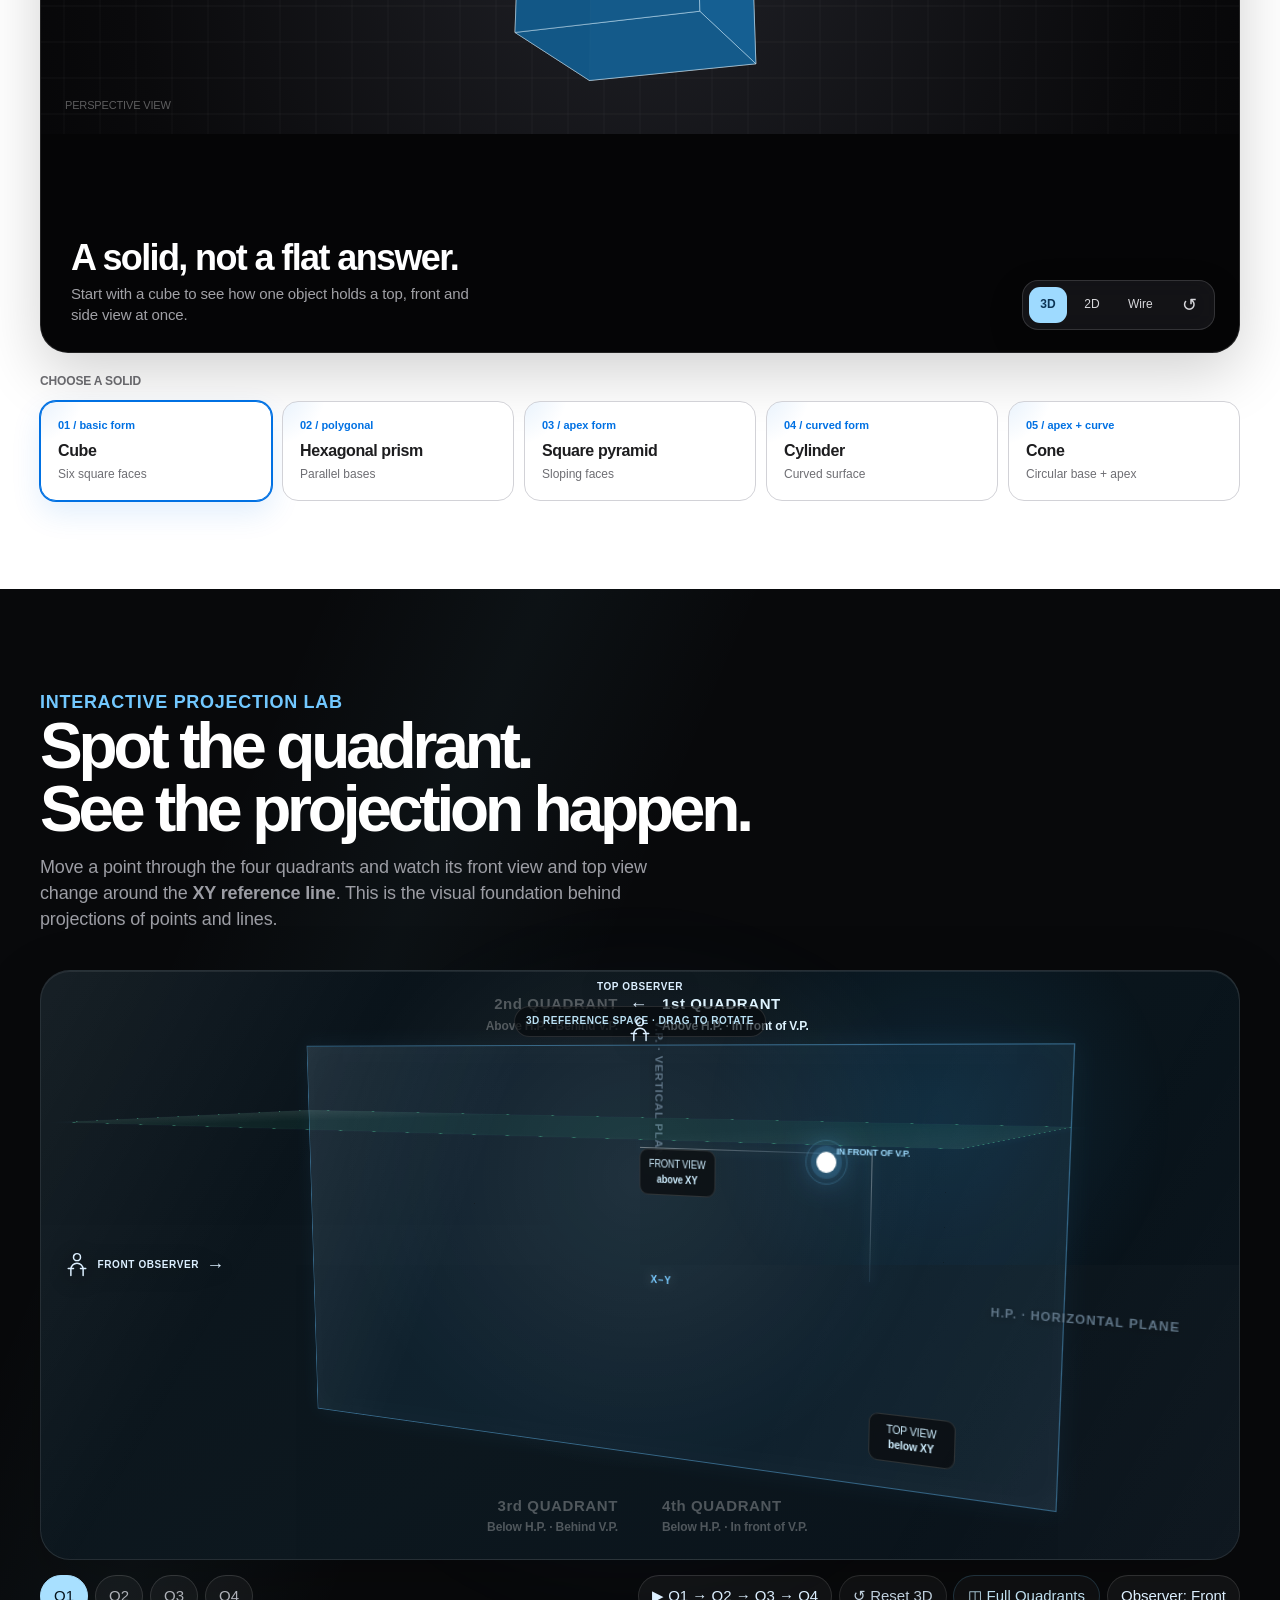
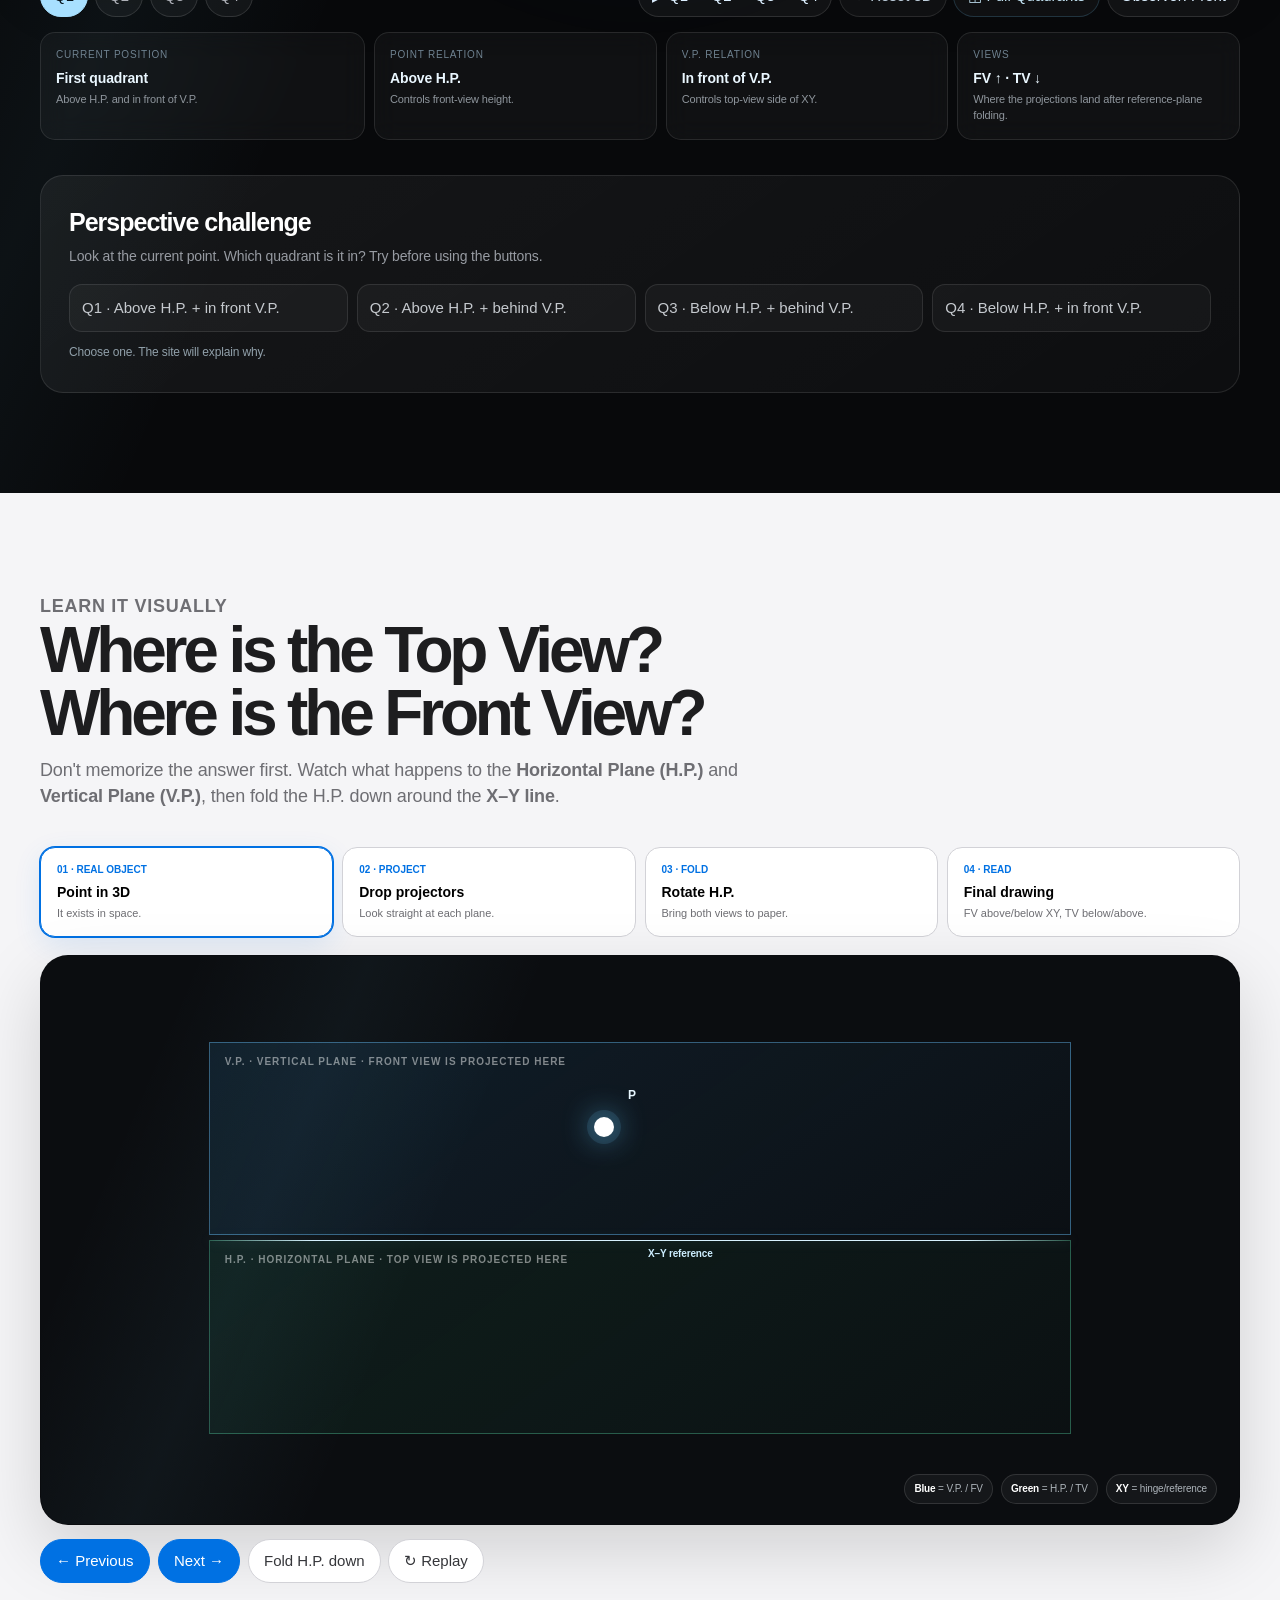
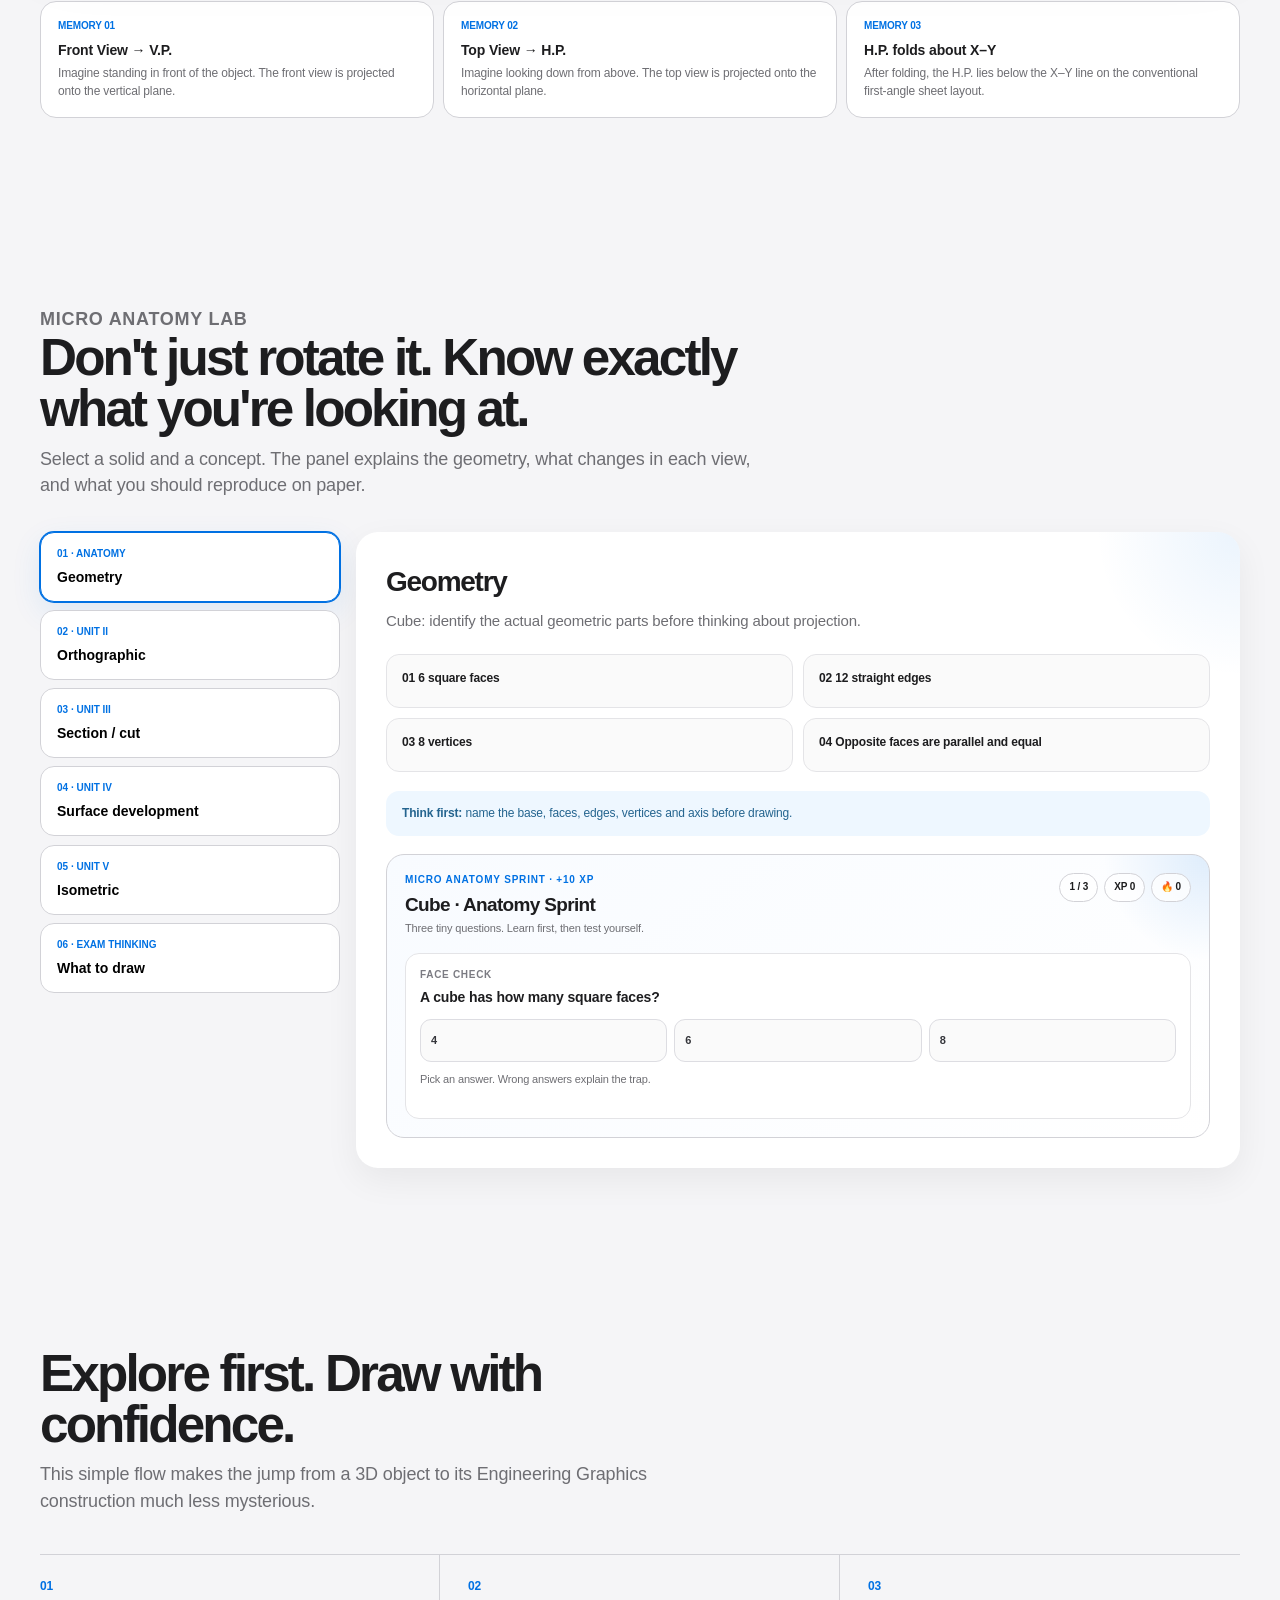
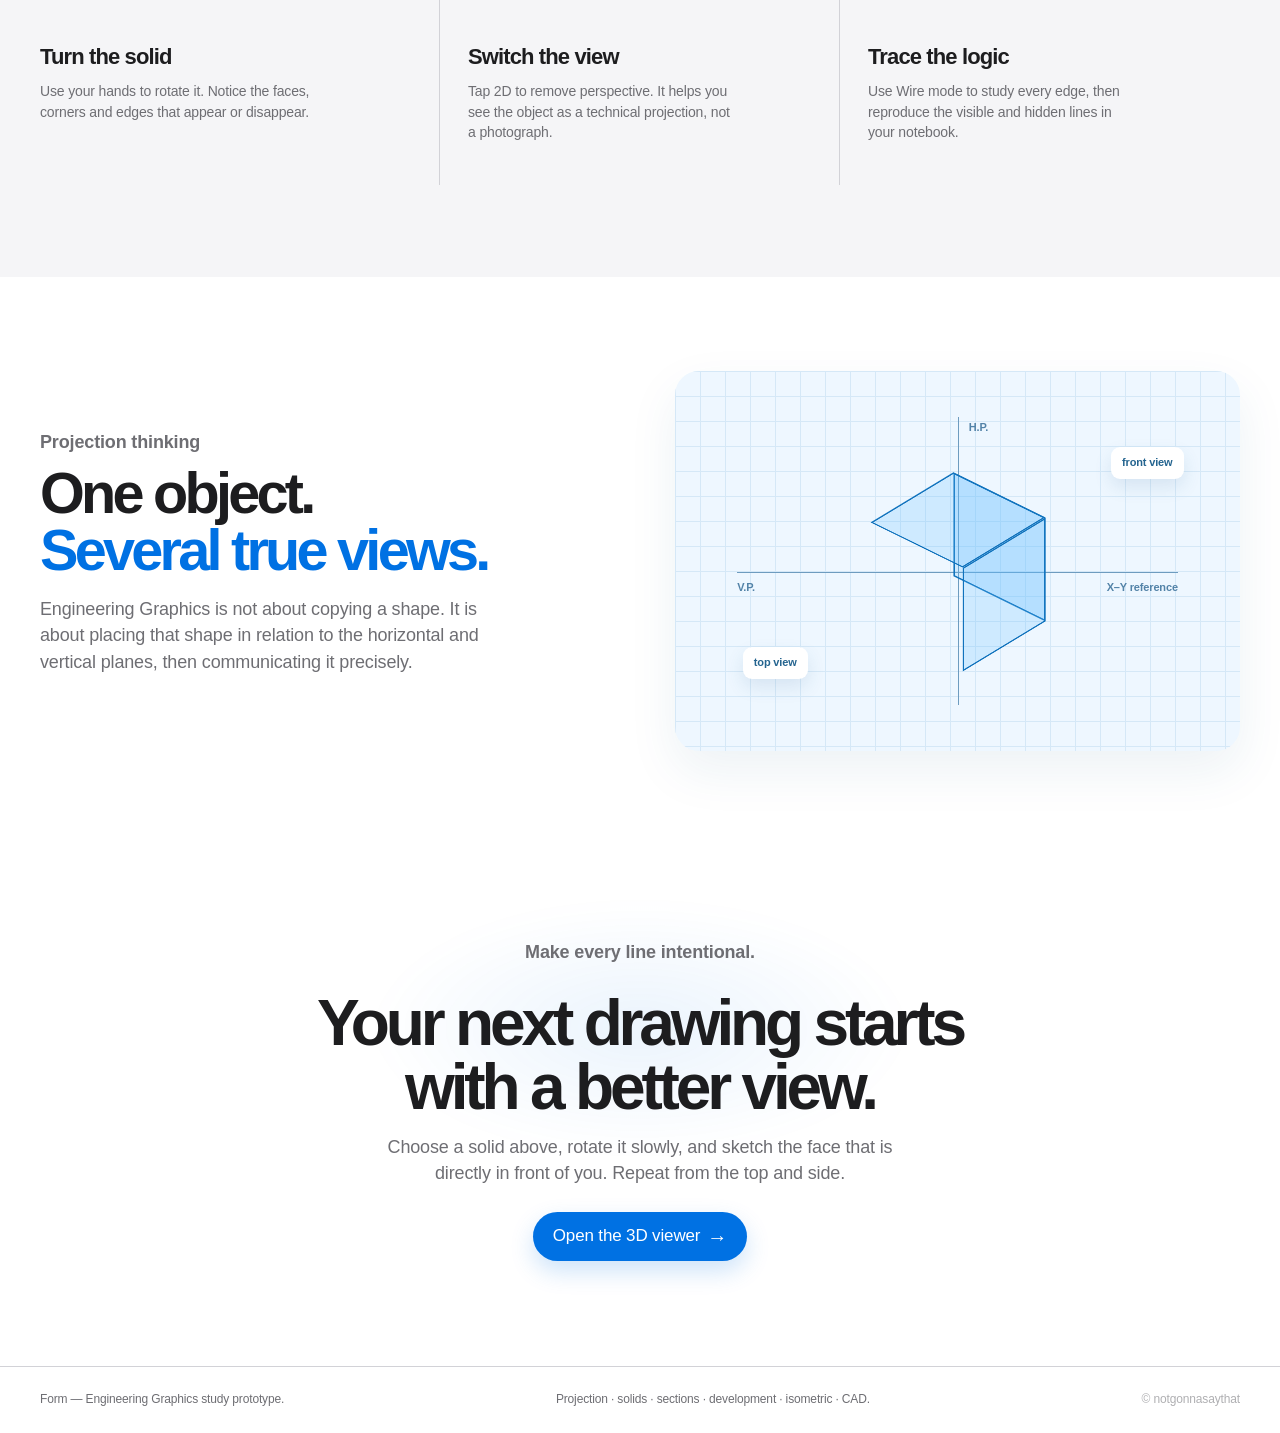
==== commit ed477519: "Add Wanna Draw link to site navigation" ====
--- a/index.html
+++ b/index.html
@@ -1240,7 +1240,7 @@
 </style>
 </head>
 <body>
-  <header class="nav"><nav class="shell nav-inner"><a class="brand" href="#top"><span class="brand-mark"><span>+</span></span>Engineering Graphics</a><div class="nav-actions"><button class="theme-toggle" id="themeToggle" type="button" aria-label="Switch to dark mode" title="Switch theme"><span class="theme-icon">☾</span><span class="theme-text">Dark</span></button></div><div class="nav-links" id="navLinks"><a href="#syllabus">Course syllabus</a><a href="#explore">3D Lab</a><a href="#projection-lab">Projection Lab</a><a href="#projection-explainer">Learn FV / TV</a><a href="#details">Micro details</a><a href="#learn">Study method</a><a class="nav-button" href="#explore">Start exploring</a></div></nav></header>
+  <header class="nav"><nav class="shell nav-inner"><a class="brand" href="#top"><span class="brand-mark"><span>+</span></span>Engineering Graphics</a><div class="nav-actions"><button class="theme-toggle" id="themeToggle" type="button" aria-label="Switch to dark mode" title="Switch theme"><span class="theme-icon">☾</span><span class="theme-text">Dark</span></button></div><div class="nav-links" id="navLinks"><a class="nav-button" href="/wanna-draw/">✏️ Wanna Draw?</a><a href="#syllabus">Course syllabus</a><a href="#explore">3D Lab</a><a href="#projection-lab">Projection Lab</a><a href="#projection-explainer">Learn FV / TV</a><a href="#details">Micro details</a><a href="#learn">Study method</a><a class="nav-button" href="#explore">Start exploring</a></div></nav></header>
   <main id="top">
     <section class="shell intro"><p class="eyebrow">ENGINEERING GRAPHICS · ME203ES</p><h1>Engineering Graphics<br>you can actually see.</h1><p class="intro-copy">A visual study space for <b>engineering students</b>. Rotate the solid, identify every geometric feature, then connect it to orthographic, sectional, development and isometric drawing.</p></section>
 
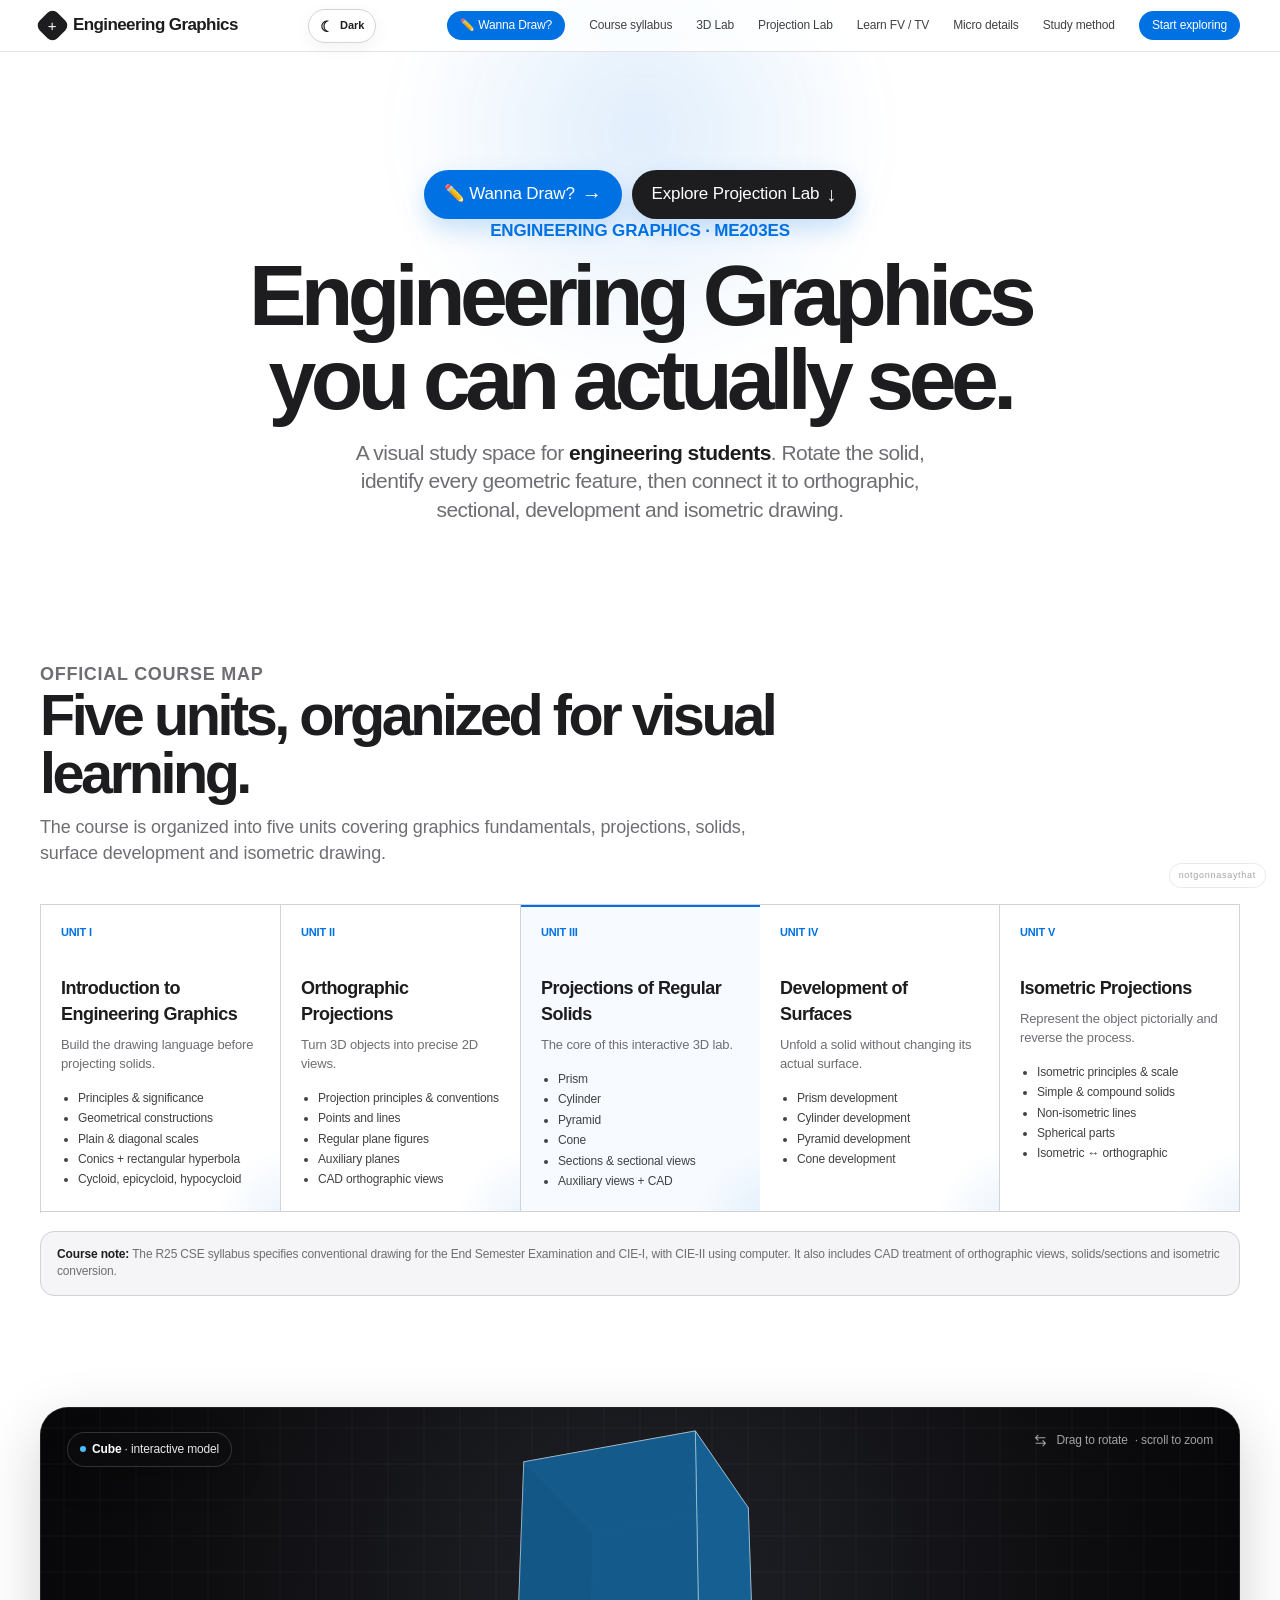
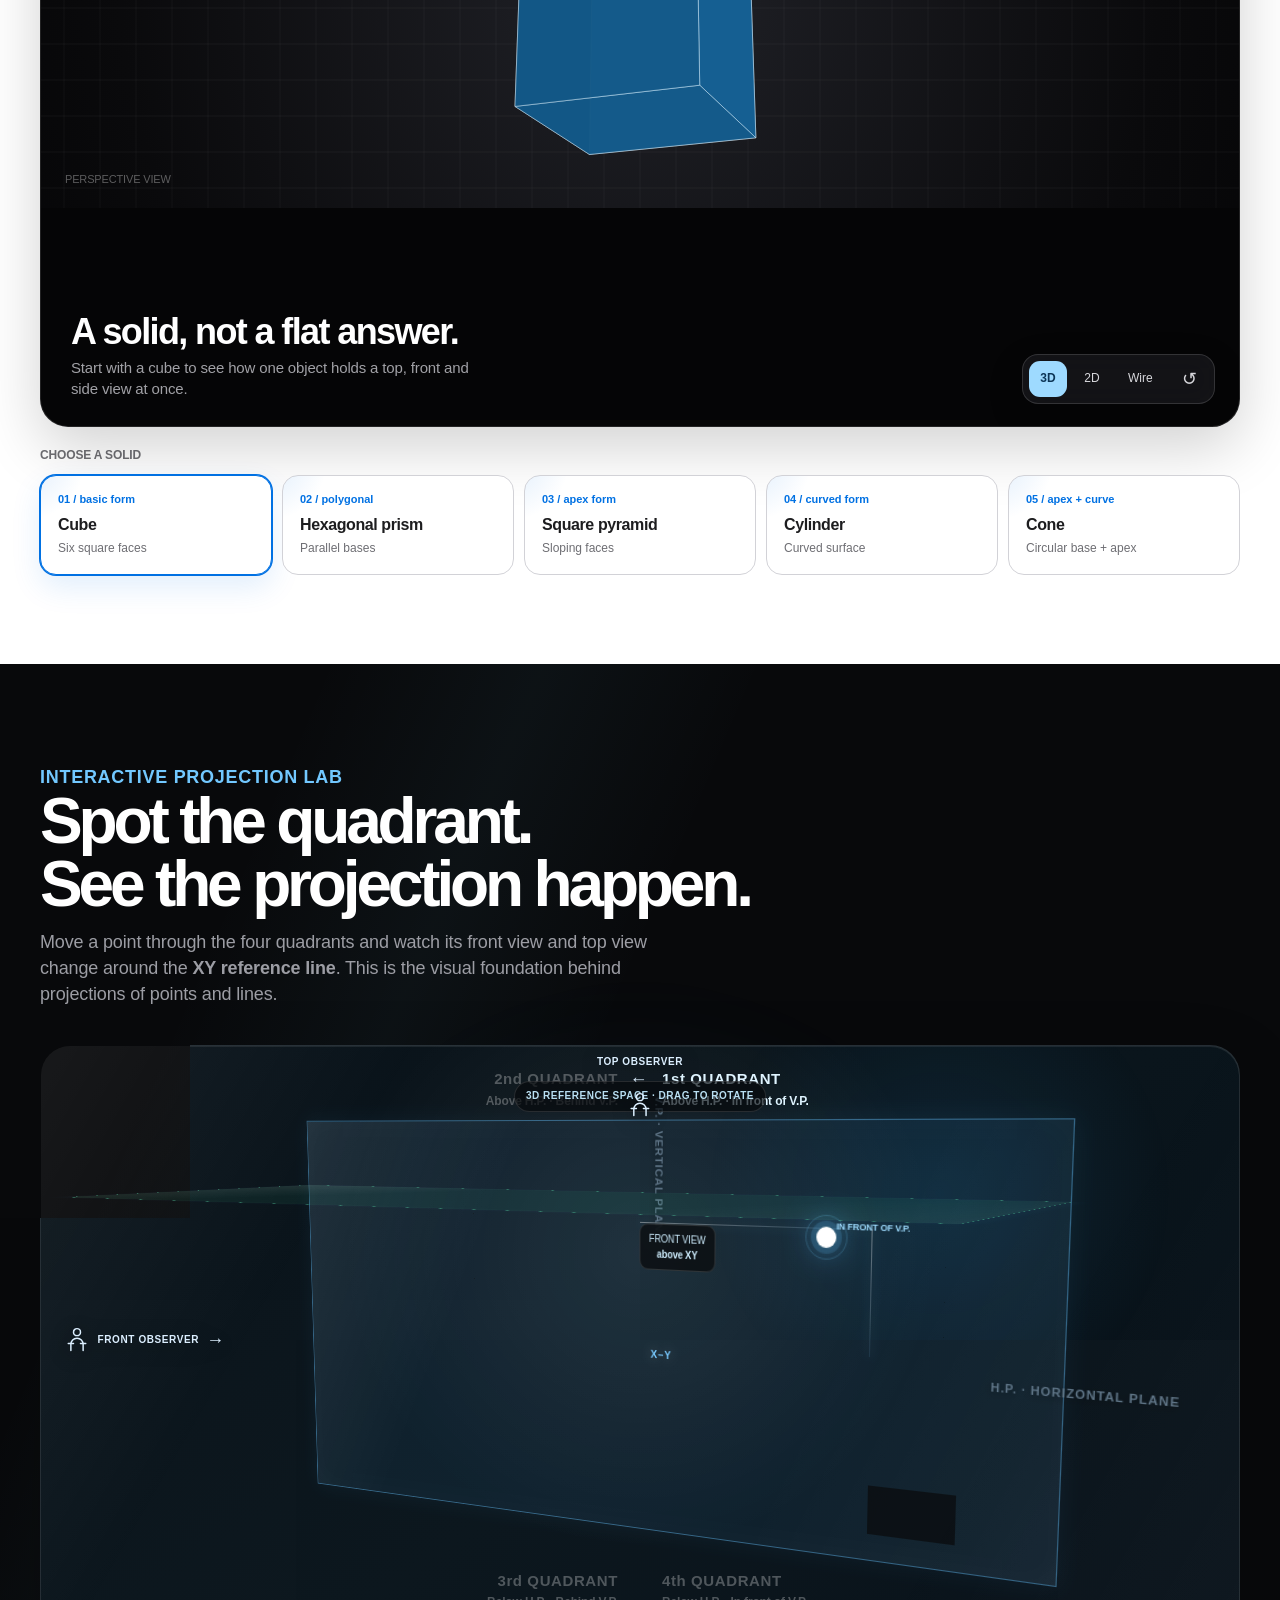
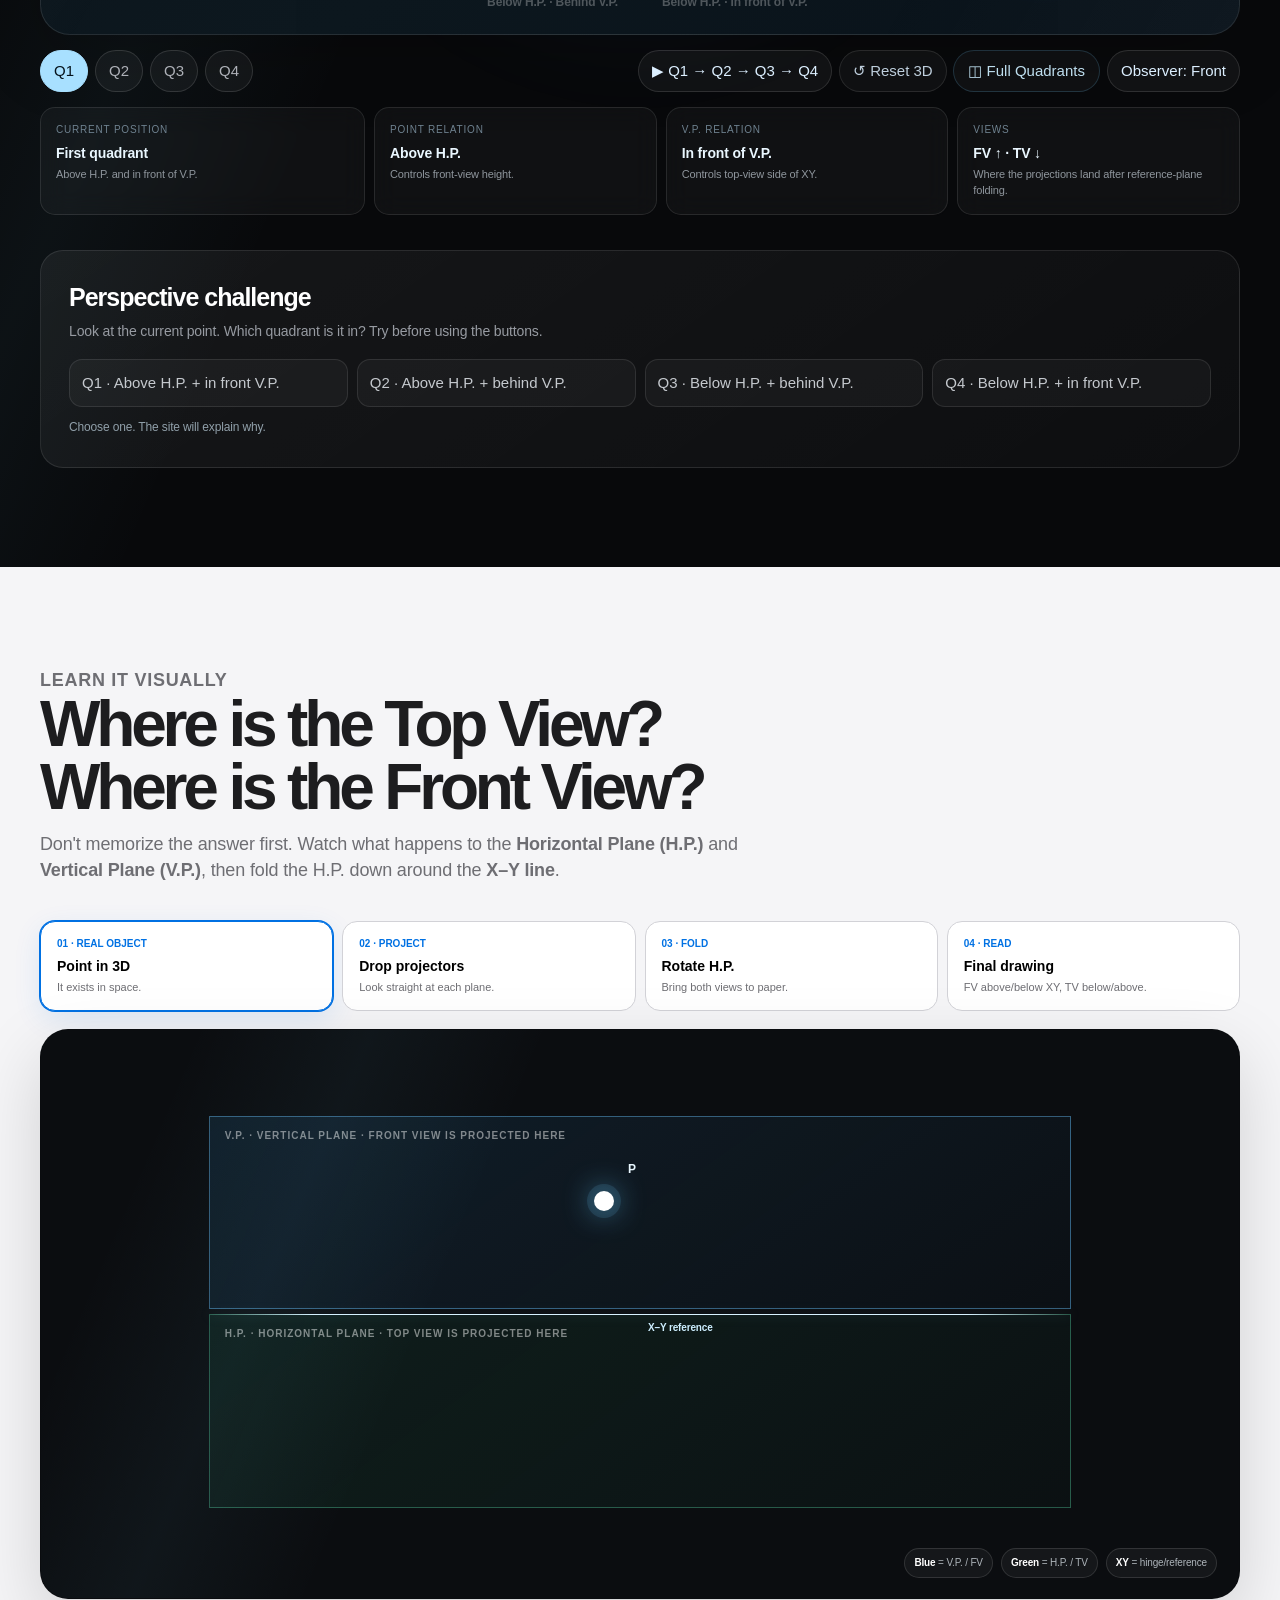
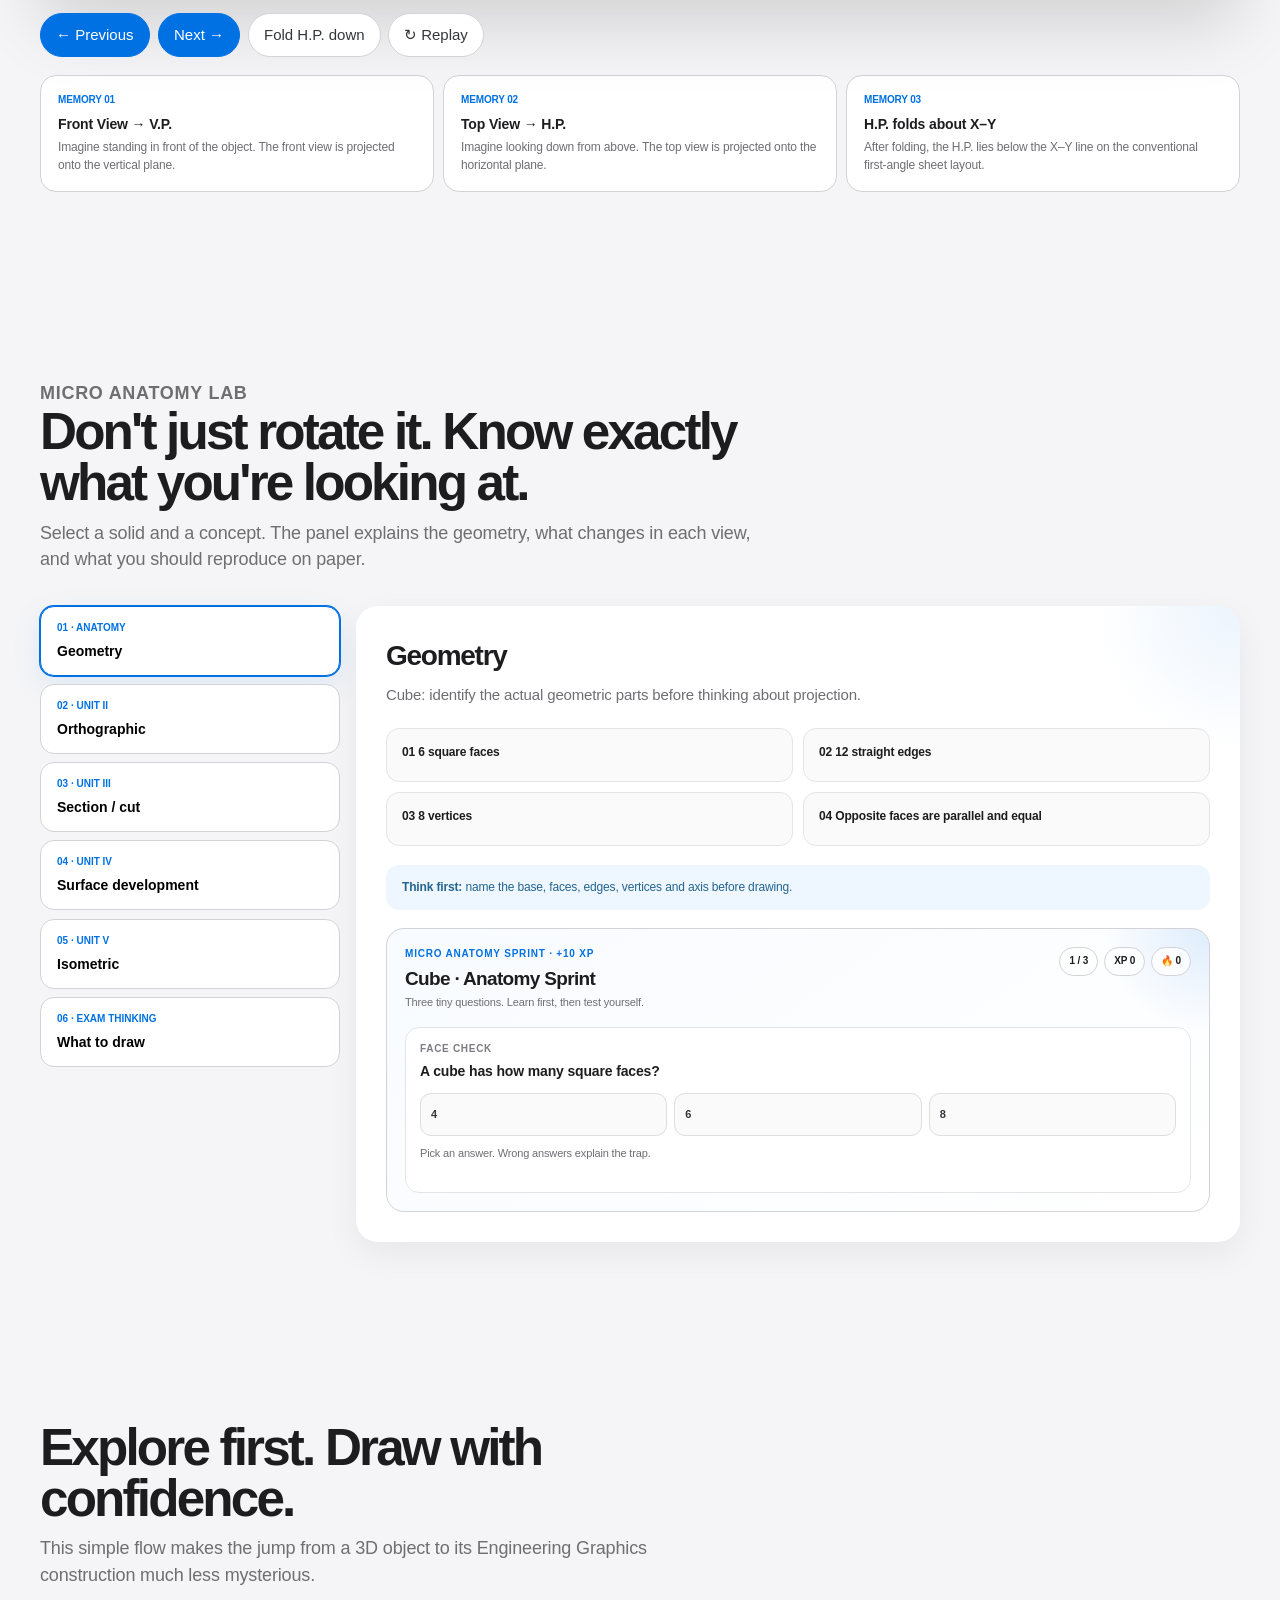
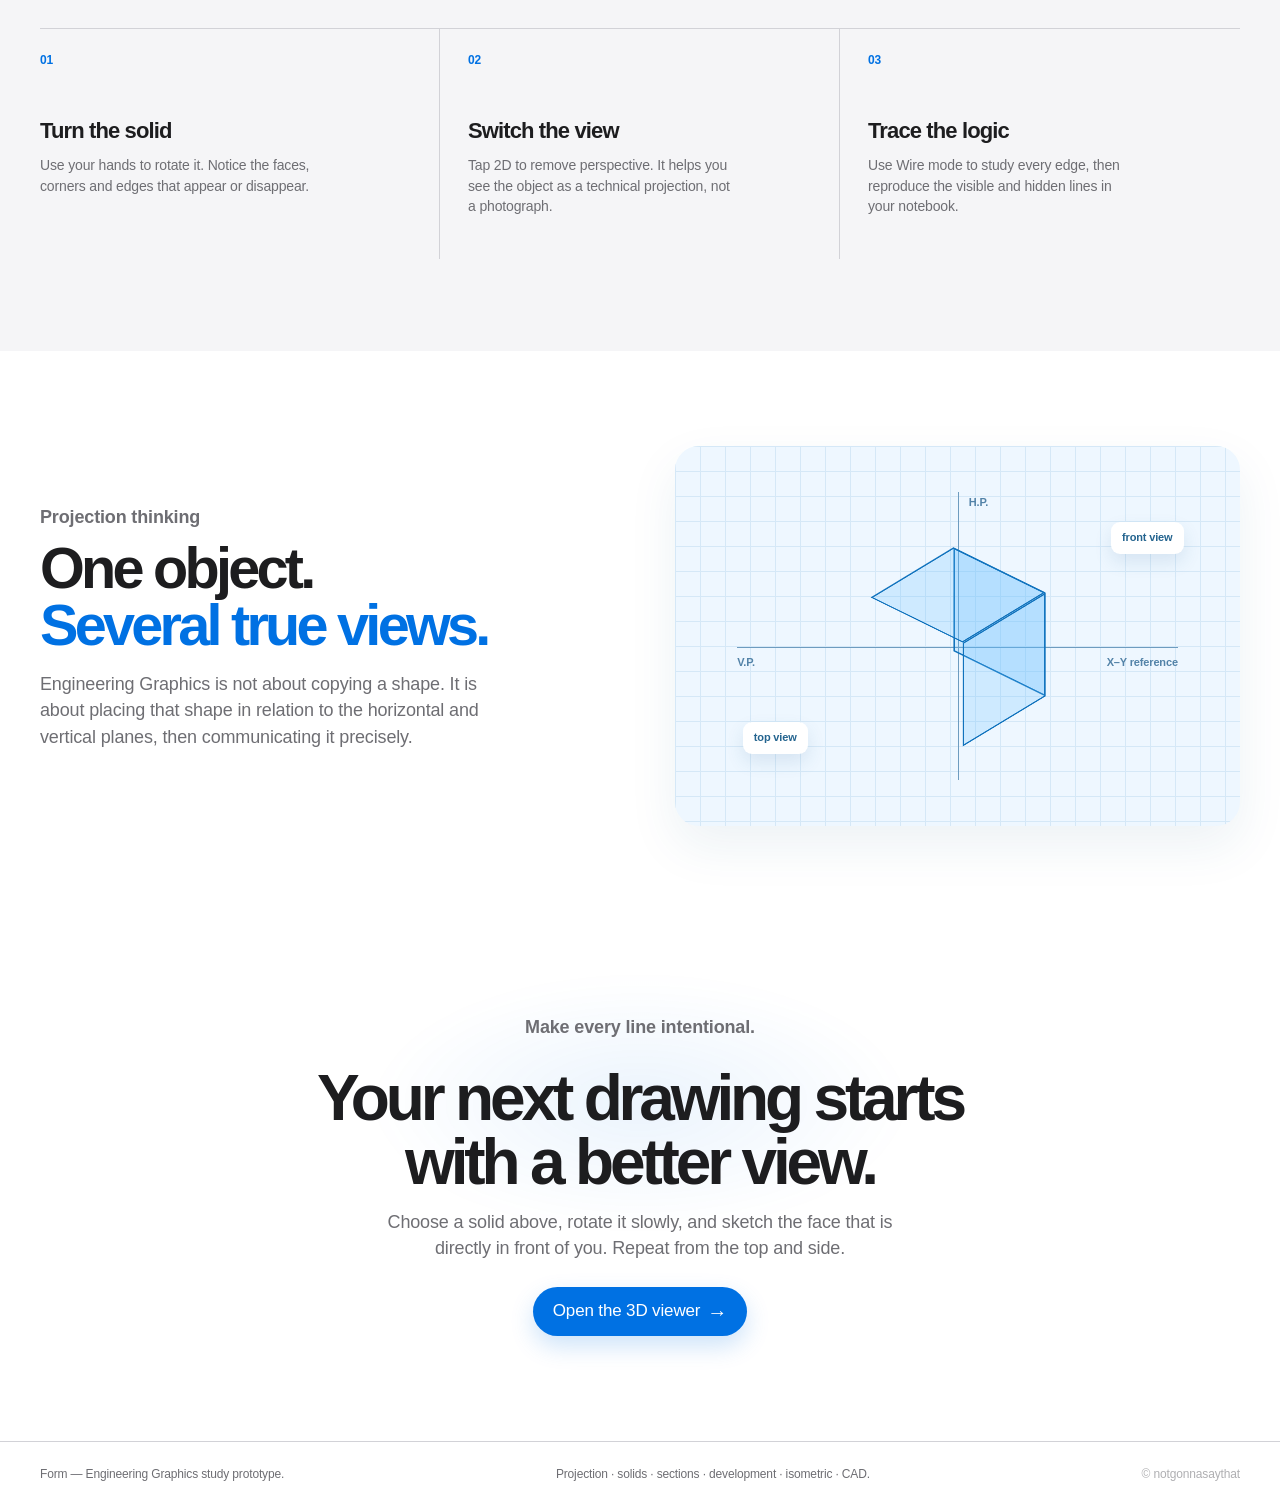
==== commit 66eacf9a: "Fix Wanna Draw path and make entry point prominent" ====
--- a/index.html
+++ b/index.html
@@ -1240,9 +1240,13 @@
 </style>
 </head>
 <body>
-  <header class="nav"><nav class="shell nav-inner"><a class="brand" href="#top"><span class="brand-mark"><span>+</span></span>Engineering Graphics</a><div class="nav-actions"><button class="theme-toggle" id="themeToggle" type="button" aria-label="Switch to dark mode" title="Switch theme"><span class="theme-icon">☾</span><span class="theme-text">Dark</span></button></div><div class="nav-links" id="navLinks"><a class="nav-button" href="/wanna-draw/">✏️ Wanna Draw?</a><a href="#syllabus">Course syllabus</a><a href="#explore">3D Lab</a><a href="#projection-lab">Projection Lab</a><a href="#projection-explainer">Learn FV / TV</a><a href="#details">Micro details</a><a href="#learn">Study method</a><a class="nav-button" href="#explore">Start exploring</a></div></nav></header>
+  <header class="nav"><nav class="shell nav-inner"><a class="brand" href="#top"><span class="brand-mark"><span>+</span></span>Engineering Graphics</a><div class="nav-actions"><button class="theme-toggle" id="themeToggle" type="button" aria-label="Switch to dark mode" title="Switch theme"><span class="theme-icon">☾</span><span class="theme-text">Dark</span></button></div><div class="nav-links" id="navLinks"><a class="nav-button" href="wanna-draw/index.html">✏️ Wanna Draw?</a><a href="#syllabus">Course syllabus</a><a href="#explore">3D Lab</a><a href="#projection-lab">Projection Lab</a><a href="#projection-explainer">Learn FV / TV</a><a href="#details">Micro details</a><a href="#learn">Study method</a><a class="nav-button" href="#explore">Start exploring</a></div></nav></header>
   <main id="top">
-    <section class="shell intro"><p class="eyebrow">ENGINEERING GRAPHICS · ME203ES</p><h1>Engineering Graphics<br>you can actually see.</h1><p class="intro-copy">A visual study space for <b>engineering students</b>. Rotate the solid, identify every geometric feature, then connect it to orthographic, sectional, development and isometric drawing.</p></section>
+    <section class="shell intro">
+      <div style="margin-top:26px;display:flex;justify-content:center;gap:10px;flex-wrap:wrap">
+        <a href="wanna-draw/index.html" class="button" style="text-decoration:none">✏️ Wanna Draw? <span>→</span></a>
+        <a href="#projection-lab" class="button" style="text-decoration:none;background:#1d1d1f">Explore Projection Lab <span>↓</span></a>
+      </div><p class="eyebrow">ENGINEERING GRAPHICS · ME203ES</p><h1>Engineering Graphics<br>you can actually see.</h1><p class="intro-copy">A visual study space for <b>engineering students</b>. Rotate the solid, identify every geometric feature, then connect it to orthographic, sectional, development and isometric drawing.</p></section>
 
     <section class="syllabus reveal" id="syllabus">
       <div class="shell">
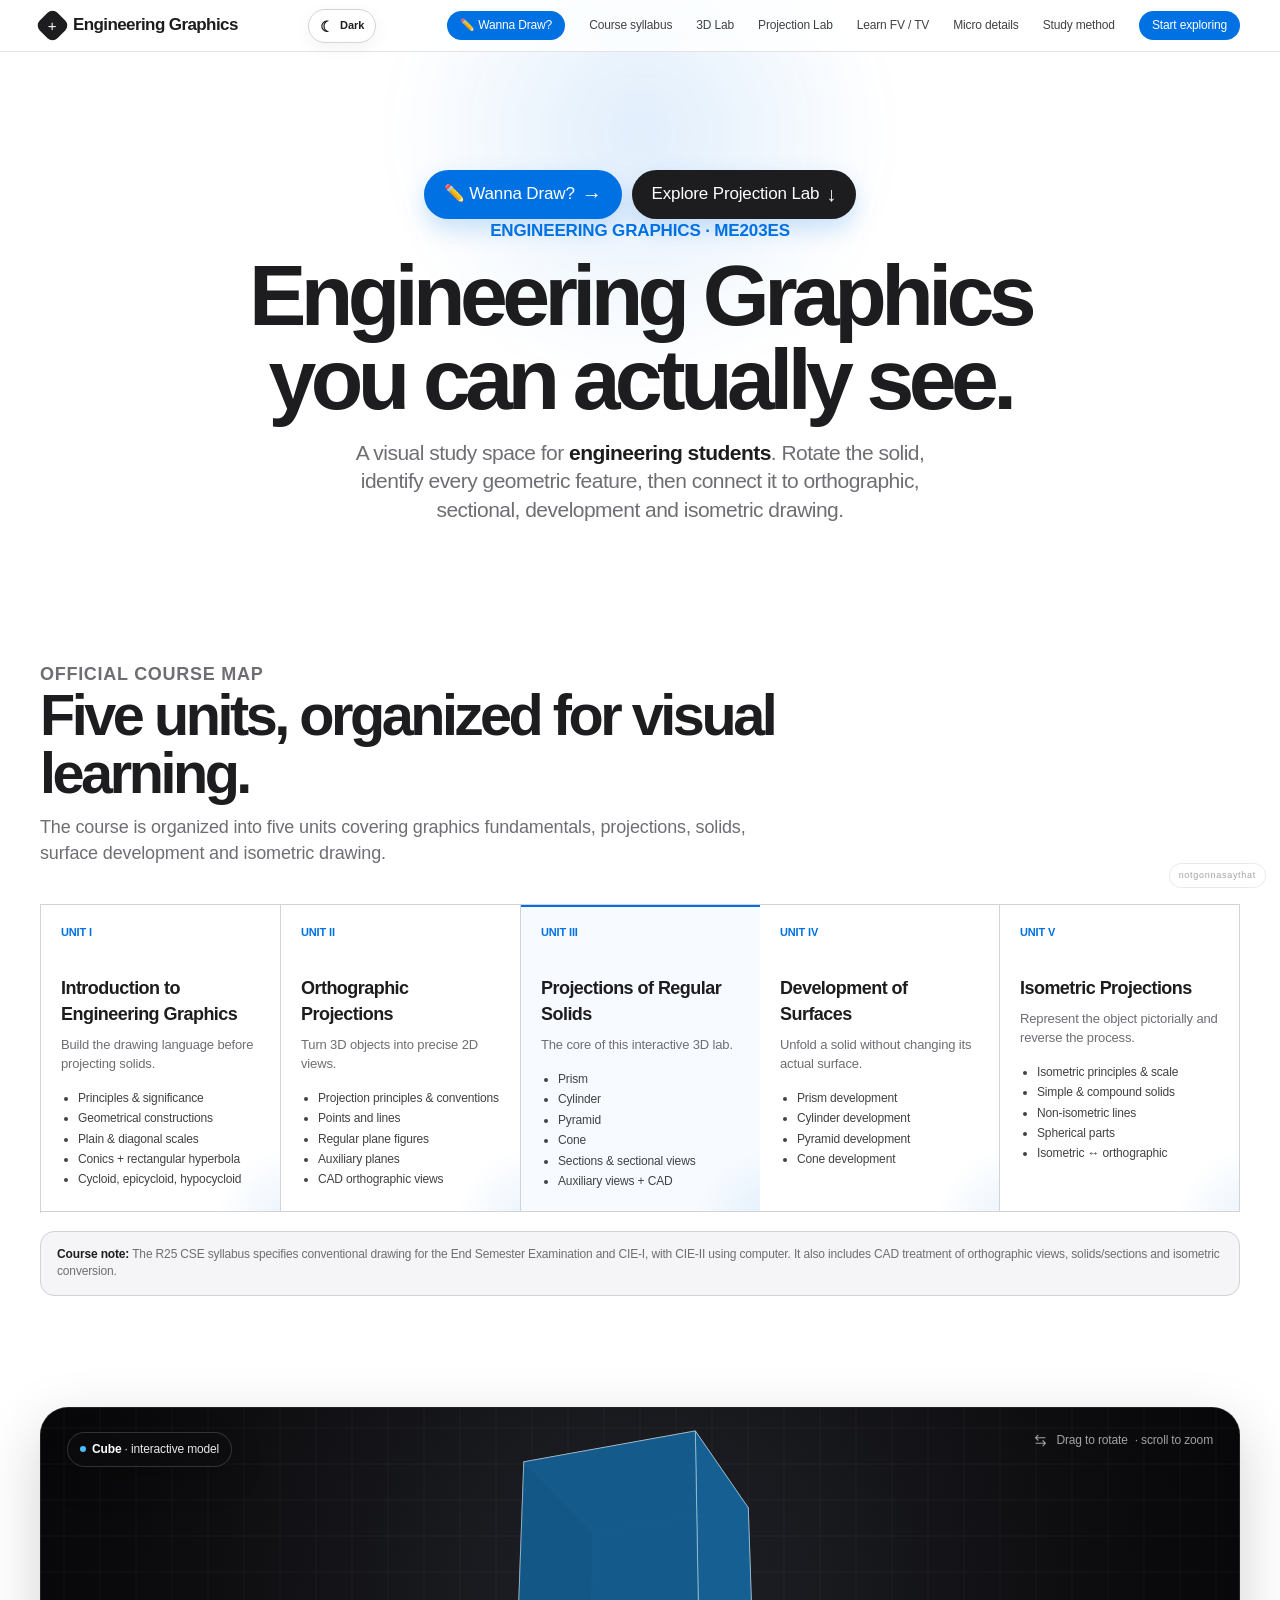
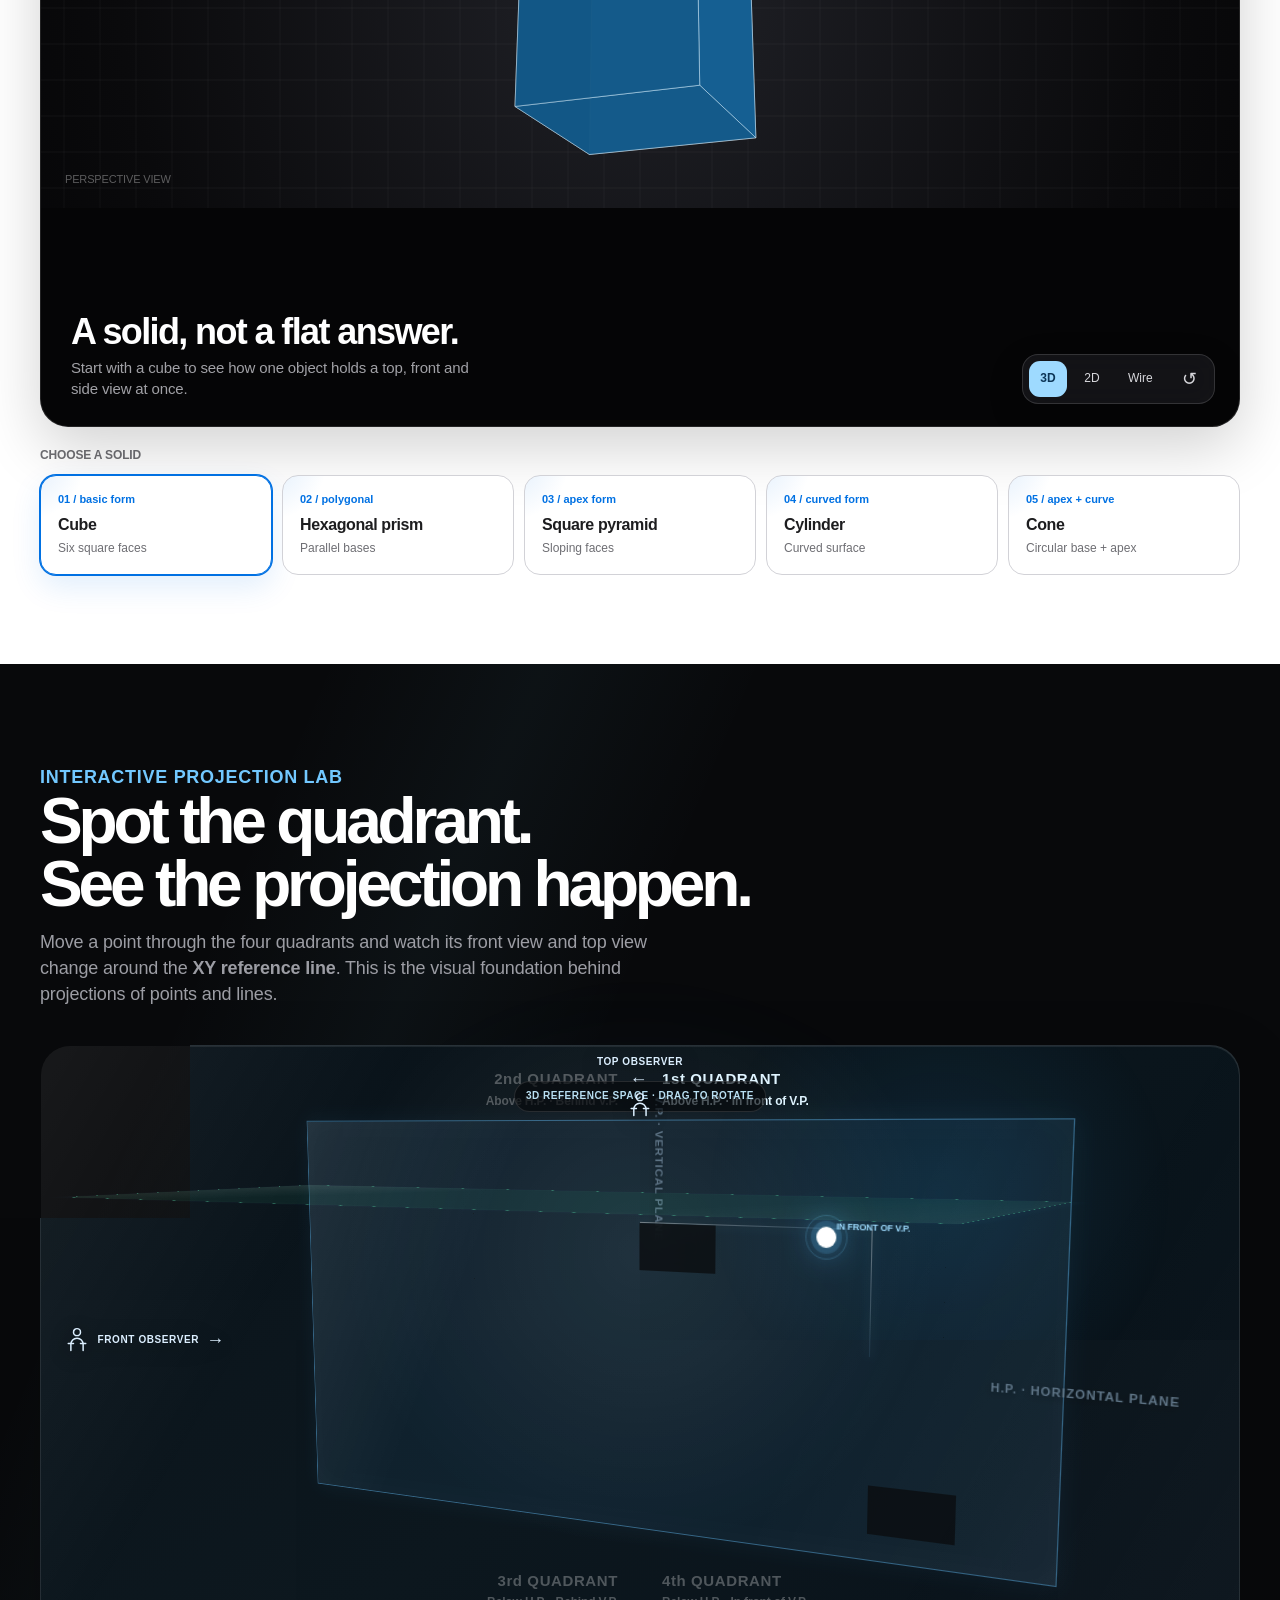
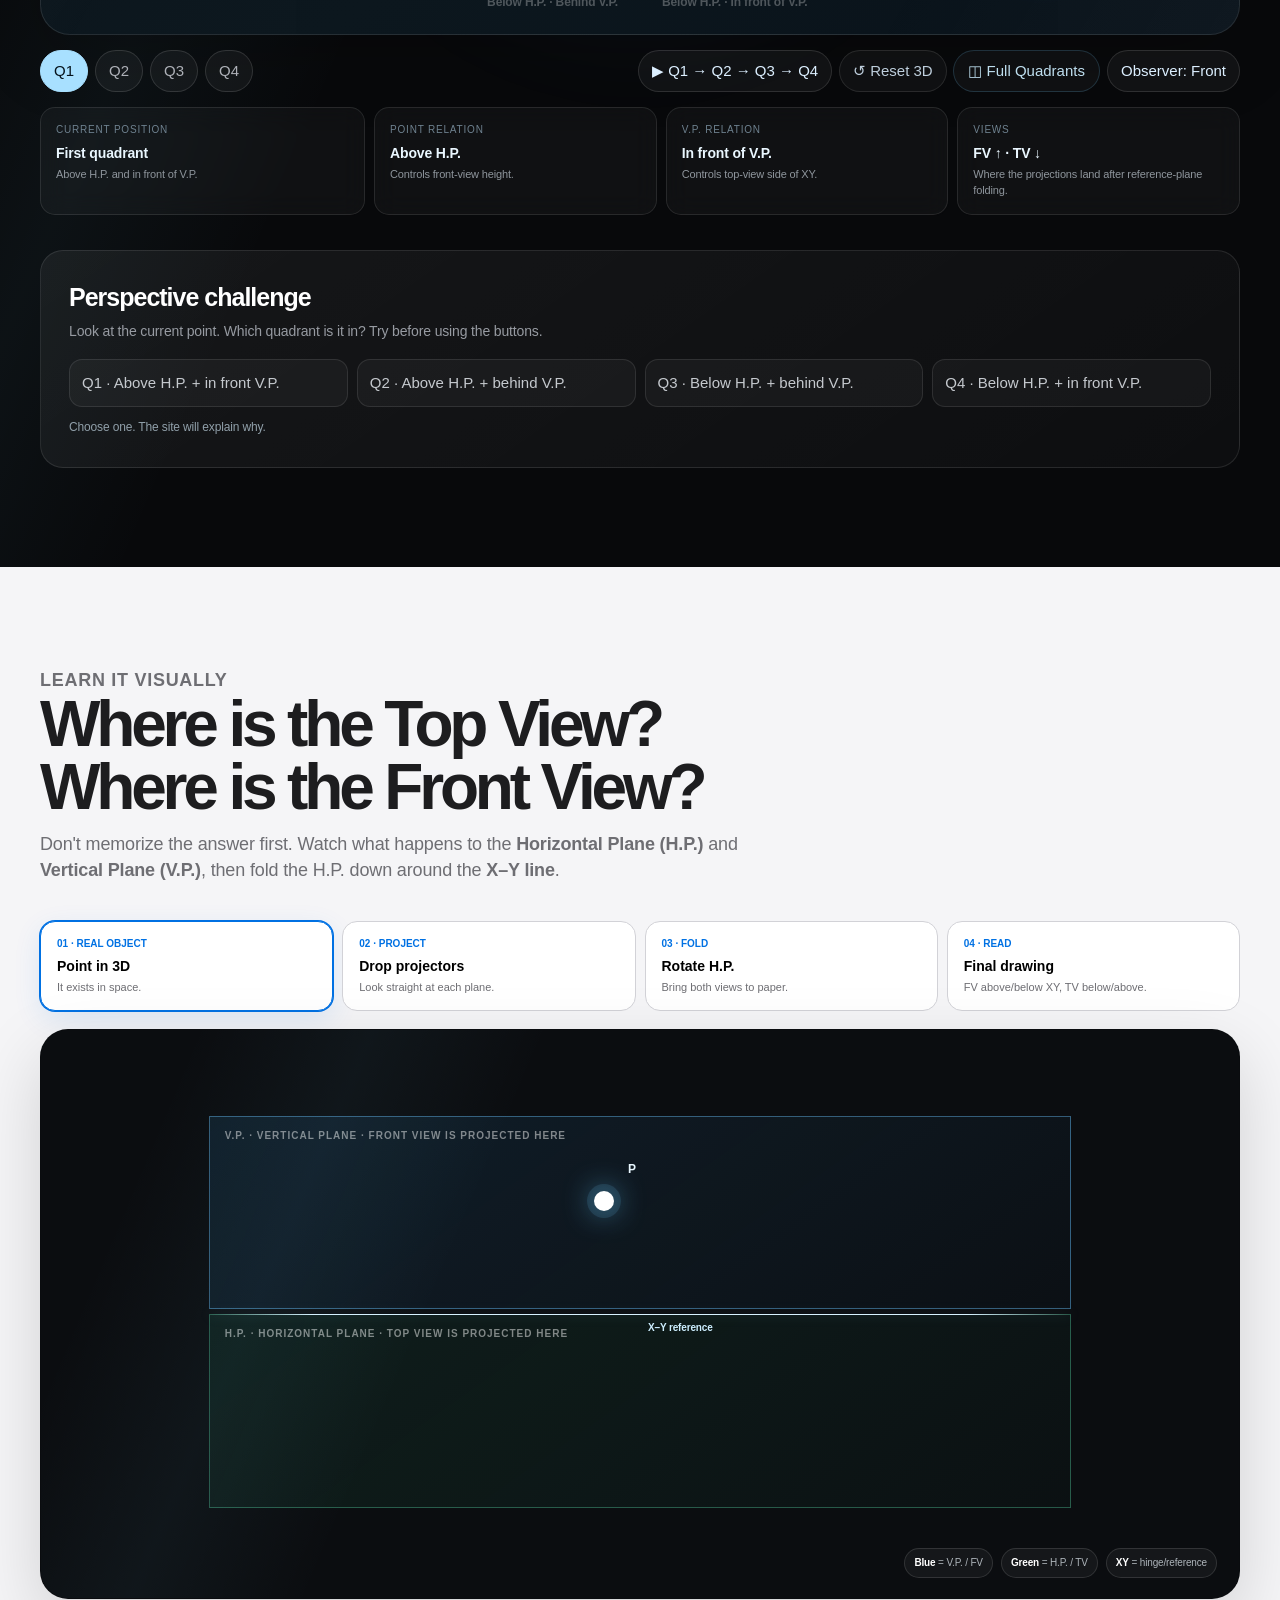
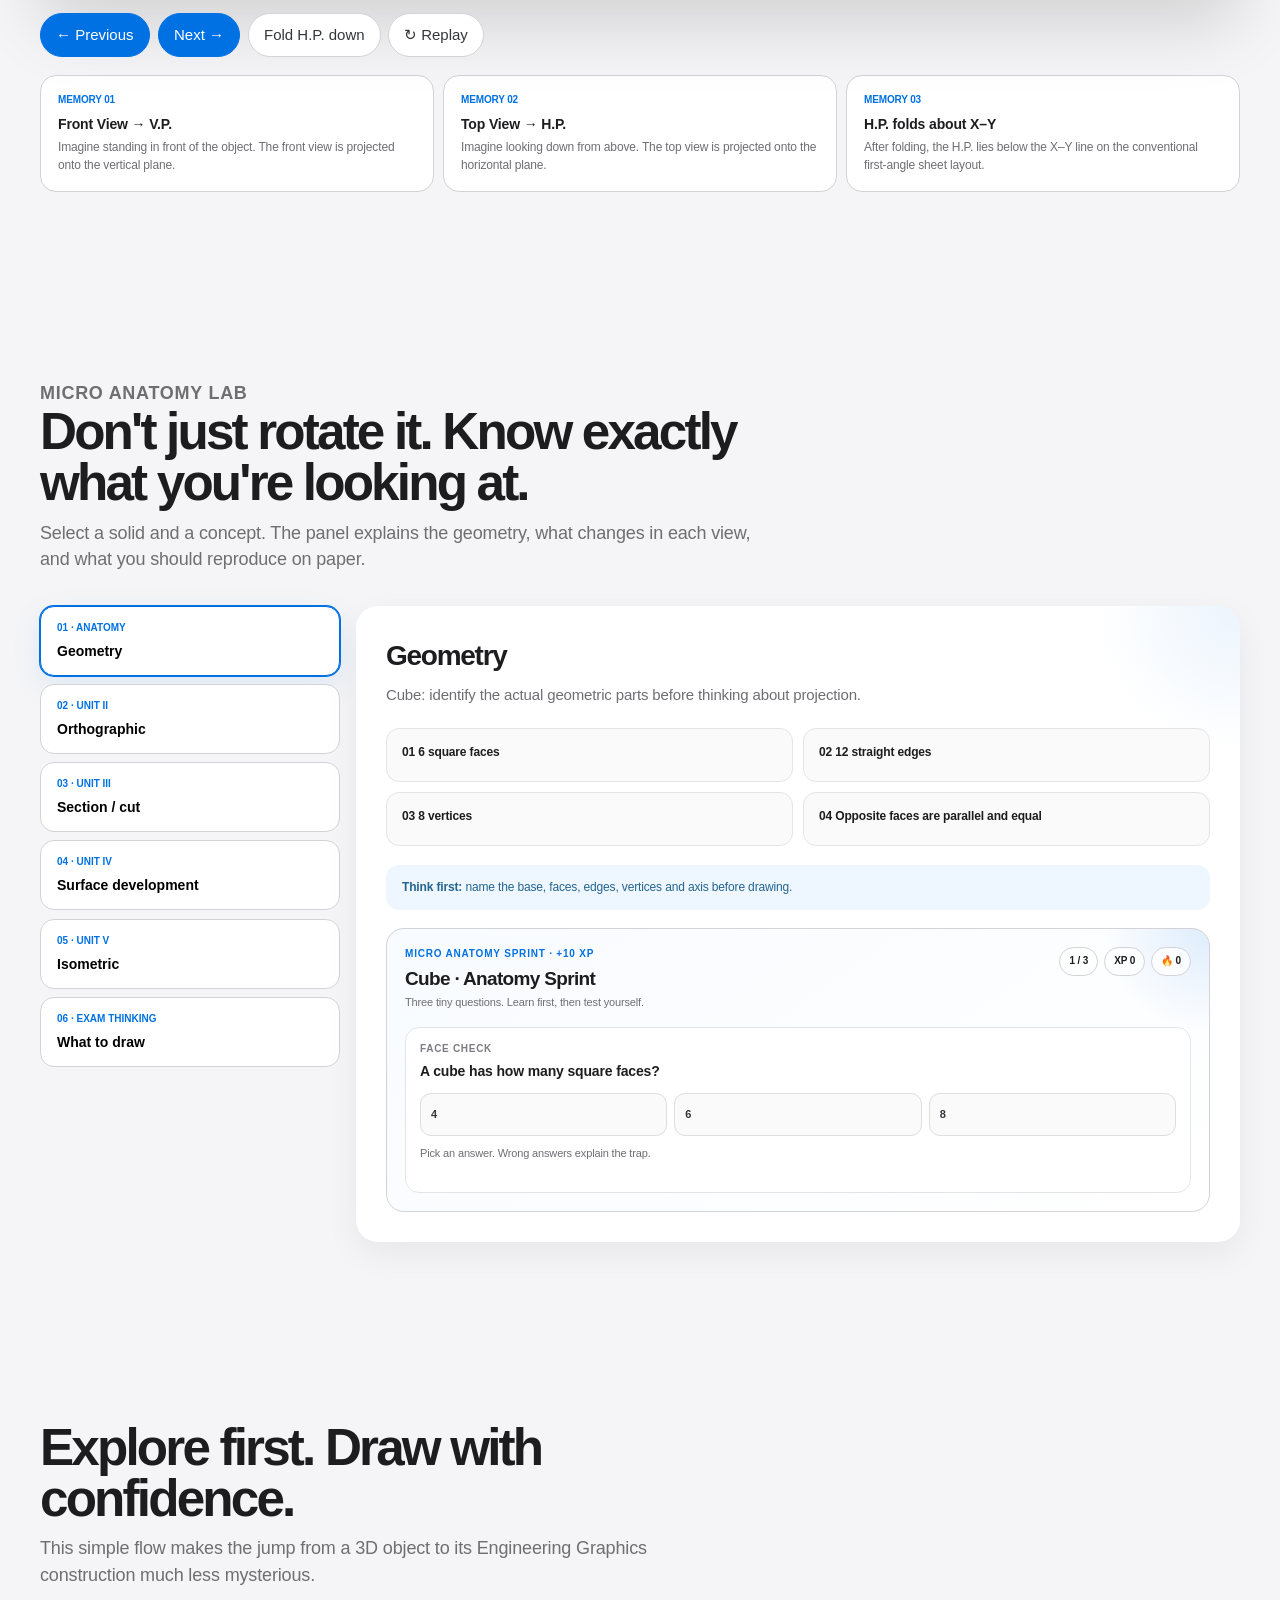
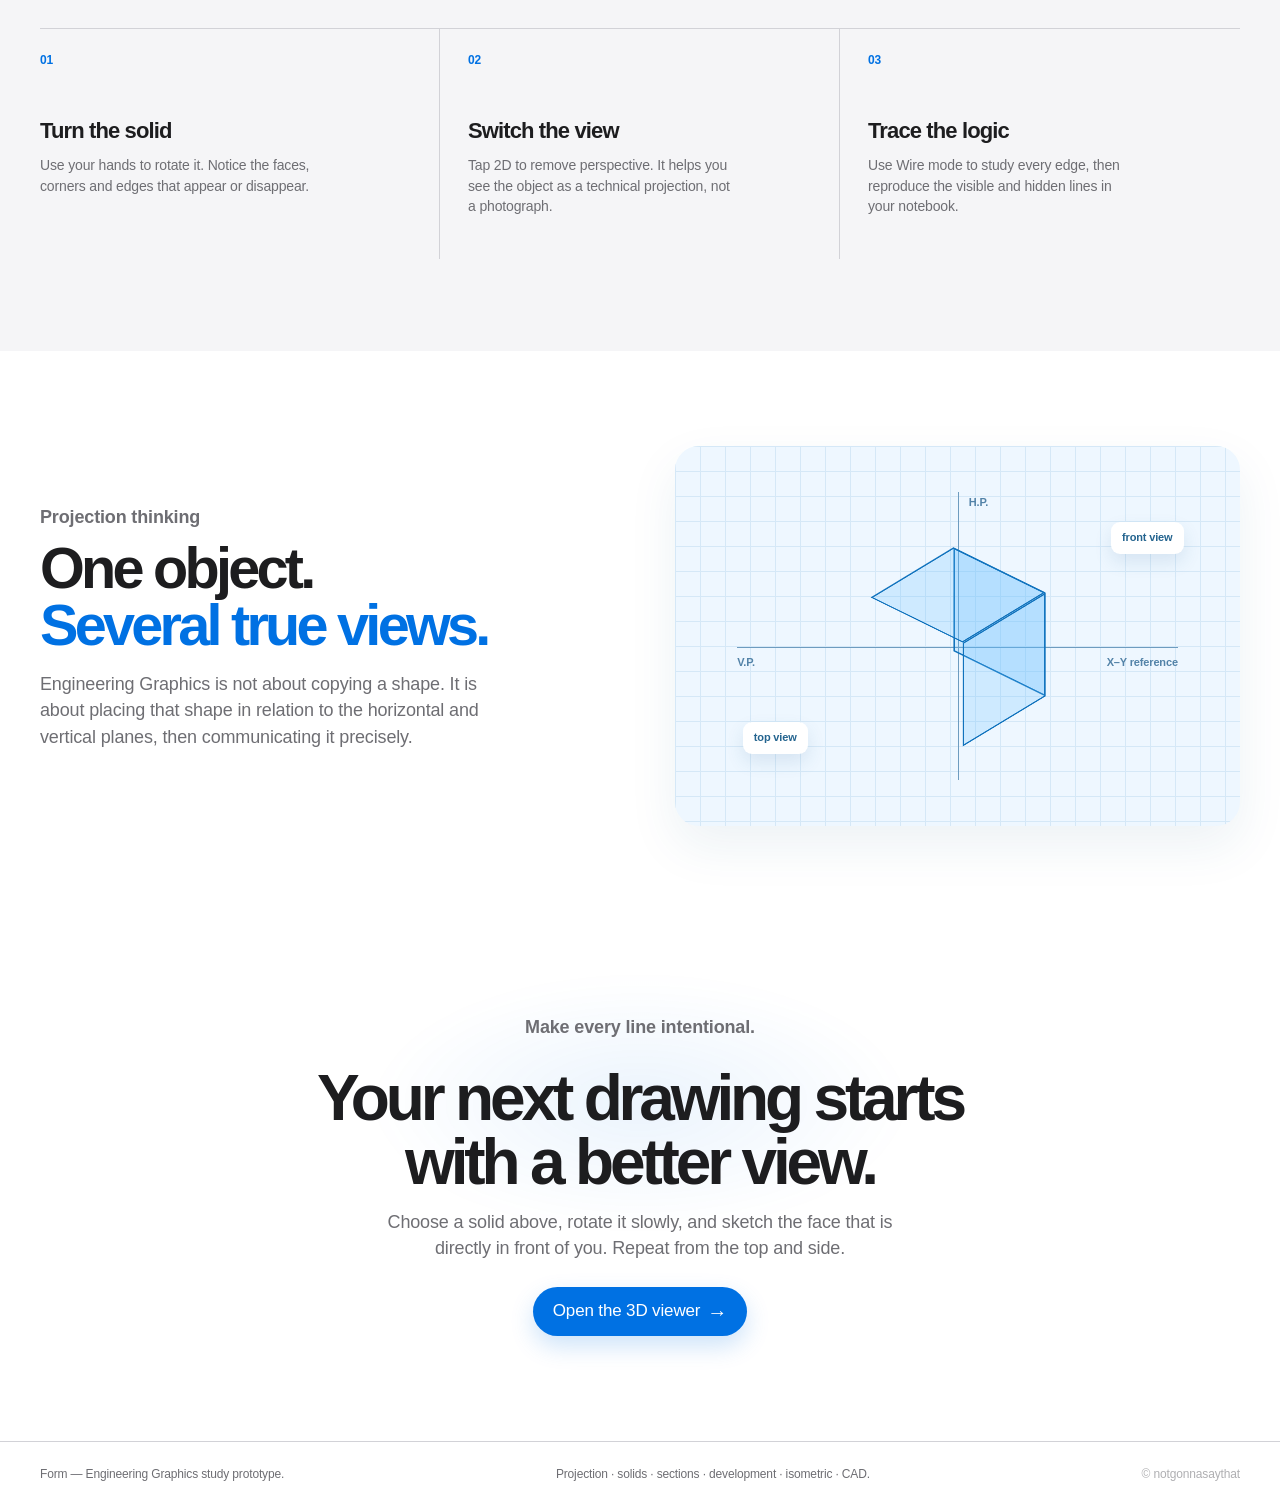
==== commit 7f05adcd: "Use absolute GitHub Pages URL for Wanna Draw" ====
--- a/index.html
+++ b/index.html
@@ -1240,11 +1240,11 @@
 </style>
 </head>
 <body>
-  <header class="nav"><nav class="shell nav-inner"><a class="brand" href="#top"><span class="brand-mark"><span>+</span></span>Engineering Graphics</a><div class="nav-actions"><button class="theme-toggle" id="themeToggle" type="button" aria-label="Switch to dark mode" title="Switch theme"><span class="theme-icon">☾</span><span class="theme-text">Dark</span></button></div><div class="nav-links" id="navLinks"><a class="nav-button" href="wanna-draw/index.html">✏️ Wanna Draw?</a><a href="#syllabus">Course syllabus</a><a href="#explore">3D Lab</a><a href="#projection-lab">Projection Lab</a><a href="#projection-explainer">Learn FV / TV</a><a href="#details">Micro details</a><a href="#learn">Study method</a><a class="nav-button" href="#explore">Start exploring</a></div></nav></header>
+  <header class="nav"><nav class="shell nav-inner"><a class="brand" href="#top"><span class="brand-mark"><span>+</span></span>Engineering Graphics</a><div class="nav-actions"><button class="theme-toggle" id="themeToggle" type="button" aria-label="Switch to dark mode" title="Switch theme"><span class="theme-icon">☾</span><span class="theme-text">Dark</span></button></div><div class="nav-links" id="navLinks"><a class="nav-button" href="https://notgonnasaythat.github.io/nope/wanna-draw/">✏️ Wanna Draw?</a><a href="#syllabus">Course syllabus</a><a href="#explore">3D Lab</a><a href="#projection-lab">Projection Lab</a><a href="#projection-explainer">Learn FV / TV</a><a href="#details">Micro details</a><a href="#learn">Study method</a><a class="nav-button" href="#explore">Start exploring</a></div></nav></header>
   <main id="top">
     <section class="shell intro">
       <div style="margin-top:26px;display:flex;justify-content:center;gap:10px;flex-wrap:wrap">
-        <a href="wanna-draw/index.html" class="button" style="text-decoration:none">✏️ Wanna Draw? <span>→</span></a>
+        <a href="https://notgonnasaythat.github.io/nope/wanna-draw/" class="button" style="text-decoration:none">✏️ Wanna Draw? <span>→</span></a>
         <a href="#projection-lab" class="button" style="text-decoration:none;background:#1d1d1f">Explore Projection Lab <span>↓</span></a>
       </div><p class="eyebrow">ENGINEERING GRAPHICS · ME203ES</p><h1>Engineering Graphics<br>you can actually see.</h1><p class="intro-copy">A visual study space for <b>engineering students</b>. Rotate the solid, identify every geometric feature, then connect it to orthographic, sectional, development and isometric drawing.</p></section>
 
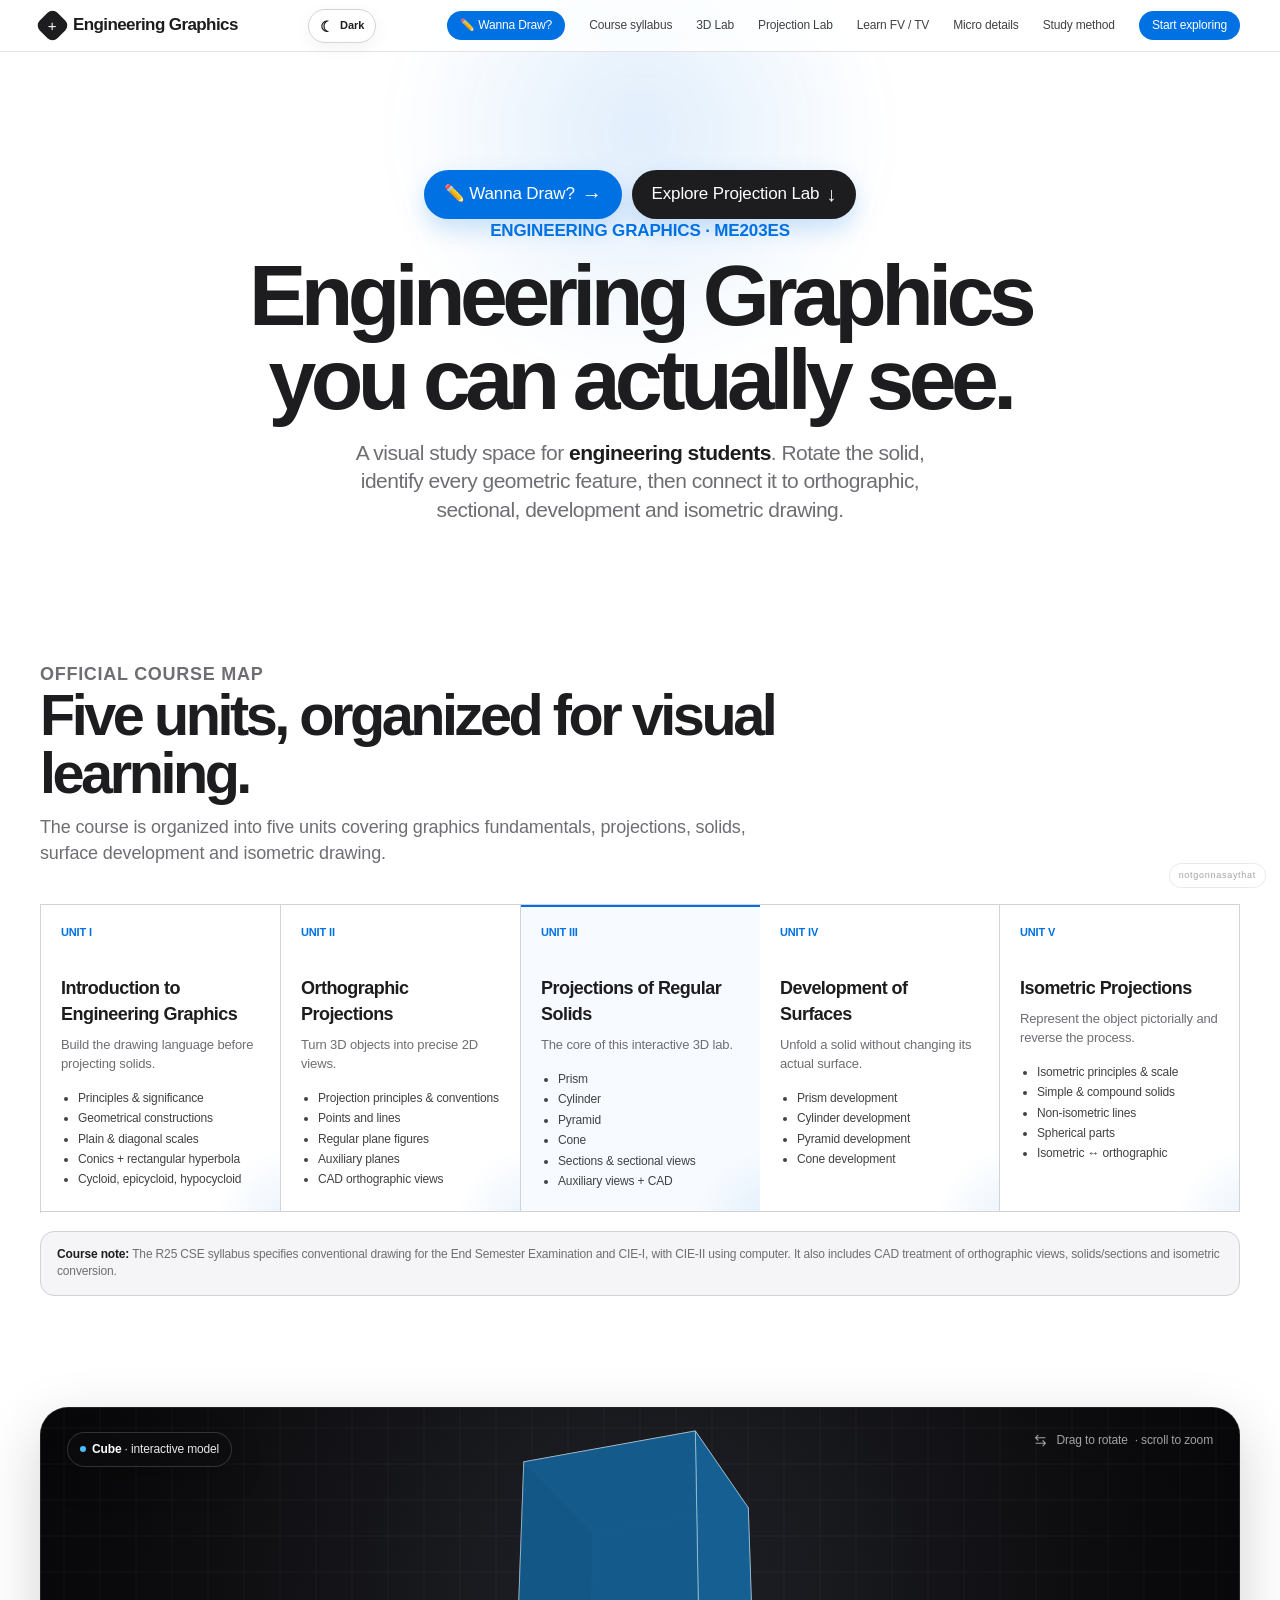
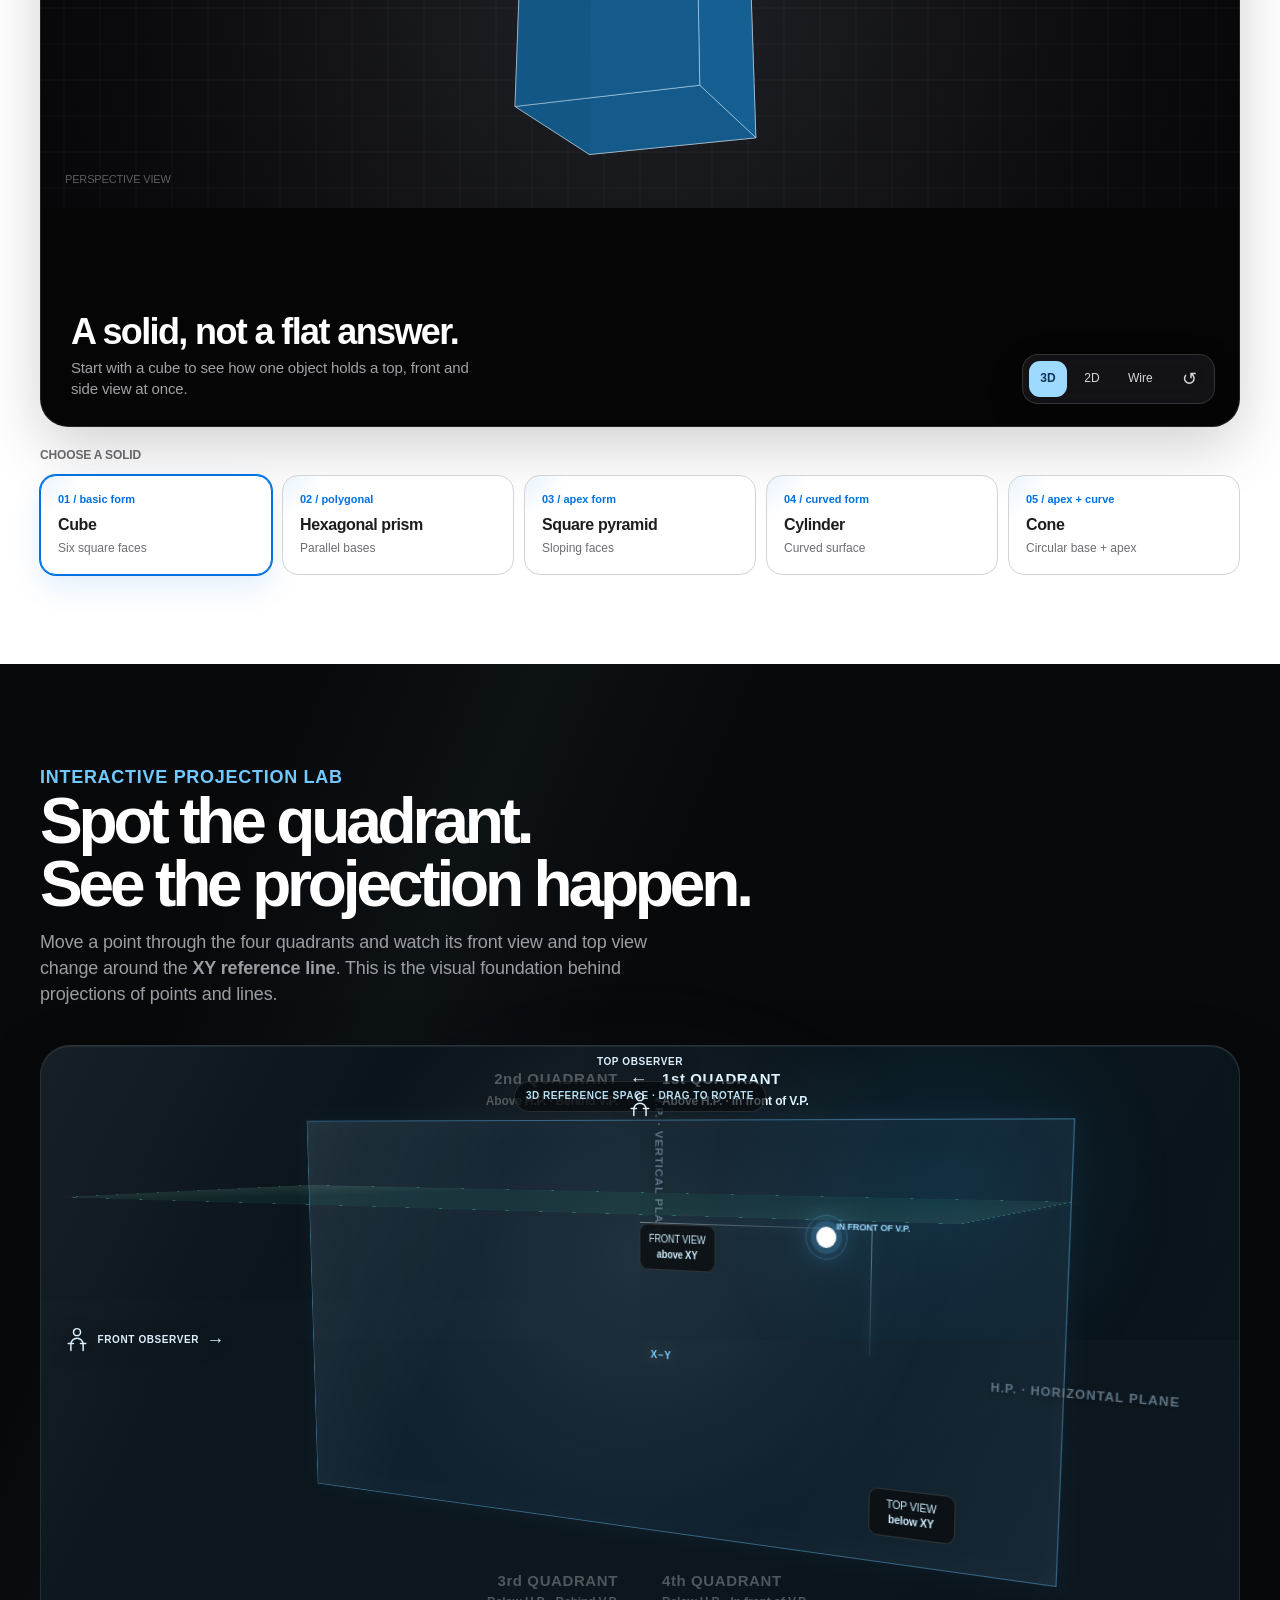
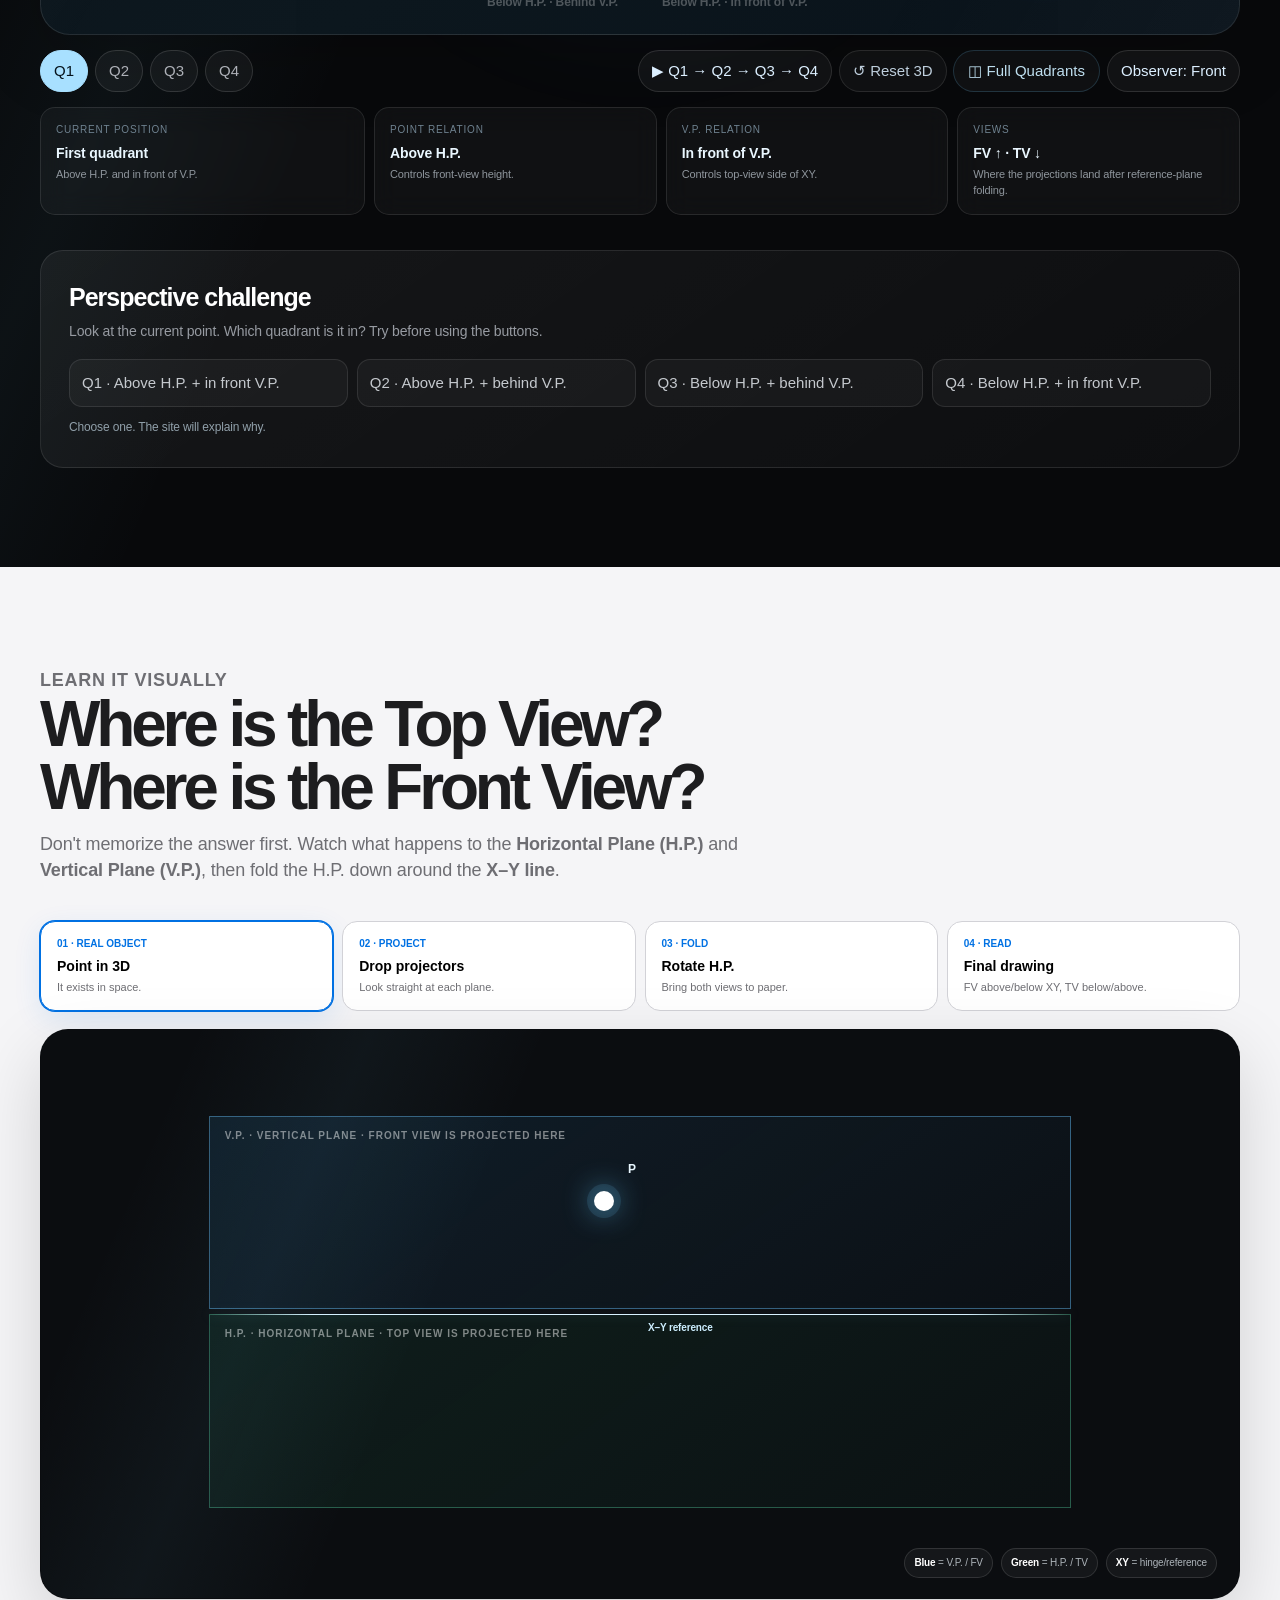
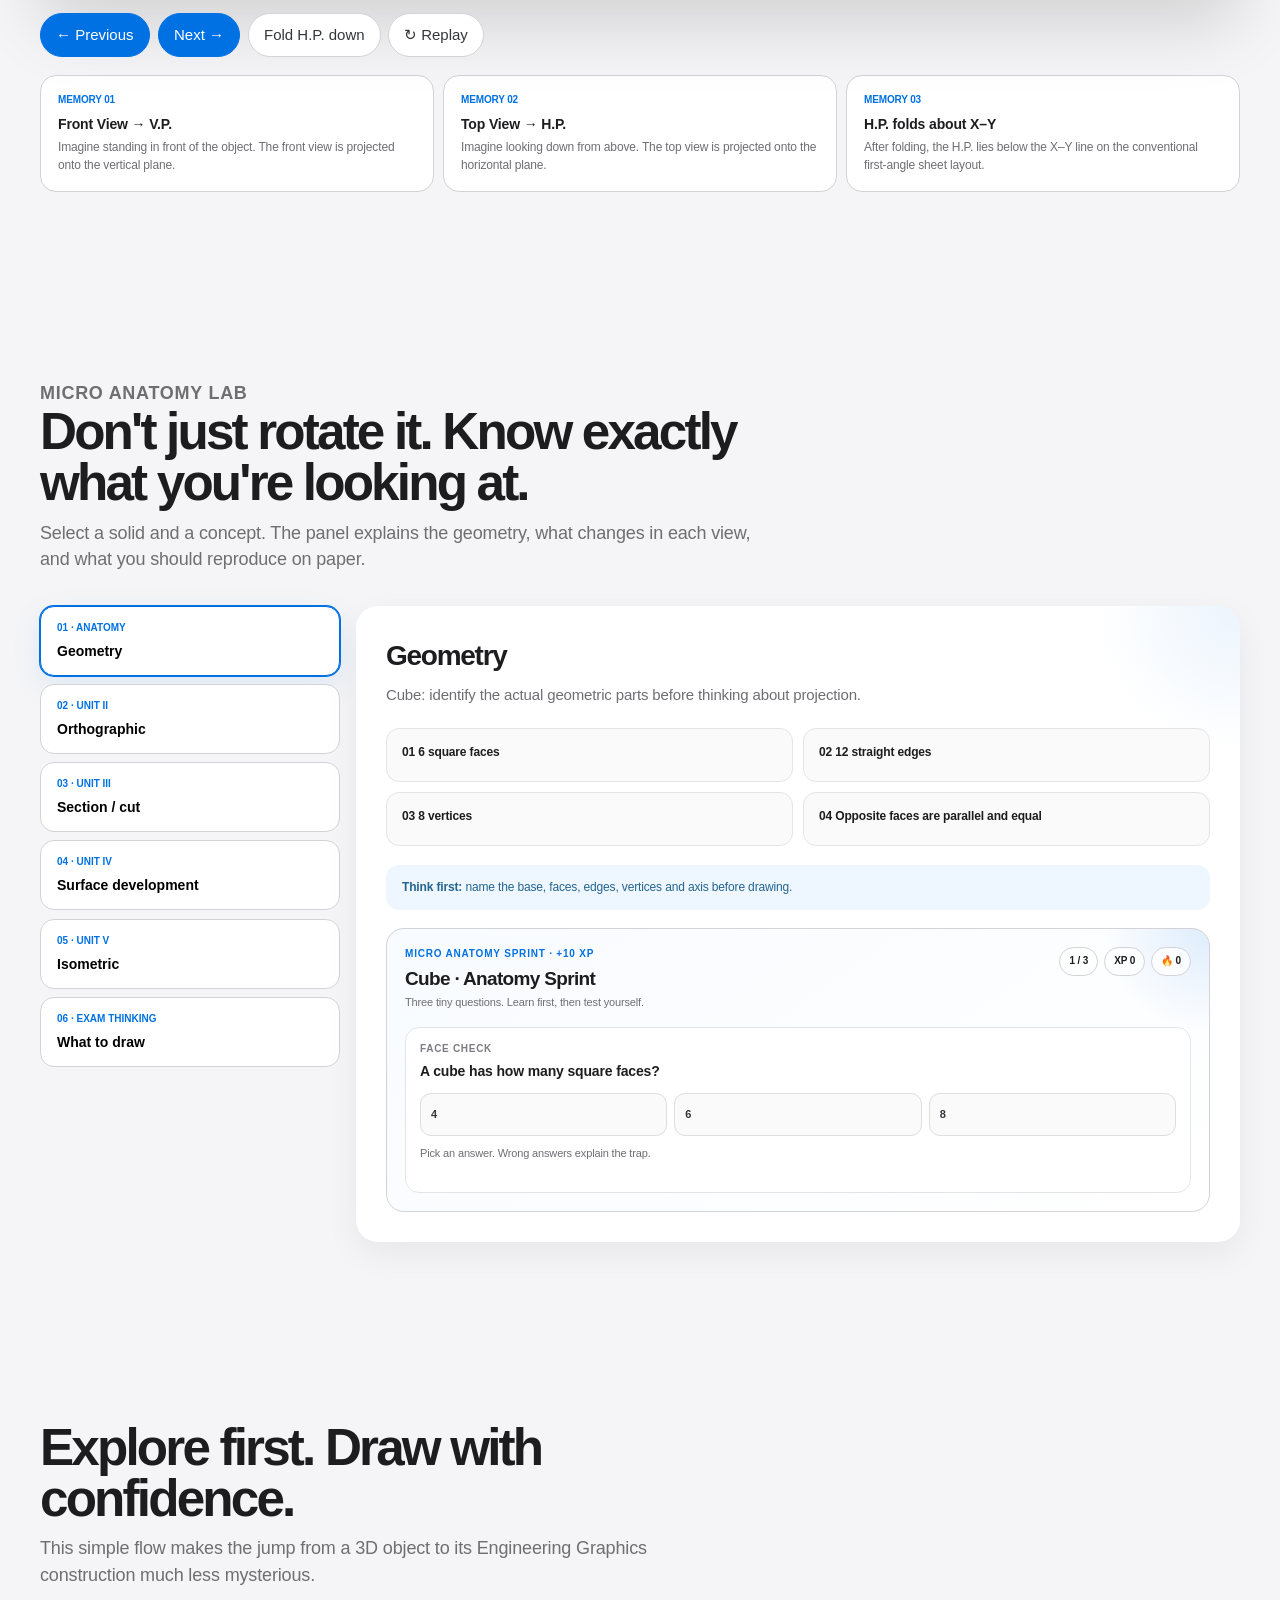
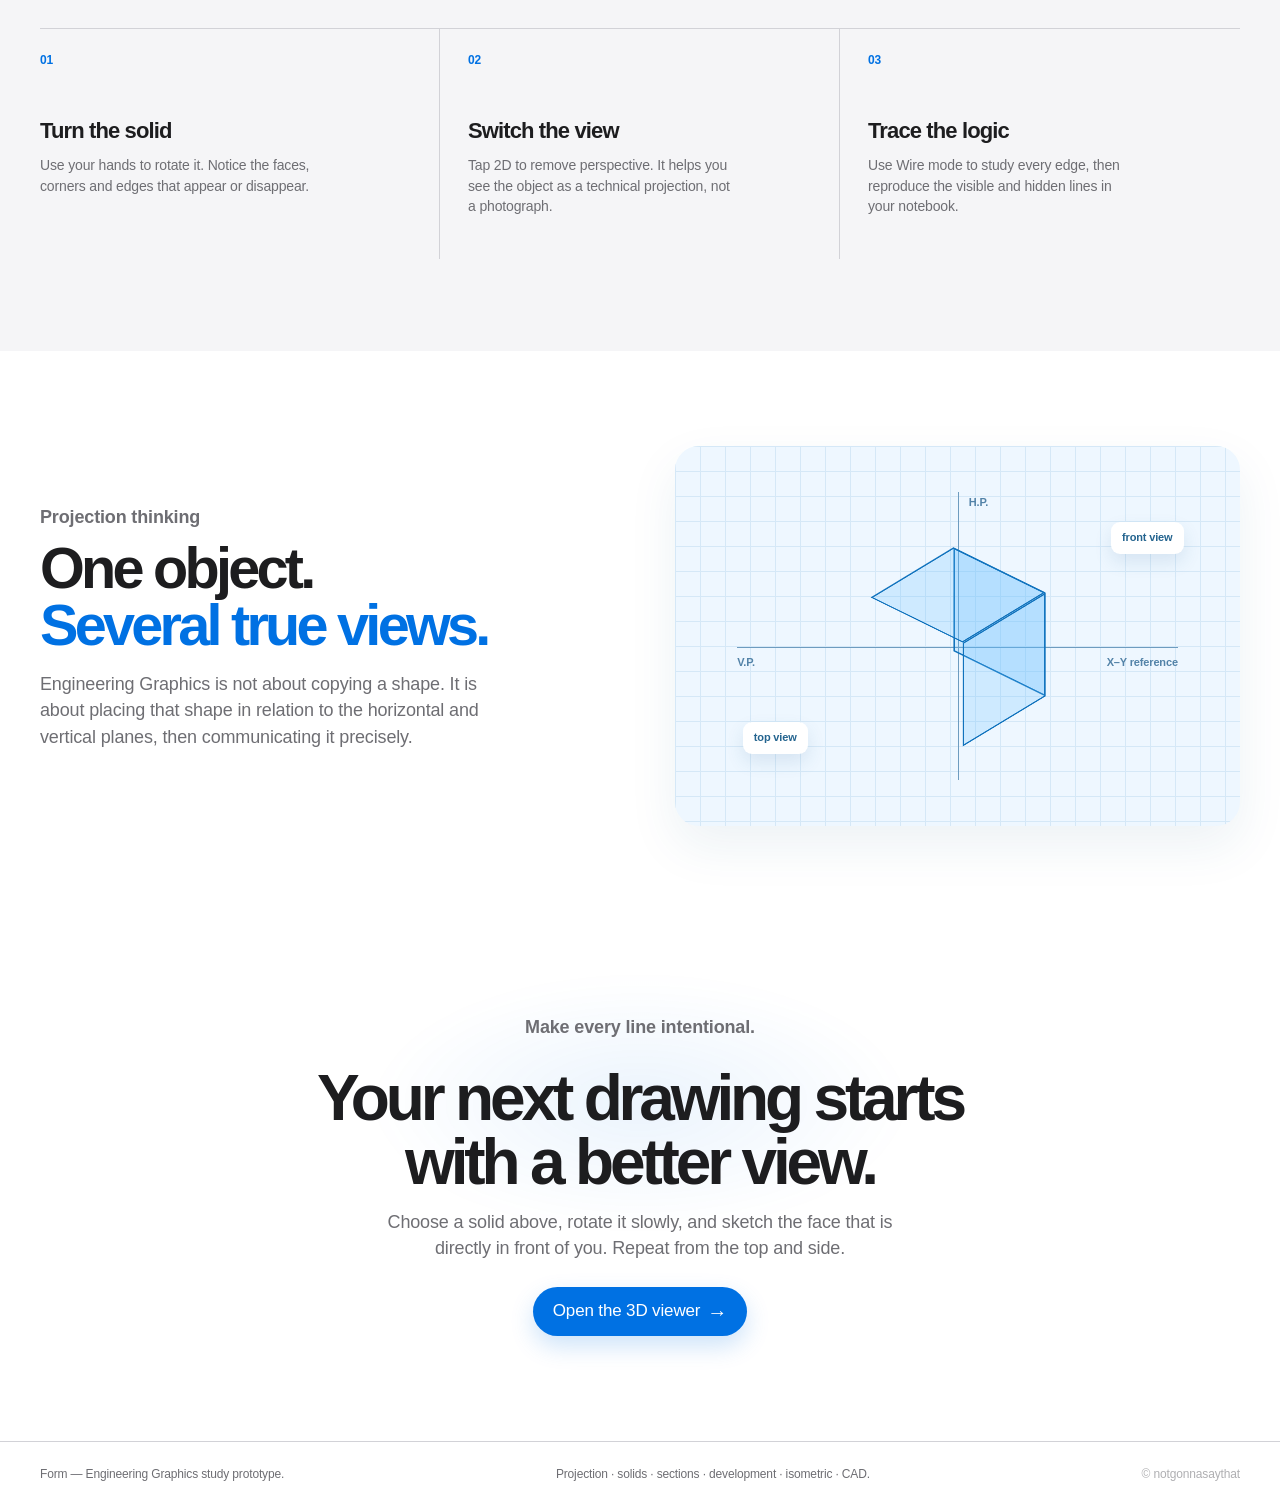
==== commit ac33fb34: "Point Wanna Draw to project Pages path" ====
--- a/index.html
+++ b/index.html
@@ -1240,11 +1240,11 @@
 </style>
 </head>
 <body>
-  <header class="nav"><nav class="shell nav-inner"><a class="brand" href="#top"><span class="brand-mark"><span>+</span></span>Engineering Graphics</a><div class="nav-actions"><button class="theme-toggle" id="themeToggle" type="button" aria-label="Switch to dark mode" title="Switch theme"><span class="theme-icon">☾</span><span class="theme-text">Dark</span></button></div><div class="nav-links" id="navLinks"><a class="nav-button" href="https://notgonnasaythat.github.io/nope/wanna-draw/">✏️ Wanna Draw?</a><a href="#syllabus">Course syllabus</a><a href="#explore">3D Lab</a><a href="#projection-lab">Projection Lab</a><a href="#projection-explainer">Learn FV / TV</a><a href="#details">Micro details</a><a href="#learn">Study method</a><a class="nav-button" href="#explore">Start exploring</a></div></nav></header>
+  <header class="nav"><nav class="shell nav-inner"><a class="brand" href="#top"><span class="brand-mark"><span>+</span></span>Engineering Graphics</a><div class="nav-actions"><button class="theme-toggle" id="themeToggle" type="button" aria-label="Switch to dark mode" title="Switch theme"><span class="theme-icon">☾</span><span class="theme-text">Dark</span></button></div><div class="nav-links" id="navLinks"><a class="nav-button" href="/nope/wanna-draw/">✏️ Wanna Draw?</a><a href="#syllabus">Course syllabus</a><a href="#explore">3D Lab</a><a href="#projection-lab">Projection Lab</a><a href="#projection-explainer">Learn FV / TV</a><a href="#details">Micro details</a><a href="#learn">Study method</a><a class="nav-button" href="#explore">Start exploring</a></div></nav></header>
   <main id="top">
     <section class="shell intro">
       <div style="margin-top:26px;display:flex;justify-content:center;gap:10px;flex-wrap:wrap">
-        <a href="https://notgonnasaythat.github.io/nope/wanna-draw/" class="button" style="text-decoration:none">✏️ Wanna Draw? <span>→</span></a>
+        <a href="/nope/wanna-draw/" class="button" style="text-decoration:none">✏️ Wanna Draw? <span>→</span></a>
         <a href="#projection-lab" class="button" style="text-decoration:none;background:#1d1d1f">Explore Projection Lab <span>↓</span></a>
       </div><p class="eyebrow">ENGINEERING GRAPHICS · ME203ES</p><h1>Engineering Graphics<br>you can actually see.</h1><p class="intro-copy">A visual study space for <b>engineering students</b>. Rotate the solid, identify every geometric feature, then connect it to orthographic, sectional, development and isometric drawing.</p></section>
 
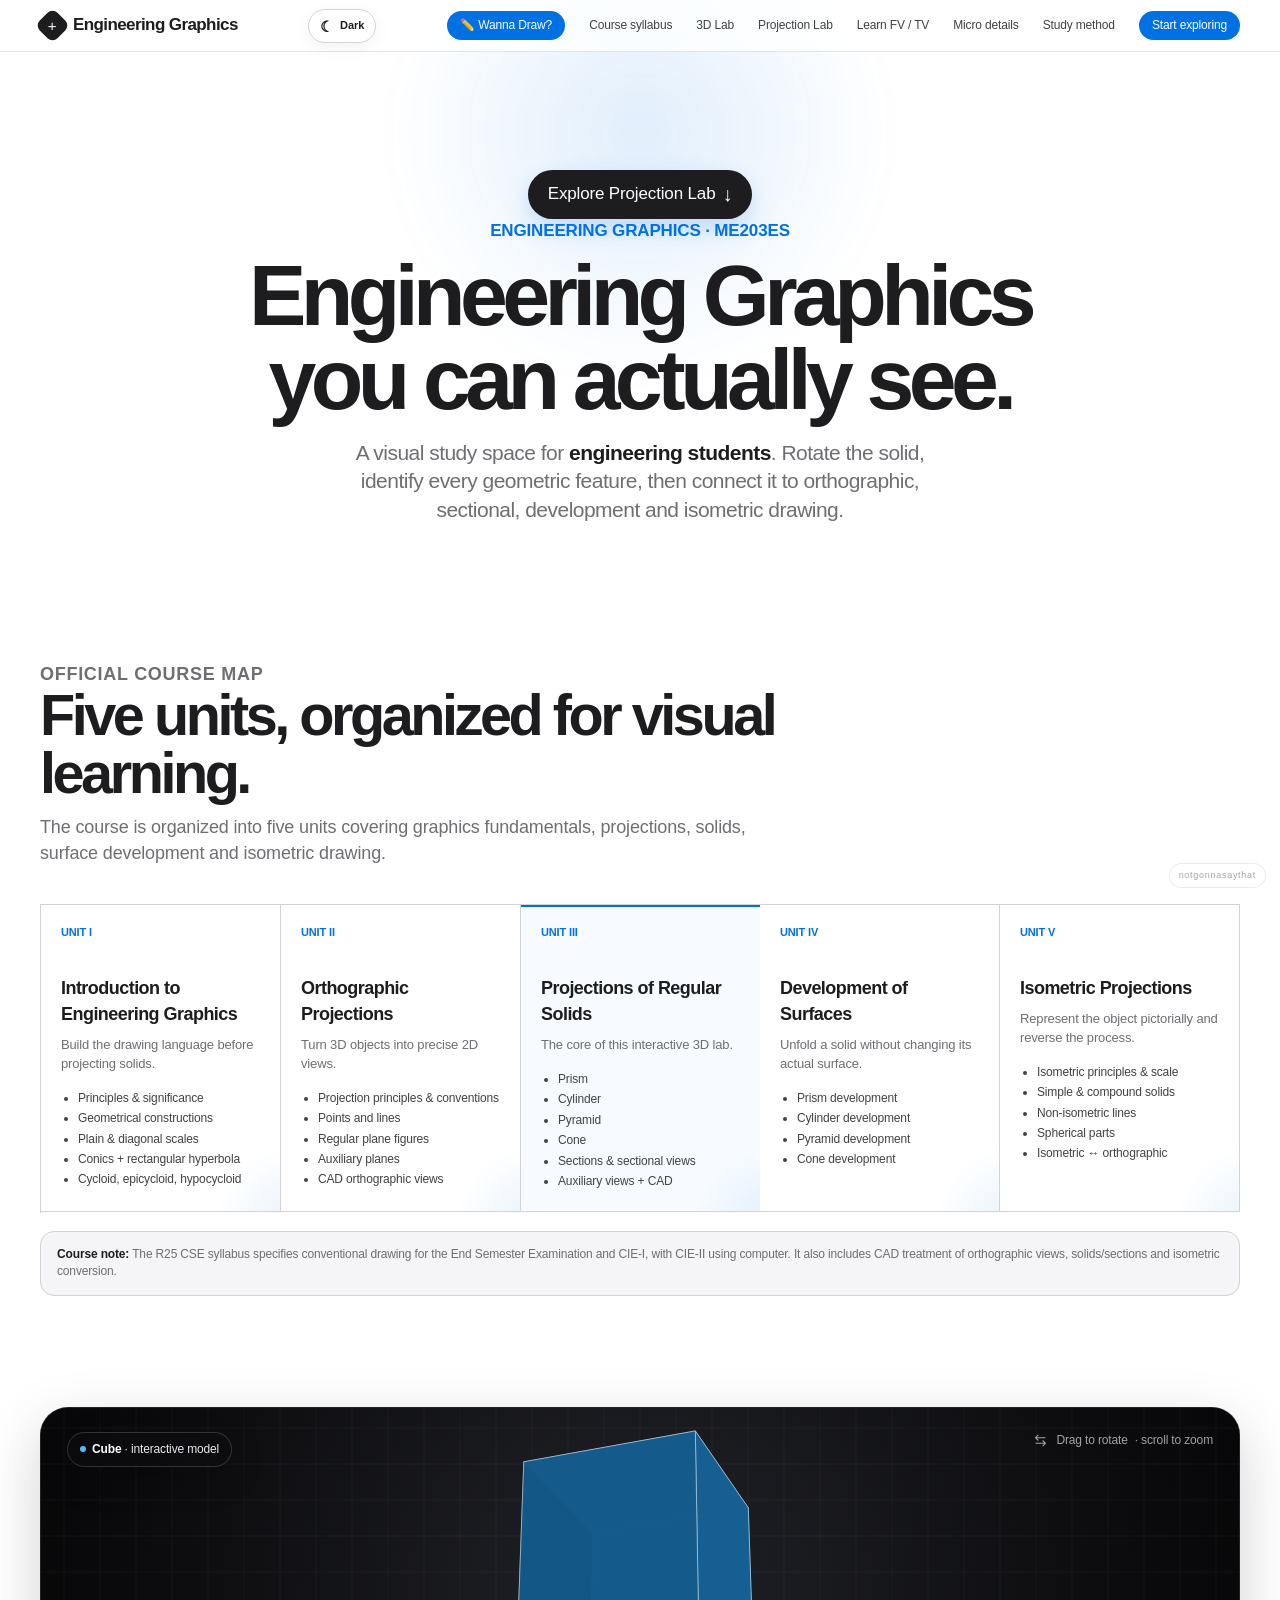
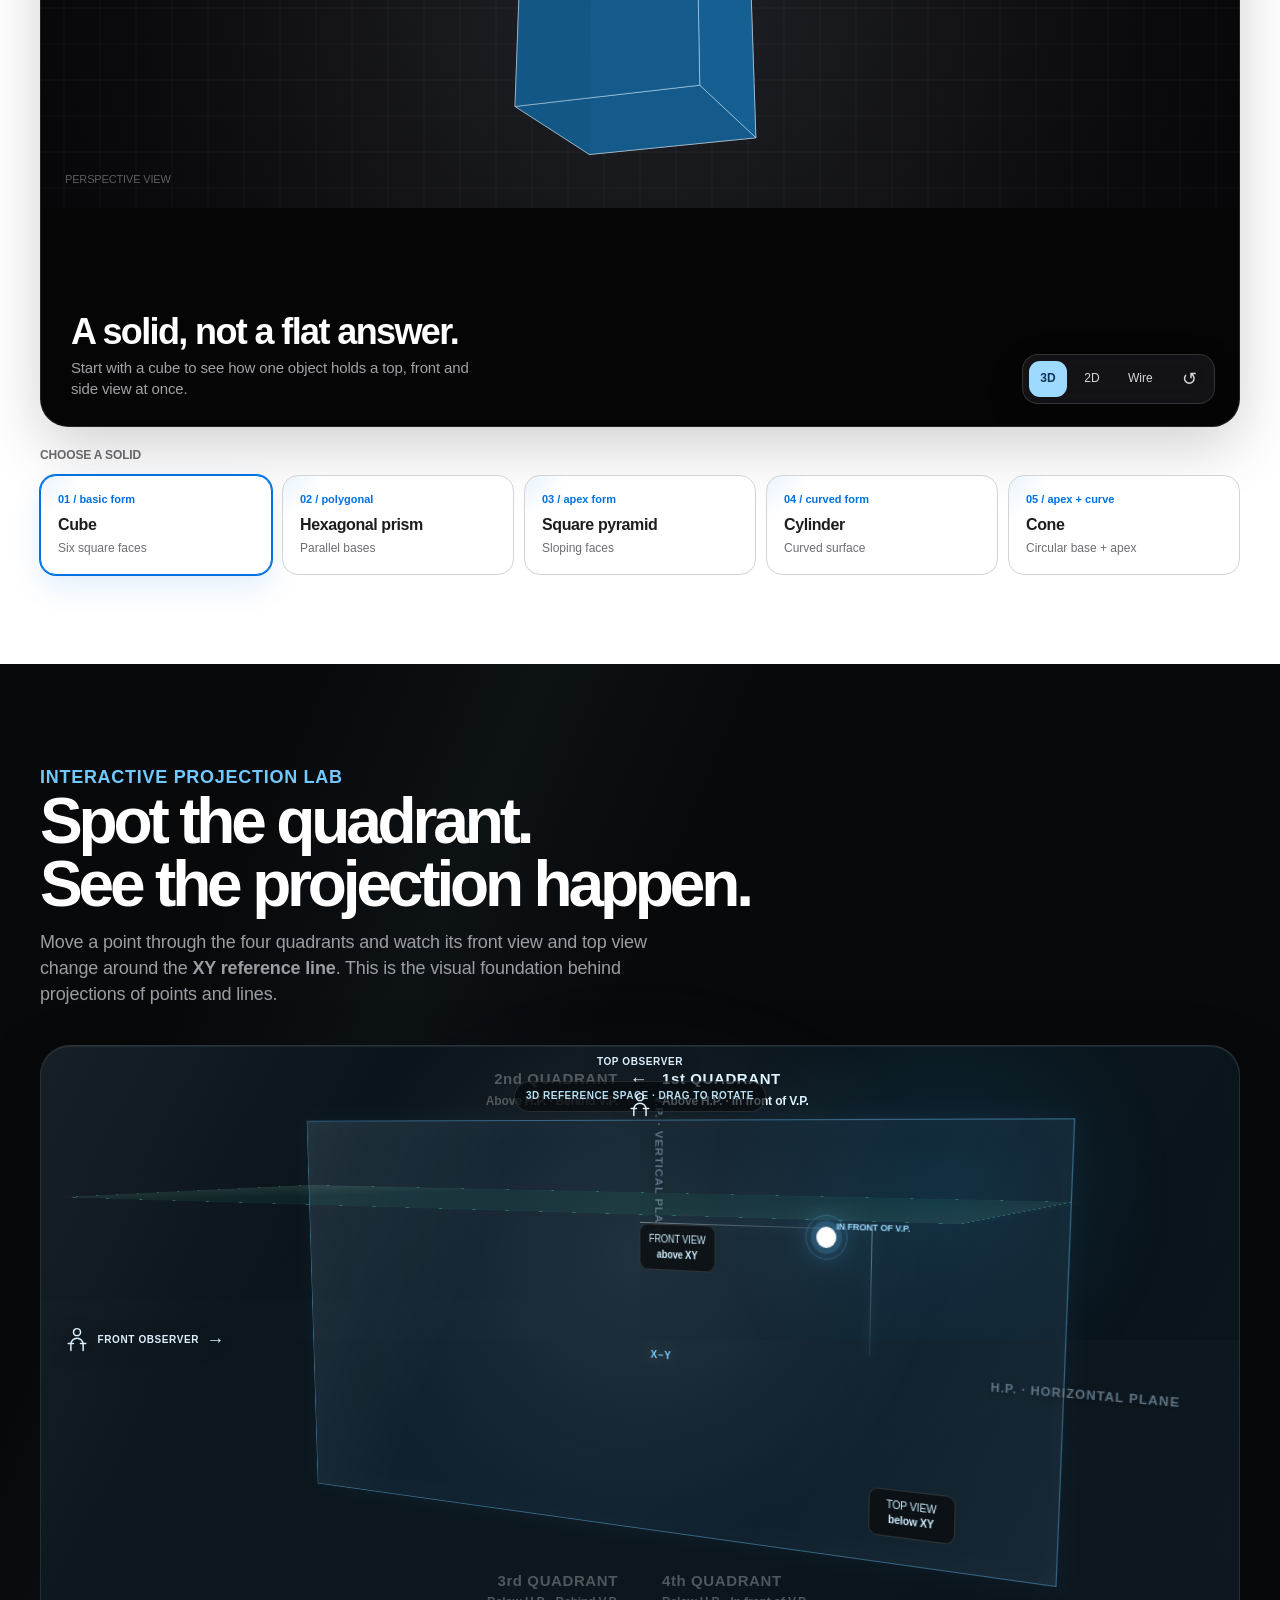
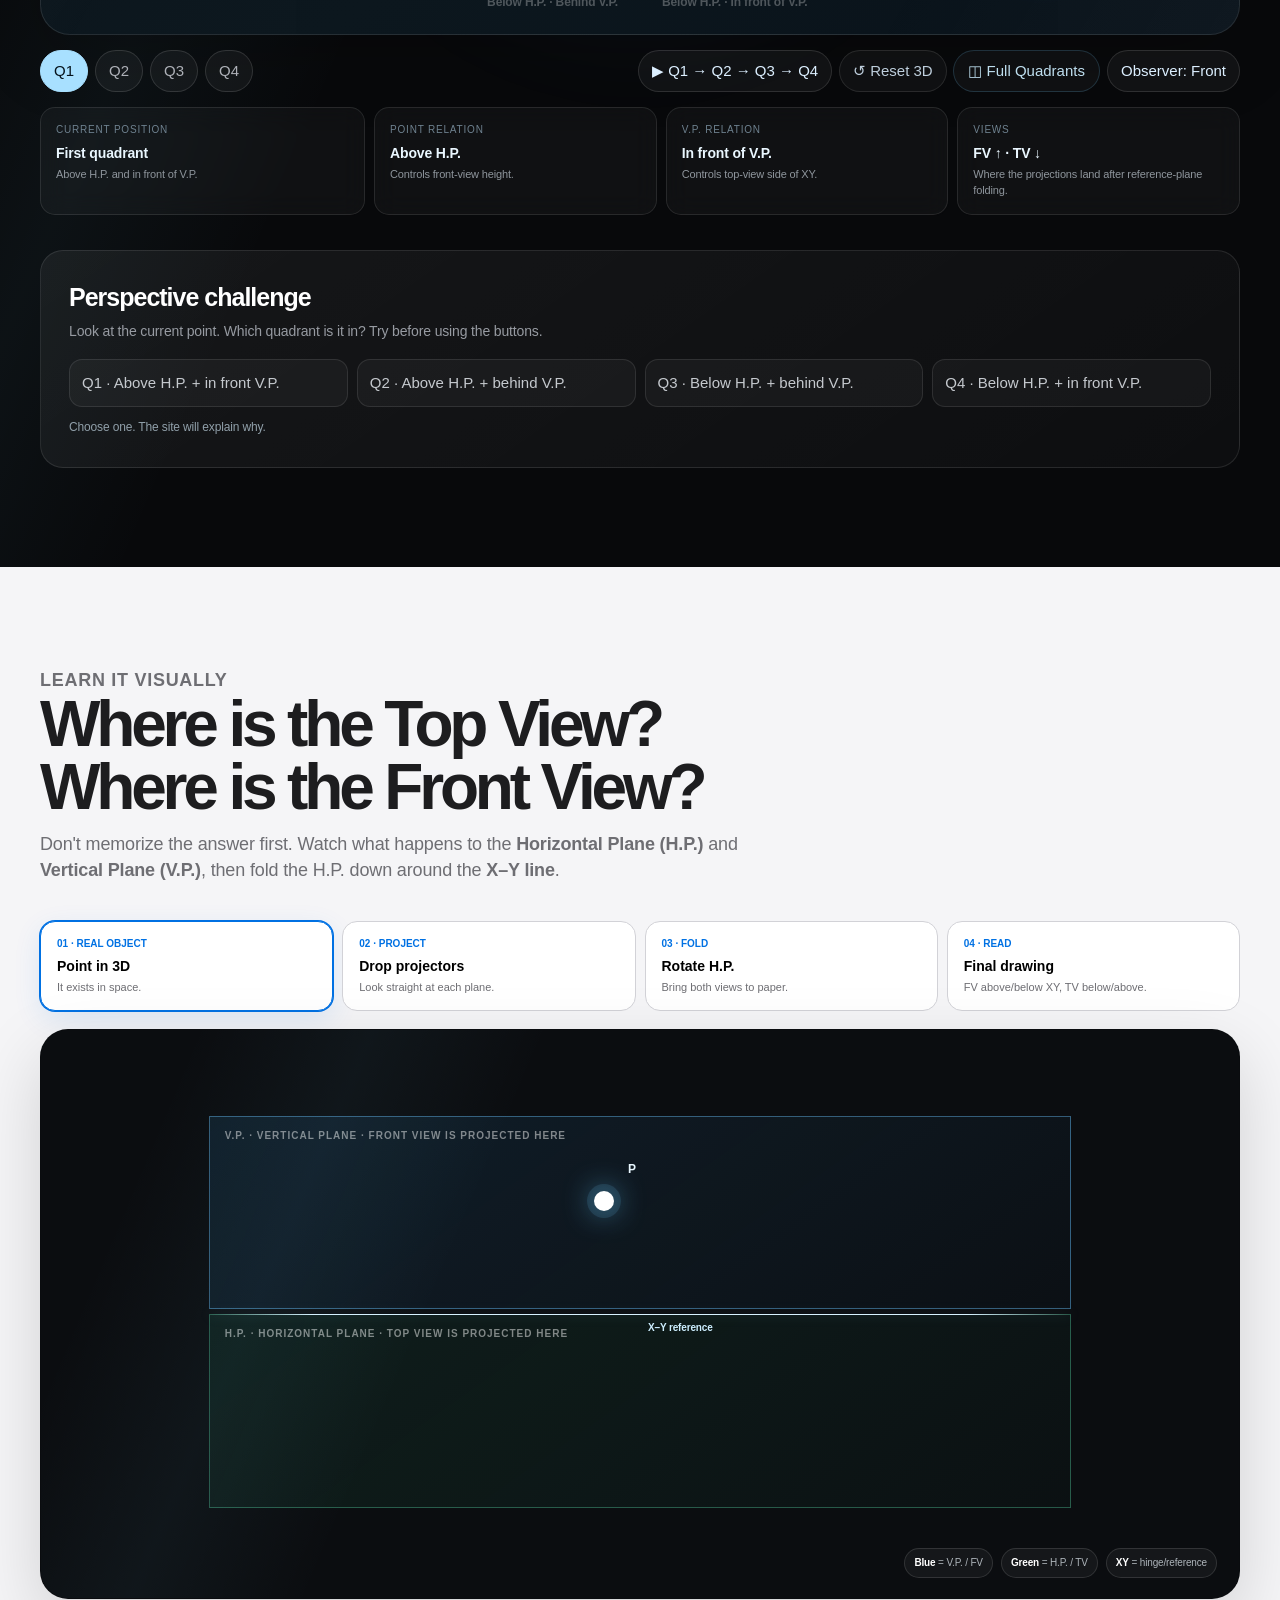
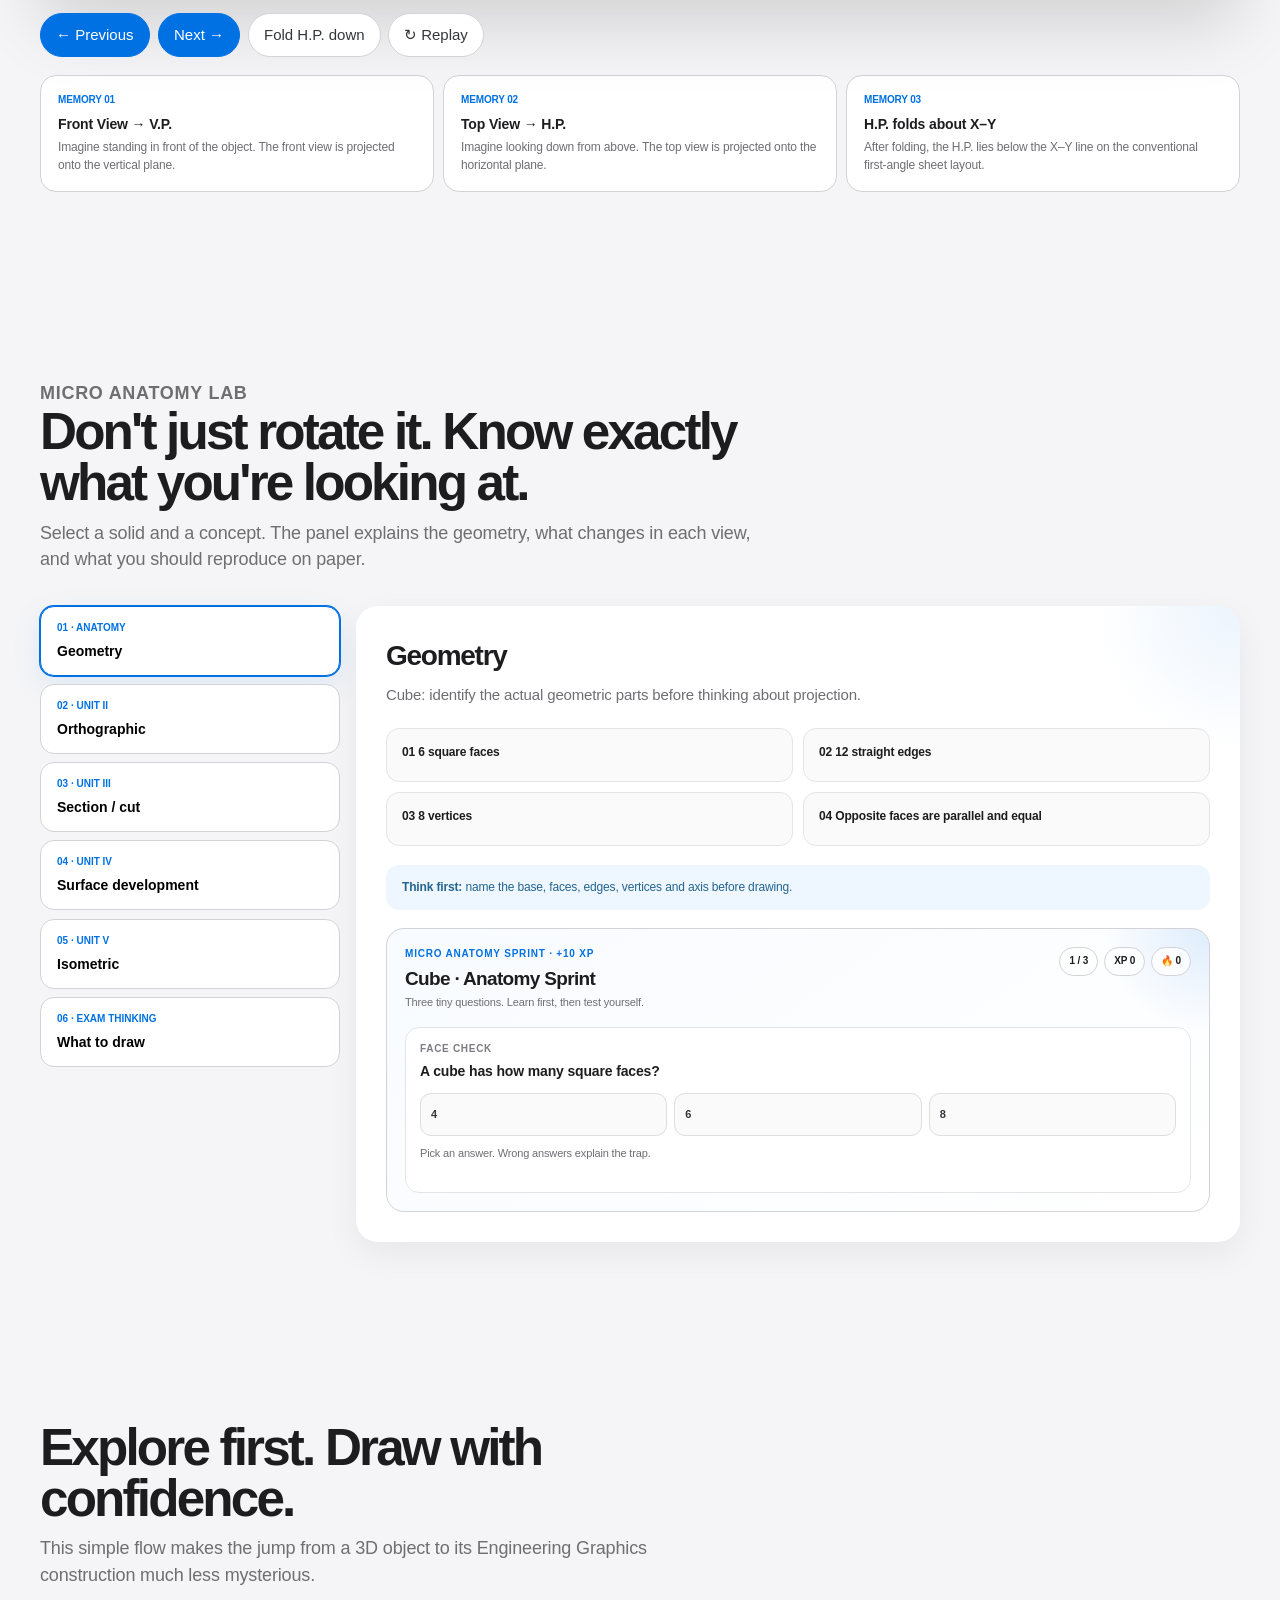
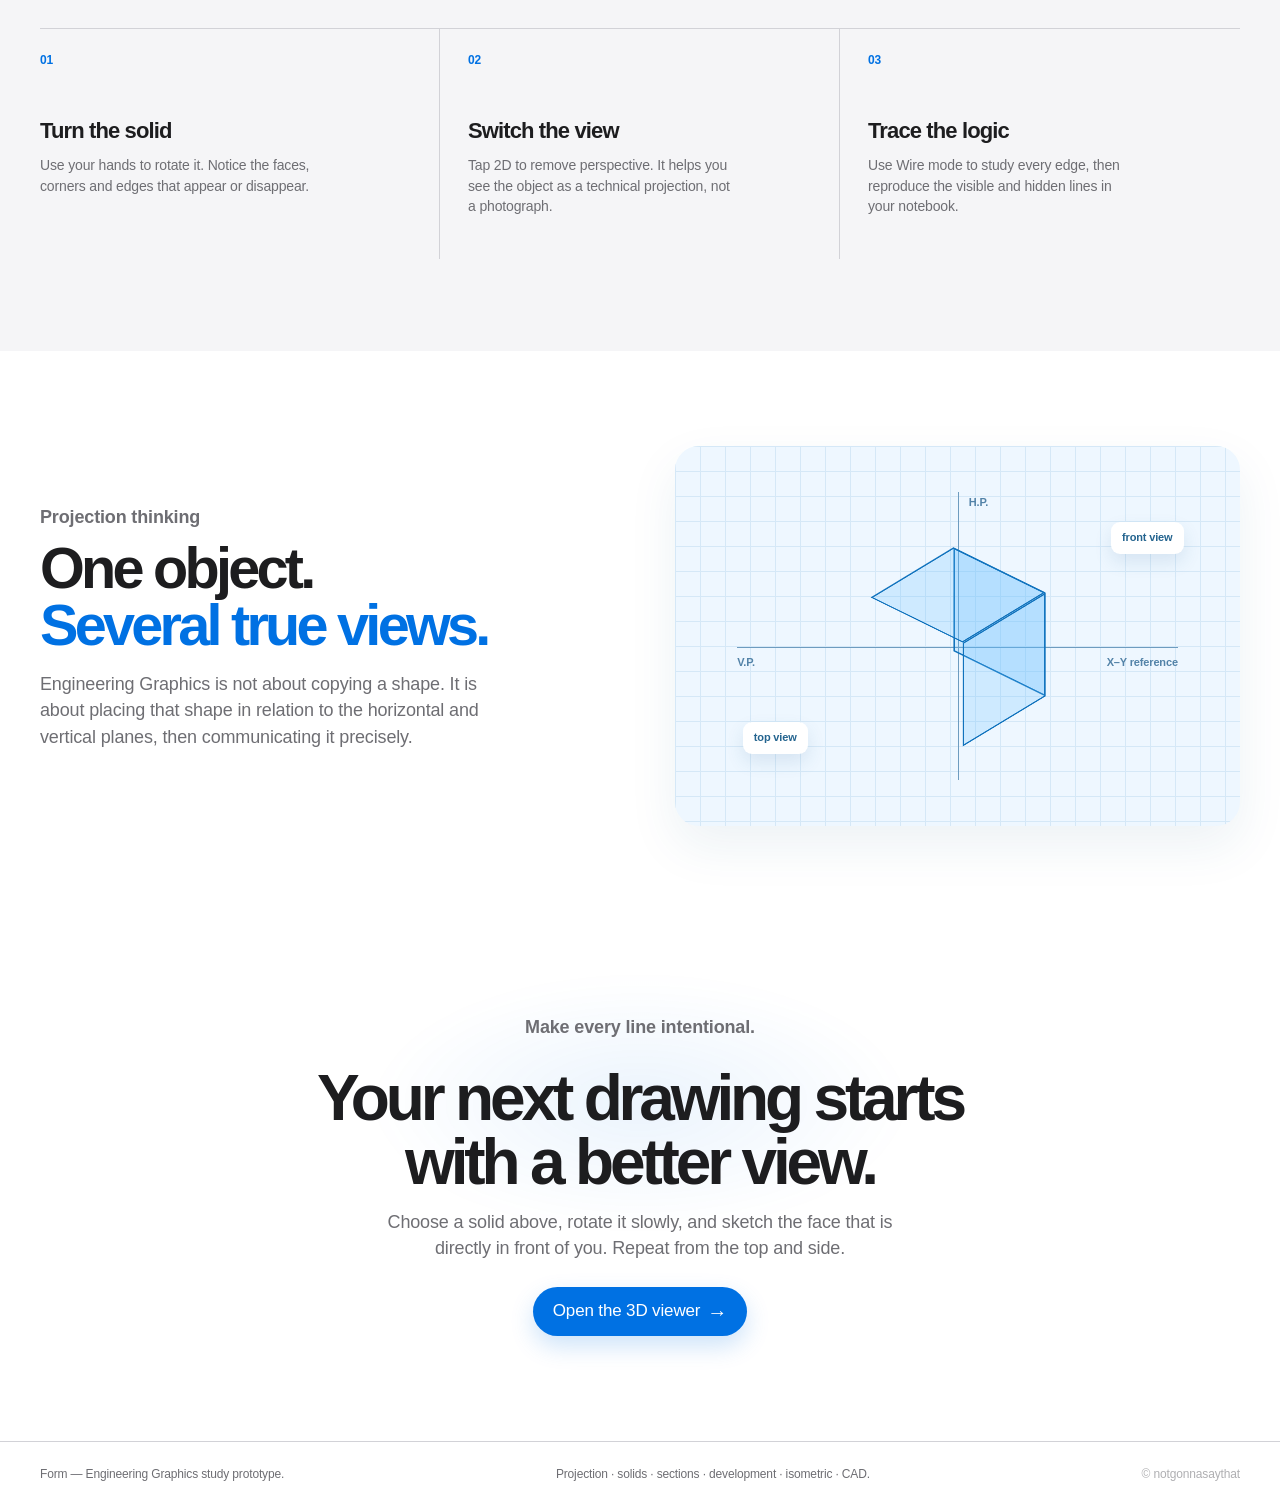
==== commit f6d2f3ff: "Remove duplicate homepage Wanna Draw button" ====
--- a/index.html
+++ b/index.html
@@ -1244,7 +1244,7 @@
   <main id="top">
     <section class="shell intro">
       <div style="margin-top:26px;display:flex;justify-content:center;gap:10px;flex-wrap:wrap">
-        <a href="/nope/wanna-draw/" class="button" style="text-decoration:none">✏️ Wanna Draw? <span>→</span></a>
+        
         <a href="#projection-lab" class="button" style="text-decoration:none;background:#1d1d1f">Explore Projection Lab <span>↓</span></a>
       </div><p class="eyebrow">ENGINEERING GRAPHICS · ME203ES</p><h1>Engineering Graphics<br>you can actually see.</h1><p class="intro-copy">A visual study space for <b>engineering students</b>. Rotate the solid, identify every geometric feature, then connect it to orthographic, sectional, development and isometric drawing.</p></section>
 
